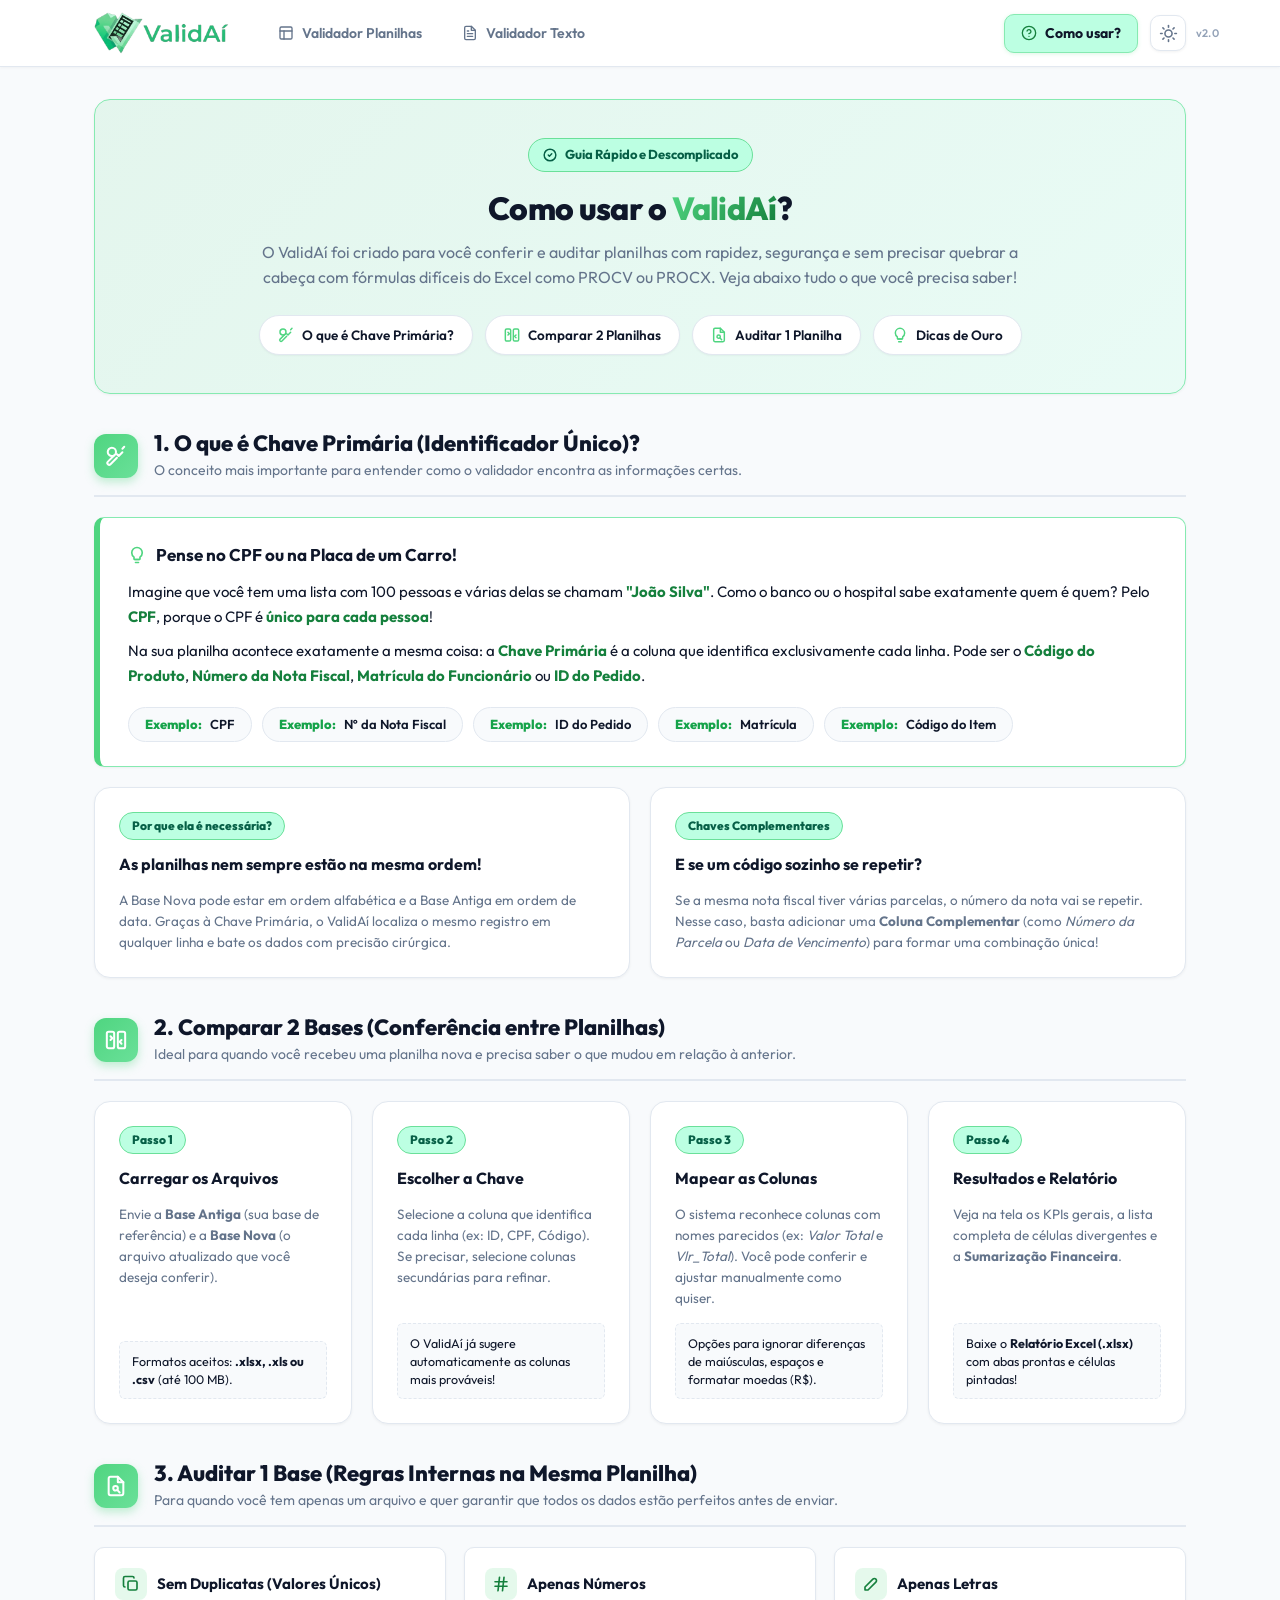
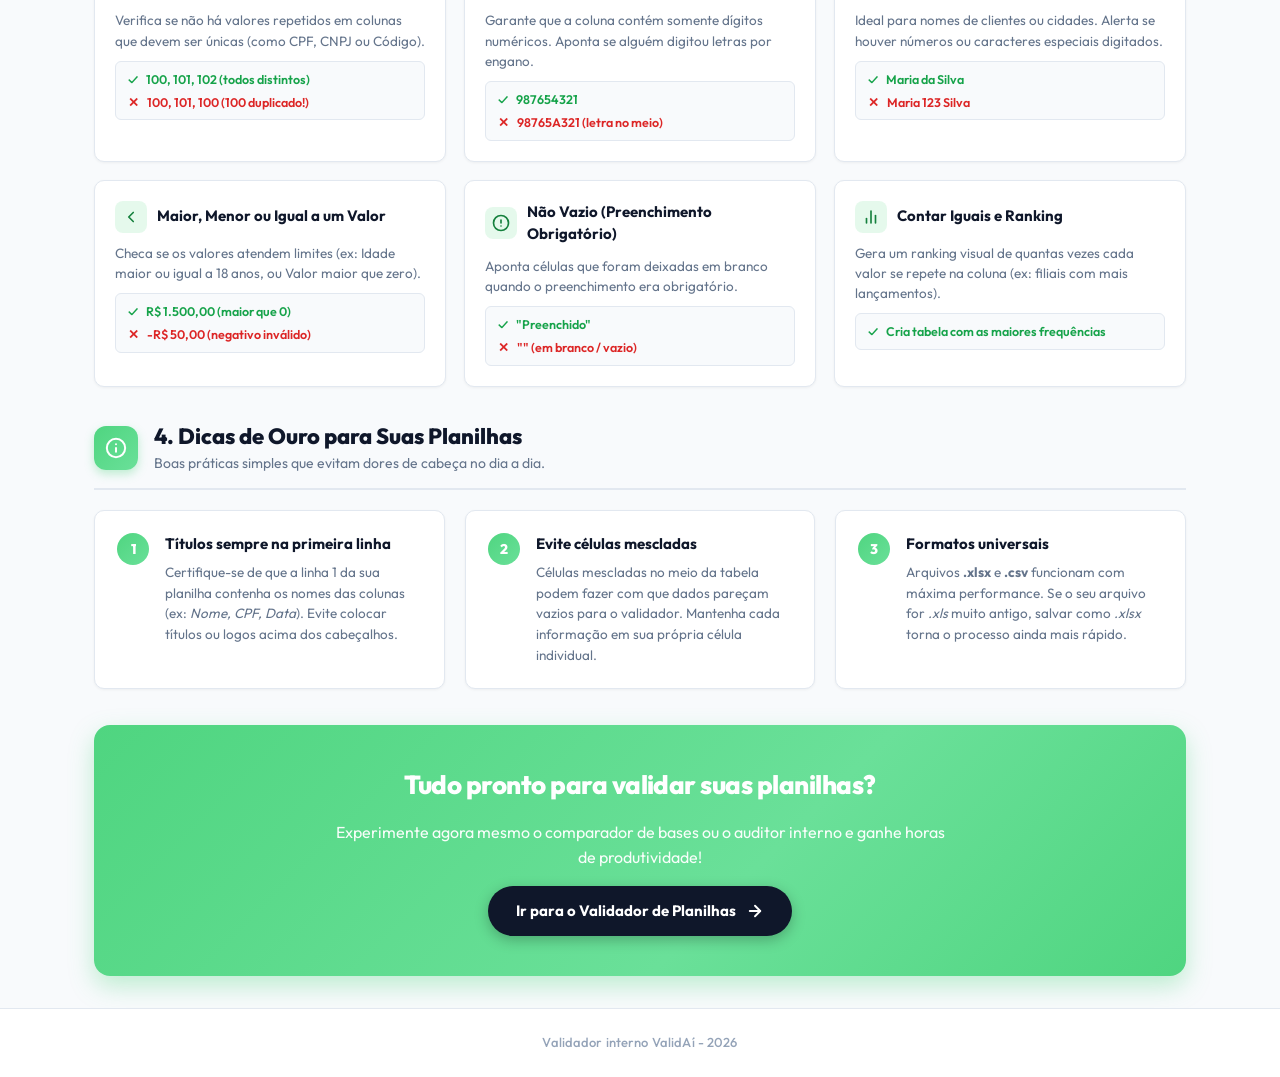
==== templates/como_usar.html @ 44675b51 "adição de texto" ====
<!DOCTYPE html>
<html lang="pt-BR">
<head>
    <meta charset="UTF-8">
    <meta name="viewport" content="width=device-width, initial-scale=1.0">
    <title>Como usar? | ValidAí</title>
    <link rel="icon" type="image/png" href="/static/images/favicon.png?v=3">
    <link rel="shortcut icon" href="/favicon.ico?v=3">
    <link rel="preconnect" href="https://fonts.googleapis.com">
    <link rel="preconnect" href="https://fonts.gstatic.com" crossorigin>
    <link href="https://fonts.googleapis.com/css2?family=Montserrat:wght@400;500;600;700&family=Outfit:wght@400;500;600;700;800&family=JetBrains+Mono:wght@400;500&display=swap" rel="stylesheet">
    <link rel="stylesheet" href="/static/css/style.css?v=6">
    <link rel="stylesheet" href="/static/css/guide.css?v=6">
    <script>
        (function() {
            try {
                var theme = localStorage.getItem('splitc_theme');
                if (theme === 'dark') {
                    document.documentElement.setAttribute('data-theme', 'dark');
                    document.documentElement.classList.add('dark-theme');
                    document.addEventListener('DOMContentLoaded', function() {
                        if (document.body) {
                            document.body.classList.add('dark-theme');
                        }
                    });
                }
            } catch(e) {}
        })();
    </script>
</head>
<body>

    <!-- Header com Navegação e Logo Oficial ValidAí -->
    <header class="navbar">
        <div class="container nav-content">
            <div class="header-left-group">
                <a href="/" class="header-brand-link" title="ValidAí - Início">
                    <img src="/static/images/logo.png?v=3" alt="ValidAí Logo" class="brand-logo brand-logo-light">
                    <img src="/static/images/logo-white.png?v=3" alt="ValidAí Logo" class="brand-logo brand-logo-dark">
                </a>
                <nav class="nav-menu" aria-label="Navegação Principal">
                    <a href="/" class="nav-menu-link">
                        <svg class="nav-menu-icon" width="16" height="16" viewBox="0 0 24 24" fill="none" stroke="currentColor" stroke-width="2" stroke-linecap="round" stroke-linejoin="round">
                            <rect x="3" y="3" width="18" height="18" rx="2" ry="2"/>
                            <line x1="3" y1="9" x2="21" y2="9"/>
                            <line x1="9" y1="21" x2="9" y2="9"/>
                        </svg>
                        <span>Validador Planilhas</span>
                    </a>
                    <a href="/validador-texto" class="nav-menu-link">
                        <svg class="nav-menu-icon" width="16" height="16" viewBox="0 0 24 24" fill="none" stroke="currentColor" stroke-width="2" stroke-linecap="round" stroke-linejoin="round">
                            <path d="M14 2H6a2 2 0 0 0-2 2v16a2 2 0 0 0 2 2h12a2 2 0 0 0 2-2V8z"/>
                            <polyline points="14 2 14 8 20 8"/>
                            <line x1="16" y1="13" x2="8" y2="13"/>
                            <line x1="16" y1="17" x2="8" y2="17"/>
                            <line x1="10" y1="9" x2="8" y2="9"/>
                        </svg>
                        <span>Validador Texto</span>
                    </a>
                </nav>
            </div>

            <div class="header-right-actions">
                <a href="/como-usar" class="nav-menu-link active" title="Guia e Ajuda">
                    <svg class="nav-menu-icon" width="16" height="16" viewBox="0 0 24 24" fill="none" stroke="currentColor" stroke-width="2" stroke-linecap="round" stroke-linejoin="round">
                        <circle cx="12" cy="12" r="10"/>
                        <path d="M9.09 9a3 3 0 0 1 5.83 1c0 2-3 3-3 3"/>
                        <line x1="12" y1="17" x2="12.01" y2="17"/>
                    </svg>
                    <span>Como usar?</span>
                </a>
                <button type="button" class="theme-toggle-btn" id="theme-toggle-btn" title="Alternar tema claro/escuro" aria-label="Alternar tema">
                    <svg class="theme-icon-svg" width="19" height="19" viewBox="0 0 24 24">
                        <defs>
                            <linearGradient id="theme-grad-orange" x1="0%" y1="0%" x2="0%" y2="100%">
                                <stop offset="0%" stop-color="#6AE099"/>
                                <stop offset="100%" stop-color="#4FD580"/>
                            </linearGradient>
                        </defs>
                        <g class="sun-icon">
                            <circle cx="12" cy="12" r="4.5"/>
                            <line x1="12" y1="2" x2="12" y2="4"/>
                            <line x1="12" y1="20" x2="12" y2="22"/>
                            <line x1="4.93" y1="4.93" x2="6.34" y2="6.34"/>
                            <line x1="17.66" y1="17.66" x2="19.07" y2="19.07"/>
                            <line x1="2" y1="12" x2="4" y2="12"/>
                            <line x1="20" y1="12" x2="22" y2="12"/>
                            <line x1="4.93" y1="19.07" x2="6.34" y2="17.66"/>
                            <line x1="17.66" y1="6.34" x2="19.07" y2="4.93"/>
                        </g>
                        <path class="moon-icon-path" d="M20.354 15.354A9 9 0 0 1 8.646 3.646 9.003 9.003 0 0 0 12 21a9.003 9.003 0 0 0 8.354-5.646z"/>
                    </svg>
                </button>
                <span class="version-tag">v2.0</span>
            </div>
        </div>
    </header>

    <main class="container main-content">
        <div class="guide-container">

            <!-- Banner Hero de Apresentação -->
            <section class="guide-hero">
                <div class="guide-hero-badge">
                    <svg width="14" height="14" viewBox="0 0 24 24" fill="none" stroke="currentColor" stroke-width="2.5" stroke-linecap="round" stroke-linejoin="round">
                        <circle cx="12" cy="12" r="10"/>
                        <path d="m9 12 2 2 4-4"/>
                    </svg>
                    <span>Guia Rápido e Descomplicado</span>
                </div>
                <h1 class="guide-hero-title">Como usar o <span class="highlight">ValidAí</span>?</h1>
                <p class="guide-hero-subtitle">
                    O ValidAí foi criado para você conferir e auditar planilhas com rapidez, segurança e sem precisar quebrar a cabeça com fórmulas difíceis do Excel como PROCV ou PROCX. Veja abaixo tudo o que você precisa saber!
                </p>

                <!-- Atalhos Rápidos -->
                <div class="guide-nav-pills">
                    <a href="#sec-chave-primaria" class="guide-nav-pill-btn">
                        <svg class="guide-pill-svg" width="16" height="16" viewBox="0 0 24 24" fill="none" stroke="currentColor" stroke-width="2.2" stroke-linecap="round" stroke-linejoin="round">
                            <path d="m21 2-2 2m-6 6 2 2 4-4m-6 6-7 7a2 2 0 0 1-2.83-2.83l7-7"/>
                            <circle cx="7.5" cy="7.5" r="4.5"/>
                        </svg>
                        <span>O que é Chave Primária?</span>
                    </a>
                    <a href="#sec-comparar-bases" class="guide-nav-pill-btn">
                        <svg class="guide-pill-svg" width="16" height="16" viewBox="0 0 24 24" fill="none" stroke="currentColor" stroke-width="2.2" stroke-linecap="round" stroke-linejoin="round">
                            <rect x="2" y="3" width="8" height="18" rx="2"/>
                            <rect x="14" y="3" width="8" height="18" rx="2"/>
                            <path d="m6 12 2-2-2-2"/>
                            <path d="m18 12-2 2 2 2"/>
                        </svg>
                        <span>Comparar 2 Planilhas</span>
                    </a>
                    <a href="#sec-auditar-base" class="guide-nav-pill-btn">
                        <svg class="guide-pill-svg" width="16" height="16" viewBox="0 0 24 24" fill="none" stroke="currentColor" stroke-width="2.2" stroke-linecap="round" stroke-linejoin="round">
                            <path d="M14 2H6a2 2 0 0 0-2 2v16a2 2 0 0 0 2 2h12a2 2 0 0 0 2-2V8z"/>
                            <polyline points="14 2 14 8 20 8"/>
                            <circle cx="11.5" cy="14.5" r="2.5"/>
                            <path d="m13.5 16.5 2.5 2.5"/>
                        </svg>
                        <span>Auditar 1 Planilha</span>
                    </a>
                    <a href="#sec-dicas" class="guide-nav-pill-btn">
                        <svg class="guide-pill-svg" width="16" height="16" viewBox="0 0 24 24" fill="none" stroke="currentColor" stroke-width="2.2" stroke-linecap="round" stroke-linejoin="round">
                            <path d="M9 18h6"/>
                            <path d="M10 22h4"/>
                            <path d="M12 2a7 7 0 0 0-7 7c0 2.38 1.19 4.47 3 5.74V17a1 1 0 0 0 1 1h6a1 1 0 0 0 1-1v-2.26c1.81-1.27 3-3.36 3-5.74a7 7 0 0 0-7-7z"/>
                        </svg>
                        <span>Dicas de Ouro</span>
                    </a>
                </div>
            </section>

            <!-- SEÇÃO 1: O QUE É CHAVE PRIMÁRIA -->
            <section id="sec-chave-primaria" class="guide-section">
                <div class="guide-section-header">
                    <div class="guide-section-icon-wrap">
                        <svg width="22" height="22" viewBox="0 0 24 24" fill="none" stroke="currentColor" stroke-width="2.2" stroke-linecap="round" stroke-linejoin="round">
                            <path d="m21 2-2 2m-6 6 2 2 4-4m-6 6-7 7a2 2 0 0 1-2.83-2.83l7-7"/>
                            <circle cx="7.5" cy="7.5" r="4.5"/>
                        </svg>
                    </div>
                    <div class="guide-section-title-wrap">
                        <h2>1. O que é Chave Primária (Identificador Único)?</h2>
                        <p>O conceito mais importante para entender como o validador encontra as informações certas.</p>
                    </div>
                </div>

                <div class="guide-analogy-box">
                    <div class="guide-analogy-title">
                        <svg class="guide-pill-svg" width="18" height="18" viewBox="0 0 24 24" fill="none" stroke="currentColor" stroke-width="2.2" stroke-linecap="round" stroke-linejoin="round">
                            <path d="M9 18h6"/>
                            <path d="M10 22h4"/>
                            <path d="M12 2a7 7 0 0 0-7 7c0 2.38 1.19 4.47 3 5.74V17a1 1 0 0 0 1 1h6a1 1 0 0 0 1-1v-2.26c1.81-1.27 3-3.36 3-5.74a7 7 0 0 0-7-7z"/>
                        </svg>
                        <span>Pense no CPF ou na Placa de um Carro!</span>
                    </div>
                    <p class="guide-analogy-text">
                        Imagine que você tem uma lista com 100 pessoas e várias delas se chamam <strong>"João Silva"</strong>. Como o banco ou o hospital sabe exatamente quem é quem? Pelo <strong>CPF</strong>, porque o CPF é <strong>único para cada pessoa</strong>!
                    </p>
                    <p class="guide-analogy-text" style="margin-top: 10px;">
                        Na sua planilha acontece exatamente a mesma coisa: a <strong>Chave Primária</strong> é a coluna que identifica exclusivamente cada linha. Pode ser o <strong>Código do Produto</strong>, <strong>Número da Nota Fiscal</strong>, <strong>Matrícula do Funcionário</strong> ou <strong>ID do Pedido</strong>.
                    </p>

                    <div class="guide-example-pill-row">
                        <span class="guide-example-pill"><span class="pill-tag">Exemplo:</span> CPF</span>
                        <span class="guide-example-pill"><span class="pill-tag">Exemplo:</span> Nº da Nota Fiscal</span>
                        <span class="guide-example-pill"><span class="pill-tag">Exemplo:</span> ID do Pedido</span>
                        <span class="guide-example-pill"><span class="pill-tag">Exemplo:</span> Matrícula</span>
                        <span class="guide-example-pill"><span class="pill-tag">Exemplo:</span> Código do Item</span>
                    </div>
                </div>

                <div class="guide-steps-grid" style="grid-template-columns: repeat(auto-fit, minmax(320px, 1fr));">
                    <div class="guide-step-card">
                        <div class="guide-step-badge">Por que ela é necessária?</div>
                        <h3 class="guide-step-title">As planilhas nem sempre estão na mesma ordem!</h3>
                        <p class="guide-step-desc">
                            A Base Nova pode estar em ordem alfabética e a Base Antiga em ordem de data. Graças à Chave Primária, o ValidAí localiza o mesmo registro em qualquer linha e bate os dados com precisão cirúrgica.
                        </p>
                    </div>

                    <div class="guide-step-card">
                        <div class="guide-step-badge">Chaves Complementares</div>
                        <h3 class="guide-step-title">E se um código sozinho se repetir?</h3>
                        <p class="guide-step-desc">
                            Se a mesma nota fiscal tiver várias parcelas, o número da nota vai se repetir. Nesse caso, basta adicionar uma <strong>Coluna Complementar</strong> (como <em>Número da Parcela</em> ou <em>Data de Vencimento</em>) para formar uma combinação única!
                        </p>
                    </div>
                </div>
            </section>

            <!-- SEÇÃO 2: COMPARAR 2 PLANILHAS -->
            <section id="sec-comparar-bases" class="guide-section">
                <div class="guide-section-header">
                    <div class="guide-section-icon-wrap">
                        <svg width="22" height="22" viewBox="0 0 24 24" fill="none" stroke="currentColor" stroke-width="2.2" stroke-linecap="round" stroke-linejoin="round">
                            <rect x="2" y="3" width="8" height="18" rx="2"/>
                            <rect x="14" y="3" width="8" height="18" rx="2"/>
                            <path d="m6 12 2-2-2-2"/>
                            <path d="m18 12-2 2 2 2"/>
                        </svg>
                    </div>
                    <div class="guide-section-title-wrap">
                        <h2>2. Comparar 2 Bases (Conferência entre Planilhas)</h2>
                        <p>Ideal para quando você recebeu uma planilha nova e precisa saber o que mudou em relação à anterior.</p>
                    </div>
                </div>

                <div class="guide-steps-grid">
                    <div class="guide-step-card">
                        <div class="guide-step-badge">Passo 1</div>
                        <h3 class="guide-step-title">Carregar os Arquivos</h3>
                        <p class="guide-step-desc">
                            Envie a <strong>Base Antiga</strong> (sua base de referência) e a <strong>Base Nova</strong> (o arquivo atualizado que você deseja conferir).
                        </p>
                        <div class="guide-step-highlight">
                            Formatos aceitos: <strong>.xlsx, .xls ou .csv</strong> (até 100 MB).
                        </div>
                    </div>

                    <div class="guide-step-card">
                        <div class="guide-step-badge">Passo 2</div>
                        <h3 class="guide-step-title">Escolher a Chave</h3>
                        <p class="guide-step-desc">
                            Selecione a coluna que identifica cada linha (ex: ID, CPF, Código). Se precisar, selecione colunas secundárias para refinar.
                        </p>
                        <div class="guide-step-highlight">
                            O ValidAí já sugere automaticamente as colunas mais prováveis!
                        </div>
                    </div>

                    <div class="guide-step-card">
                        <div class="guide-step-badge">Passo 3</div>
                        <h3 class="guide-step-title">Mapear as Colunas</h3>
                        <p class="guide-step-desc">
                            O sistema reconhece colunas com nomes parecidos (ex: <em>Valor Total</em> e <em>Vlr_Total</em>). Você pode conferir e ajustar manualmente como quiser.
                        </p>
                        <div class="guide-step-highlight">
                            Opções para ignorar diferenças de maiúsculas, espaços e formatar moedas (R$).
                        </div>
                    </div>

                    <div class="guide-step-card">
                        <div class="guide-step-badge">Passo 4</div>
                        <h3 class="guide-step-title">Resultados e Relatório</h3>
                        <p class="guide-step-desc">
                            Veja na tela os KPIs gerais, a lista completa de células divergentes e a <strong>Sumarização Financeira</strong>.
                        </p>
                        <div class="guide-step-highlight">
                            Baixe o <strong>Relatório Excel (.xlsx)</strong> com abas prontas e células pintadas!
                        </div>
                    </div>
                </div>
            </section>

            <!-- SEÇÃO 3: AUDITAR 1 PLANILHA -->
            <section id="sec-auditar-base" class="guide-section">
                <div class="guide-section-header">
                    <div class="guide-section-icon-wrap">
                        <svg width="22" height="22" viewBox="0 0 24 24" fill="none" stroke="currentColor" stroke-width="2.2" stroke-linecap="round" stroke-linejoin="round">
                            <path d="M14 2H6a2 2 0 0 0-2 2v16a2 2 0 0 0 2 2h12a2 2 0 0 0 2-2V8z"/>
                            <polyline points="14 2 14 8 20 8"/>
                            <circle cx="11.5" cy="14.5" r="2.5"/>
                            <path d="m13.5 16.5 2.5 2.5"/>
                        </svg>
                    </div>
                    <div class="guide-section-title-wrap">
                        <h2>3. Auditar 1 Base (Regras Internas na Mesma Planilha)</h2>
                        <p>Para quando você tem apenas um arquivo e quer garantir que todos os dados estão perfeitos antes de enviar.</p>
                    </div>
                </div>

                <div class="guide-rules-grid">
                    <!-- Regra: Sem Duplicatas -->
                    <div class="guide-rule-card">
                        <div class="guide-rule-header">
                            <div class="guide-rule-icon">
                                <svg width="18" height="18" viewBox="0 0 24 24" fill="none" stroke="currentColor" stroke-width="2.2" stroke-linecap="round" stroke-linejoin="round">
                                    <rect x="8" y="8" width="12" height="12" rx="2"/>
                                    <path d="M4 16c-1.1 0-2-.9-2-2V4c0-1.1.9-2 2-2h10c1.1 0 2 .9 2 2"/>
                                </svg>
                            </div>
                            <span class="guide-rule-name">Sem Duplicatas (Valores Únicos)</span>
                        </div>
                        <p class="guide-rule-desc">Verifica se não há valores repetidos em colunas que devem ser únicas (como CPF, CNPJ ou Código).</p>
                        <div class="guide-rule-example">
                            <div class="guide-rule-example-item valid"><span>✓</span> 100, 101, 102 (todos distintos)</div>
                            <div class="guide-rule-example-item invalid"><span>✕</span> 100, 101, 100 (100 duplicado!)</div>
                        </div>
                    </div>

                    <!-- Regra: Apenas Números -->
                    <div class="guide-rule-card">
                        <div class="guide-rule-header">
                            <div class="guide-rule-icon">
                                <svg width="18" height="18" viewBox="0 0 24 24" fill="none" stroke="currentColor" stroke-width="2.2" stroke-linecap="round" stroke-linejoin="round">
                                    <line x1="4" y1="9" x2="20" y2="9"/>
                                    <line x1="4" y1="15" x2="20" y2="15"/>
                                    <line x1="10" y1="3" x2="8" y2="21"/>
                                    <line x1="16" y1="3" x2="14" y2="21"/>
                                </svg>
                            </div>
                            <span class="guide-rule-name">Apenas Números</span>
                        </div>
                        <p class="guide-rule-desc">Garante que a coluna contém somente dígitos numéricos. Aponta se alguém digitou letras por engano.</p>
                        <div class="guide-rule-example">
                            <div class="guide-rule-example-item valid"><span>✓</span> 987654321</div>
                            <div class="guide-rule-example-item invalid"><span>✕</span> 98765A321 (letra no meio)</div>
                        </div>
                    </div>

                    <!-- Regra: Apenas Letras -->
                    <div class="guide-rule-card">
                        <div class="guide-rule-header">
                            <div class="guide-rule-icon">
                                <svg width="18" height="18" viewBox="0 0 24 24" fill="none" stroke="currentColor" stroke-width="2.2" stroke-linecap="round" stroke-linejoin="round">
                                    <path d="M4 20h4l10.5-10.5a2.828 2.828 0 1 0-4-4L4 16v4z"/>
                                </svg>
                            </div>
                            <span class="guide-rule-name">Apenas Letras</span>
                        </div>
                        <p class="guide-rule-desc">Ideal para nomes de clientes ou cidades. Alerta se houver números ou caracteres especiais digitados.</p>
                        <div class="guide-rule-example">
                            <div class="guide-rule-example-item valid"><span>✓</span> Maria da Silva</div>
                            <div class="guide-rule-example-item invalid"><span>✕</span> Maria 123 Silva</div>
                        </div>
                    </div>

                    <!-- Regra: Maior / Menor / Igual -->
                    <div class="guide-rule-card">
                        <div class="guide-rule-header">
                            <div class="guide-rule-icon">
                                <svg width="18" height="18" viewBox="0 0 24 24" fill="none" stroke="currentColor" stroke-width="2.2" stroke-linecap="round" stroke-linejoin="round">
                                    <polyline points="15 6 9 12 15 18"/>
                                </svg>
                            </div>
                            <span class="guide-rule-name">Maior, Menor ou Igual a um Valor</span>
                        </div>
                        <p class="guide-rule-desc">Checa se os valores atendem limites (ex: Idade maior ou igual a 18 anos, ou Valor maior que zero).</p>
                        <div class="guide-rule-example">
                            <div class="guide-rule-example-item valid"><span>✓</span> R$ 1.500,00 (maior que 0)</div>
                            <div class="guide-rule-example-item invalid"><span>✕</span> -R$ 50,00 (negativo inválido)</div>
                        </div>
                    </div>

                    <!-- Regra: Campo Obrigatório / Não Vazio -->
                    <div class="guide-rule-card">
                        <div class="guide-rule-header">
                            <div class="guide-rule-icon">
                                <svg width="18" height="18" viewBox="0 0 24 24" fill="none" stroke="currentColor" stroke-width="2.2" stroke-linecap="round" stroke-linejoin="round">
                                    <circle cx="12" cy="12" r="10"/>
                                    <line x1="12" y1="8" x2="12" y2="12"/>
                                    <line x1="12" y1="16" x2="12.01" y2="16"/>
                                </svg>
                            </div>
                            <span class="guide-rule-name">Não Vazio (Preenchimento Obrigatório)</span>
                        </div>
                        <p class="guide-rule-desc">Aponta células que foram deixadas em branco quando o preenchimento era obrigatório.</p>
                        <div class="guide-rule-example">
                            <div class="guide-rule-example-item valid"><span>✓</span> "Preenchido"</div>
                            <div class="guide-rule-example-item invalid"><span>✕</span> "" (em branco / vazio)</div>
                        </div>
                    </div>

                    <!-- Regra: Contar Ocorrências -->
                    <div class="guide-rule-card">
                        <div class="guide-rule-header">
                            <div class="guide-rule-icon">
                                <svg width="18" height="18" viewBox="0 0 24 24" fill="none" stroke="currentColor" stroke-width="2.2" stroke-linecap="round" stroke-linejoin="round">
                                    <line x1="18" y1="20" x2="18" y2="10"/>
                                    <line x1="12" y1="20" x2="12" y2="4"/>
                                    <line x1="6" y1="20" x2="6" y2="14"/>
                                </svg>
                            </div>
                            <span class="guide-rule-name">Contar Iguais e Ranking</span>
                        </div>
                        <p class="guide-rule-desc">Gera um ranking visual de quantas vezes cada valor se repete na coluna (ex: filiais com mais lançamentos).</p>
                        <div class="guide-rule-example">
                            <div class="guide-rule-example-item valid"><span>✓</span> Cria tabela com as maiores frequências</div>
                        </div>
                    </div>
                </div>
            </section>

            <!-- SEÇÃO 4: DICAS DE OURO -->
            <section id="sec-dicas" class="guide-section">
                <div class="guide-section-header">
                    <div class="guide-section-icon-wrap">
                        <svg width="22" height="22" viewBox="0 0 24 24" fill="none" stroke="currentColor" stroke-width="2.2" stroke-linecap="round" stroke-linejoin="round">
                            <circle cx="12" cy="12" r="10"/>
                            <line x1="12" y1="16" x2="12" y2="12"/>
                            <line x1="12" y1="8" x2="12.01" y2="8"/>
                        </svg>
                    </div>
                    <div class="guide-section-title-wrap">
                        <h2>4. Dicas de Ouro para Suas Planilhas</h2>
                        <p>Boas práticas simples que evitam dores de cabeça no dia a dia.</p>
                    </div>
                </div>

                <div class="guide-tips-grid">
                    <div class="guide-tip-card">
                        <div class="guide-tip-num">1</div>
                        <div class="guide-tip-content">
                            <h4>Títulos sempre na primeira linha</h4>
                            <p>Certifique-se de que a linha 1 da sua planilha contenha os nomes das colunas (ex: <em>Nome, CPF, Data</em>). Evite colocar títulos ou logos acima dos cabeçalhos.</p>
                        </div>
                    </div>

                    <div class="guide-tip-card">
                        <div class="guide-tip-num">2</div>
                        <div class="guide-tip-content">
                            <h4>Evite células mescladas</h4>
                            <p>Células mescladas no meio da tabela podem fazer com que dados pareçam vazios para o validador. Mantenha cada informação em sua própria célula individual.</p>
                        </div>
                    </div>

                    <div class="guide-tip-card">
                        <div class="guide-tip-num">3</div>
                        <div class="guide-tip-content">
                            <h4>Formatos universais</h4>
                            <p>Arquivos <strong>.xlsx</strong> e <strong>.csv</strong> funcionam com máxima performance. Se o seu arquivo for <em>.xls</em> muito antigo, salvar como <em>.xlsx</em> torna o processo ainda mais rápido.</p>
                        </div>
                    </div>
                </div>
            </section>

            <!-- CTA FINAL -->
            <section class="guide-cta-card">
                <h3>Tudo pronto para validar suas planilhas?</h3>
                <p>Experimente agora mesmo o comparador de bases ou o auditor interno e ganhe horas de produtividade!</p>
                <a href="/" class="btn-guide-cta">
                    <span>Ir para o Validador de Planilhas</span>
                    <svg width="18" height="18" viewBox="0 0 24 24" fill="none" stroke="currentColor" stroke-width="2.5" stroke-linecap="round" stroke-linejoin="round">
                        <line x1="5" y1="12" x2="19" y2="12"/>
                        <polyline points="12 5 19 12 12 19"/>
                    </svg>
                </a>
            </section>

        </div>
    </main>

    <footer class="footer">
        <div class="container footer-content">
            <p>Validador interno ValidAí - 2026</p>
        </div>
    </footer>

    <!-- Script de Alternância de Tema Claro/Escuro -->
    <script>
        document.addEventListener('DOMContentLoaded', function() {
            var themeToggleBtn = document.getElementById('theme-toggle-btn');
            var THEME_STORAGE_KEY = 'splitc_theme';

            function applyTheme(theme) {
                if (theme === 'dark') {
                    document.documentElement.setAttribute('data-theme', 'dark');
                    document.documentElement.classList.add('dark-theme');
                    document.body.classList.add('dark-theme');
                    if (themeToggleBtn) {
                        themeToggleBtn.setAttribute('title', 'Mudar para tema claro');
                    }
                } else {
                    document.documentElement.removeAttribute('data-theme');
                    document.documentElement.classList.remove('dark-theme');
                    document.body.classList.remove('dark-theme');
                    if (themeToggleBtn) {
                        themeToggleBtn.setAttribute('title', 'Mudar para tema escuro');
                    }
                }
            }

            var savedTheme = (function() {
                try {
                    return localStorage.getItem(THEME_STORAGE_KEY) || 'light';
                } catch(e) {
                    return 'light';
                }
            })();
            applyTheme(savedTheme);

            if (themeToggleBtn) {
                themeToggleBtn.addEventListener('click', function() {
                    var isDark = document.body.classList.contains('dark-theme') || document.documentElement.getAttribute('data-theme') === 'dark';
                    var nextTheme = isDark ? 'light' : 'dark';
                    applyTheme(nextTheme);
                    try {
                        localStorage.setItem(THEME_STORAGE_KEY, nextTheme);
                    } catch(e) {}
                });
            }
        });
    </script>
</body>
</html>
---- static/css/style.css ----
:root {
    --primary: #4FD580;
    --primary-light: #6AE099;
    --primary-hover: #6AE099;
    --primary-dark: #4FD580;
    --primary-subtle: #BCFFE2;
    --primary-border: #A1F5CA;
    --success: #16a34a;
    --success-light: #dcfce7;
    --success-text: #15803d;
    --danger: #dc2626;
    --danger-light: #fee2e2;
    --danger-text: #b91c1c;
    --warning: #d97706;
    --warning-light: #fef3c7;
    --warning-text: #b45309;
    --bg-page: #f8fafc;
    --bg-card: #ffffff;
    --text-main: #0f172a;
    --text-muted: #64748b;
    --border-color: #e2e8f0;
    --border-focus: #4FD580;
    --radius-sm: 6px;
    --radius-md: 10px;
    --radius-lg: 16px;
    --shadow-sm: 0 1px 3px rgba(0, 0, 0, 0.05);
    --shadow-md: 0 4px 6px -1px rgba(0, 0, 0, 0.07), 0 2px 4px -2px rgba(0, 0, 0, 0.05);
    --shadow-lg: 0 10px 15px -3px rgba(0, 0, 0, 0.08), 0 4px 6px -4px rgba(0, 0, 0, 0.04);
}

/* Variáveis para Tema Escuro (Fundo cinza quase preto com paleta laranja SplitC) */
html[data-theme="dark"],
body.dark-theme {
    color-scheme: dark;
    --bg-page: #101115;
    --bg-card: #17181f;
    --text-main: #f3f4f6;
    --text-muted: #9ca3af;
    --border-color: #272a36;
    --border-focus: #4FD580;
    --primary-subtle: rgba(79, 213, 128, 0.12);
    --primary-border: rgba(79, 213, 128, 0.3);
    --success-light: rgba(16, 185, 129, 0.12);
    --success-text: #34d399;
    --danger-light: rgba(239, 68, 68, 0.12);
    --danger-text: #f87171;
    --warning-light: rgba(245, 158, 11, 0.12);
    --warning-text: #fbbf24;
    --shadow-sm: 0 1px 3px rgba(0, 0, 0, 0.3);
    --shadow-md: 0 4px 12px rgba(0, 0, 0, 0.4);
    --shadow-lg: 0 10px 24px rgba(0, 0, 0, 0.5);
}

* {
    box-sizing: border-box;
    margin: 0;
    padding: 0;
}

body {
    font-family: 'Outfit', 'Montserrat', -apple-system, BlinkMacSystemFont, "Segoe UI", Roboto, sans-serif;
    background-color: var(--bg-page);
    color: var(--text-main);
    line-height: 1.5;
    min-height: 100vh;
    display: flex;
    flex-direction: column;
    transition: background-color 0.25s ease, color 0.25s ease;
}

.container {
    width: 100%;
    max-width: 1140px;
    margin: 0 auto;
    padding: 0 24px;
}

/* Navbar com Layout Oficial e Alternador de Tema */
.navbar {
    background: #ffffff;
    border-bottom: 1px solid var(--border-color);
    padding: 12px 0;
    position: sticky;
    top: 0;
    z-index: 50;
    box-shadow: 0 1px 3px rgba(0, 0, 0, 0.04);
    transition: background-color 0.25s ease, border-color 0.25s ease;
}

html[data-theme="dark"] .navbar,
body.dark-theme .navbar {
    background: #14151b;
    border-bottom-color: #242632;
    box-shadow: 0 1px 4px rgba(0, 0, 0, 0.35);
}

.nav-content {
    display: flex;
    justify-content: space-between;
    align-items: center;
    position: relative;
}

/* Lateral Direita: Ações, Tema e Versão */
.header-right-actions {
    display: flex;
    align-items: center;
    gap: 12px;
    justify-content: flex-end;
    position: relative;
}

.version-tag {
    position: absolute;
    left: calc(100% + 10px);
    top: 50%;
    transform: translateY(-50%);
    font-size: 11px;
    font-weight: 600;
    color: #94a3b8;
    background: none;
    letter-spacing: 0.02em;
    user-select: none;
    line-height: 1;
    white-space: nowrap;
    transition: color 0.2s ease;
}

[data-theme="dark"] .version-tag,
body.dark-theme .version-tag {
    color: #64748b;
}

@media (max-width: 1240px) {
    .version-tag {
        position: static;
        transform: none;
        order: 3;
    }
}

/* Botão de Alternância de Tema */
.theme-toggle-btn {
    display: inline-flex;
    align-items: center;
    justify-content: center;
    width: 36px;
    height: 36px;
    border-radius: 10px;
    background: #ffffff;
    border: 1px solid var(--border-color);
    cursor: pointer;
    box-shadow: 0 1px 3px rgba(0, 0, 0, 0.06);
    transition: all 0.25s cubic-bezier(0.4, 0, 0.2, 1);
    color: #64748b;
    padding: 0;
    outline: none;
}

.theme-toggle-btn:hover {
    border-color: #cbd5e1;
    background: #f8fafc;
    color: #0f172a;
    transform: translateY(-1px);
    box-shadow: 0 3px 8px rgba(0, 0, 0, 0.08);
}

.theme-toggle-btn .sun-icon {
    display: block;
    fill: none;
    stroke: currentColor;
    stroke-width: 2;
    stroke-linecap: round;
    stroke-linejoin: round;
    transition: all 0.25s ease;
}

.theme-toggle-btn .moon-icon-path {
    display: none;
    fill: none;
    stroke: currentColor;
    stroke-width: 2;
    stroke-linecap: round;
    stroke-linejoin: round;
    transition: all 0.25s ease;
}

/* Modo Escuro: Botão Laranja com Gradiente de Cima para Baixo (Sem shadow laranja) */
html[data-theme="dark"] .theme-toggle-btn,
body.dark-theme .theme-toggle-btn {
    background: #17181f;
    border: 1px solid #2d313e;
    box-shadow: none !important;
}

html[data-theme="dark"] .theme-toggle-btn:hover,
body.dark-theme .theme-toggle-btn:hover {
    background: #222530;
    border-color: #474b60;
    box-shadow: none !important;
    transform: translateY(-1px);
}

html[data-theme="dark"] .theme-toggle-btn .sun-icon,
body.dark-theme .theme-toggle-btn .sun-icon {
    display: none;
}

html[data-theme="dark"] .theme-toggle-btn .moon-icon-path,
body.dark-theme .theme-toggle-btn .moon-icon-path {
    display: block;
    fill: url(#theme-grad-orange);
    stroke: none;
    filter: none !important;
}

/* Lateral Esquerda: Logo e Menu de Navegação */
.header-left-group {
    display: flex;
    align-items: center;
    gap: 32px;
}

.header-brand-link {
    display: inline-flex;
    align-items: center;
    text-decoration: none;
    line-height: 1;
}

.nav-menu {
    display: flex;
    align-items: center;
    gap: 6px;
}

.nav-menu-link {
    font-family: 'Outfit', 'Montserrat', -apple-system, sans-serif;
    font-size: 14px;
    font-weight: 600;
    color: var(--text-muted);
    text-decoration: none;
    padding: 8px 16px;
    border-radius: var(--radius-md);
    transition: all 0.2s cubic-bezier(0.4, 0, 0.2, 1);
    display: inline-flex;
    align-items: center;
    gap: 8px;
    border: 1px solid transparent;
}

.nav-menu-link .nav-menu-icon {
    transition: transform 0.2s ease, stroke 0.2s ease;
}

.nav-menu-link:hover {
    color: var(--text-main);
    background: rgba(79, 213, 128, 0.1);
    border-color: rgba(79, 213, 128, 0.2);
    transform: translateY(-1px);
}

.nav-menu-link:hover .nav-menu-icon {
    transform: scale(1.1);
}

.nav-menu-link.active {
    color: #0f172a;
    background: #BCFFE2;
    border-color: #86EAB1;
    font-weight: 700;
    box-shadow: 0 1px 4px rgba(79, 213, 128, 0.2);
}

.nav-menu-link.active .nav-menu-icon {
    stroke: #15803d;
}

body.dark-theme .nav-menu-link {
    color: #94a3af;
}

body.dark-theme .nav-menu-link:hover {
    color: #f3f4f6;
    background: rgba(79, 213, 128, 0.12);
    border-color: rgba(79, 213, 128, 0.25);
}

body.dark-theme .nav-menu-link.active {
    color: #ffffff;
    background: rgba(79, 213, 128, 0.2);
    border-color: rgba(79, 213, 128, 0.4);
    box-shadow: 0 2px 8px rgba(0, 0, 0, 0.3);
}

body.dark-theme .nav-menu-link.active .nav-menu-icon {
    stroke: #4FD580;
}

.brand-logo {
    height: 42px;
    width: auto;
    object-fit: contain;
    transition: transform 0.2s ease;
}

.brand-logo:hover {
    transform: scale(1.02);
}

.brand-logo-light {
    display: block;
}

.brand-logo-dark {
    display: none;
}

html[data-theme="dark"] .brand-logo-light,
body.dark-theme .brand-logo-light {
    display: none !important;
}

html[data-theme="dark"] .brand-logo-dark,
body.dark-theme .brand-logo-dark {
    display: block !important;
}

@media (max-width: 768px) {
    .nav-content {
        flex-direction: row;
        justify-content: space-between;
        gap: 12px;
    }
    .header-left-group {
        gap: 14px;
        flex-wrap: wrap;
    }
    .brand-logo {
        height: 34px;
    }
    .nav-menu-link {
        font-size: 13px;
        padding: 6px 10px;
        gap: 5px;
    }
    .nav-menu-link span {
        font-size: 12.5px;
    }
}

/* Main Content */
.main-content {
    flex: 1;
    width: 100%;
    max-width: 1140px;
    padding: 32px 24px;
    display: flex;
    flex-direction: column;
    gap: 24px;
}

#mode-dual-container,
#mode-single-container {
    width: 100%;
}

/* Cards */
.card {
    width: 100%;
    background: var(--bg-card);
    border: 1px solid var(--border-color);
    border-radius: var(--radius-lg);
    padding: 28px;
    box-shadow: var(--shadow-sm);
    transition: box-shadow 0.2s ease;
}

.card:hover {
    box-shadow: var(--shadow-md);
}

.step-card {
    margin-bottom: 28px;
    scroll-margin-top: 80px;
}

.step-card:last-child {
    margin-bottom: 0;
}

.card-header {
    display: flex;
    align-items: flex-start;
    gap: 16px;
    margin-bottom: 24px;
}

.step-indicator {
    background: #4FD580;
    color: #ffffff;
    font-size: 12px;
    font-weight: 700;
    padding: 6px 12px;
    border-radius: var(--radius-sm);
    text-transform: uppercase;
    letter-spacing: 0.05em;
    white-space: nowrap;
}

body.dark-theme .step-indicator {
    background: #4FD580;
    color: #ffffff;
}

.card-header h2 {
    font-size: 20px;
    font-weight: 700;
    color: var(--text-main);
    letter-spacing: -0.01em;
}

.subtext {
    font-size: 14px;
    color: var(--text-muted);
    margin-top: 4px;
}

/* Upload Dropzones */
.upload-grid {
    display: grid;
    grid-template-columns: 1fr 1fr;
    gap: 20px;
    margin-bottom: 24px;
}

@media (max-width: 768px) {
    .upload-grid {
        grid-template-columns: 1fr;
    }
}

.dropzone {
    position: relative;
    border: 2px dashed #cbd5e1;
    border-radius: var(--radius-md);
    padding: 32px 20px;
    text-align: center;
    background: #f8fafc;
    cursor: pointer;
    transition: all 0.2s ease;
}

.dropzone:hover, .dropzone.drag-over {
    border-color: var(--primary-light);
    background: #eff6ff;
}

.dropzone.file-loaded {
    border-color: var(--success);
    background: #f0fdf4;
}

.file-input {
    position: absolute;
    top: 0;
    left: 0;
    width: 100%;
    height: 100%;
    opacity: 0;
    cursor: pointer;
}

.dropzone-icon {
    display: flex;
    justify-content: center;
    align-items: center;
    margin-bottom: 12px;
    background: transparent;
}

.dropzone-svg {
    width: 44px;
    height: 44px;
    stroke: #4FD580;
    fill: none;
    transition: transform 0.2s ease, stroke 0.2s ease;
}

.dropzone:hover .dropzone-svg {
    transform: translateY(-3px);
    stroke: #4FD580;
}

.dropzone.file-loaded .dropzone-svg {
    stroke: var(--success);
}

.dropzone-content h3 {
    font-size: 16px;
    font-weight: 600;
    margin-bottom: 6px;
    color: var(--text-main);
}

.dropzone-hint {
    font-size: 13px;
    color: var(--text-muted);
}

.file-meta {
    margin-top: 12px;
    display: inline-flex;
    align-items: center;
    gap: 8px;
    padding: 6px 12px;
    background: #ffffff;
    border: 1px solid #bbf7d0;
    border-radius: var(--radius-sm);
    font-size: 13px;
    color: var(--success-text);
    font-weight: 600;
}

/* Keys Grid */
.keys-grid {
    display: grid;
    grid-template-columns: 1fr 1fr;
    gap: 20px;
    margin-bottom: 24px;
}

@media (max-width: 768px) {
    .keys-grid {
        grid-template-columns: 1fr;
    }
}

.form-group label {
    display: block;
    margin-bottom: 8px;
}

.form-group strong {
    display: block;
    font-size: 14px;
    color: var(--text-main);
}

.help-text {
    font-size: 12px;
    color: var(--text-muted);
}

.form-select {
    width: 100%;
    padding: 10px 14px;
    font-size: 14px;
    font-family: inherit;
    border: 1px solid var(--border-color);
    border-radius: var(--radius-sm);
    background-color: var(--bg-card);
    color: var(--text-main);
    outline: none;
    transition: border-color 0.15s ease, background-color 0.2s ease, color 0.2s ease;
    cursor: pointer;
}

.form-select:focus {
    border-color: var(--border-focus);
    box-shadow: 0 0 0 3px rgba(79, 213, 128, 0.2);
}

.form-input {
    width: 100%;
    padding: 10px 14px;
    font-size: 14px;
    font-family: inherit;
    border: 1px solid var(--border-color);
    border-radius: var(--radius-sm);
    background-color: var(--bg-card);
    color: var(--text-main);
    outline: none;
    box-sizing: border-box;
    transition: border-color 0.15s ease, background-color 0.2s ease, color 0.2s ease, box-shadow 0.15s ease;
}

.form-input:hover {
    border-color: #cbd5e1;
}

.form-input:focus {
    border-color: var(--border-focus);
    box-shadow: 0 0 0 3px rgba(79, 213, 128, 0.2);
}

.form-input::placeholder {
    color: var(--text-muted);
    font-size: 13px;
}

/* Multi-select Component */
.multiselect-container {
    position: relative;
    width: 100%;
}

.multiselect-trigger {
    display: flex;
    justify-content: space-between;
    align-items: center;
    padding: 10px 14px;
    background: var(--bg-card);
    border: 1px solid var(--border-color);
    border-radius: var(--radius-sm);
    cursor: pointer;
    font-size: 14px;
    color: var(--text-main);
    user-select: none;
    transition: all 0.15s ease;
}

.multiselect-trigger:hover {
    border-color: #cbd5e1;
}

.multiselect-trigger:focus, .multiselect-trigger.active {
    border-color: var(--border-focus);
    box-shadow: 0 0 0 3px rgba(79, 213, 128, 0.2);
}

.multiselect-arrow {
    font-size: 12px;
    color: var(--text-muted);
    transition: transform 0.2s ease;
}

.multiselect-trigger.active .multiselect-arrow {
    transform: rotate(180deg);
}

.multiselect-dropdown {
    position: absolute;
    top: calc(100% + 4px);
    left: 0;
    right: 0;
    background: var(--bg-card);
    border: 1px solid var(--border-color);
    border-radius: var(--radius-md);
    box-shadow: var(--shadow-lg);
    z-index: 100;
    display: flex;
    flex-direction: column;
}

.multiselect-search-box {
    padding: 8px 10px;
    border-bottom: 1px solid var(--border-color);
    background: #f8fafc;
    border-radius: var(--radius-md) var(--radius-md) 0 0;
}

.multiselect-search-input {
    width: 100%;
    padding: 7px 10px 7px 32px !important;
    font-size: 13px;
    font-family: inherit;
    border: 1px solid var(--border-color);
    border-radius: var(--radius-sm);
    outline: none;
    background: var(--bg-card);
    color: var(--text-main);
}

.multiselect-search-input:focus {
    border-color: var(--primary);
}

.multiselect-options {
    overflow-y: auto;
    padding: 4px 0;
    max-height: 220px;
}

.multiselect-option {
    display: flex;
    align-items: center;
    gap: 10px;
    padding: 8px 14px;
    font-size: 13px;
    cursor: pointer;
    transition: background 0.1s ease;
    user-select: none;
}

.multiselect-option:hover {
    background: var(--primary-subtle);
}

.multiselect-option input[type="checkbox"],
.checkbox-card input[type="checkbox"] {
    -webkit-appearance: none;
    appearance: none;
    width: 17px;
    height: 17px;
    border: 1.5px solid #cbd5e1;
    border-radius: 4px;
    background-color: #ffffff;
    cursor: pointer;
    display: inline-grid;
    place-content: center;
    transition: all 0.15s ease;
    margin: 0;
    flex-shrink: 0;
}

.multiselect-option input[type="checkbox"]:hover,
.checkbox-card input[type="checkbox"]:hover {
    border-color: #4FD580;
}

.multiselect-option input[type="checkbox"]:checked,
.checkbox-card input[type="checkbox"]:checked {
    background: linear-gradient(135deg, #4FD580, #6AE099);
    border-color: #4FD580;
}

.multiselect-option input[type="checkbox"]:checked::before,
.checkbox-card input[type="checkbox"]:checked::before {
    content: "";
    width: 9px;
    height: 5px;
    border-left: 2px solid #ffffff;
    border-bottom: 2px solid #ffffff;
    transform: rotate(-45deg) translate(1px, -1px);
}

.multiselect-option.selected {
    background: #BCFFE2;
    font-weight: 600;
}

.multiselect-footer {
    display: flex;
    justify-content: space-between;
    align-items: center;
    padding: 8px 12px;
    border-top: 1px solid var(--border-color);
    background: #f8fafc;
    border-radius: 0 0 var(--radius-md) var(--radius-md);
}

.btn-link {
    background: none;
    border: none;
    color: var(--text-muted);
    font-size: 12px;
    cursor: pointer;
    text-decoration: underline;
    padding: 2px 4px;
}

.btn-link:hover {
    color: var(--danger);
}

.btn-sm {
    padding: 5px 14px;
    font-size: 12px;
    border-radius: 4px;
}

.selected-tags {
    display: flex;
    flex-wrap: wrap;
    gap: 6px;
    margin-top: 8px;
}

.tag-chip {
    display: inline-flex;
    align-items: center;
    gap: 6px;
    background: var(--primary-subtle);
    color: var(--primary-dark);
    border: 1px solid var(--primary-border);
    padding: 3px 10px;
    border-radius: 9999px;
    font-size: 12px;
    font-weight: 600;
}

.tag-remove {
    cursor: pointer;
    font-weight: bold;
    font-size: 14px;
    color: var(--primary);
    line-height: 1;
}

.tag-remove:hover {
    color: var(--danger);
}

/* SplitC Official Line Icons */
.splitc-icon {
    width: 20px;
    height: 20px;
    stroke: #4FD580;
    stroke-width: 2;
    fill: none;
    flex-shrink: 0;
    display: inline-block;
    vertical-align: middle;
}

.splitc-icon-sm {
    width: 16px;
    height: 16px;
    stroke-width: 2.2;
}

.field-hint {
    display: flex;
    align-items: flex-start;
    gap: 8px;
    font-size: 12.5px;
    color: var(--text-muted);
    margin-top: 8px;
    line-height: 1.45;
}

.field-hint .splitc-icon {
    margin-top: 1px;
}

/* Tolerance Options */
.tolerance-box {
    background: #f8fafc;
    border: 1px solid var(--border-color);
    border-radius: var(--radius-md);
    padding: 20px;
    margin-bottom: 24px;
}

.tolerance-header h4 {
    display: flex;
    align-items: center;
    gap: 10px;
    font-size: 15px;
    font-weight: 700;
    color: var(--text-main);
    margin-bottom: 16px;
}

.tolerance-options {
    display: grid;
    grid-template-columns: 1fr 1fr;
    gap: 14px;
}

@media (max-width: 768px) {
    .tolerance-options {
        grid-template-columns: 1fr;
    }
}

.checkbox-card {
    display: flex;
    align-items: flex-start;
    gap: 12px;
    background: #ffffff;
    border: 1px solid var(--border-color);
    border-radius: var(--radius-sm);
    padding: 12px 14px;
    cursor: pointer;
    transition: border-color 0.15s ease;
}

.checkbox-card:hover {
    border-color: #cbd5e1;
}

.checkbox-card input[type="checkbox"] {
    margin-top: 3px;
}

.checkbox-card strong {
    display: block;
    font-size: 13px;
    color: var(--text-main);
}

.checkbox-card p {
    font-size: 12px;
    color: var(--text-muted);
    margin-top: 2px;
}

/* Mapping Details */
.mapping-details {
    border: 1px solid var(--border-color);
    border-radius: var(--radius-sm);
    background: var(--bg-card);
    margin-bottom: 24px;
}

.mapping-summary {
    padding: 12px 16px;
    font-size: 14px;
    font-weight: 600;
    cursor: pointer;
    user-select: none;
    background: var(--bg-page);
    color: var(--text-main);
    border-radius: var(--radius-sm);
    display: flex;
    align-items: center;
}

.summary-title-wrapper {
    display: inline-flex;
    align-items: center;
    gap: 10px;
}

.mapping-content {
    padding: 18px;
}

.mapping-toolbar {
    display: flex;
    justify-content: space-between;
    align-items: center;
    gap: 16px;
    margin-bottom: 14px;
    flex-wrap: wrap;
}

.mapping-hint {
    font-size: 13px;
    color: var(--text-muted);
    margin: 0;
    flex: 1;
    min-width: 260px;
}

.mapping-toolbar-actions {
    display: flex;
    flex-direction: column;
    gap: 8px;
    align-items: flex-end;
    flex-shrink: 0;
}

.btn-add-mapping,
.btn-restore-mapping,
.btn-clear-mapping {
    white-space: nowrap;
    font-size: 13px;
    padding: 7px 18px;
    font-weight: 700;
    display: inline-flex;
    align-items: center;
    justify-content: center;
    gap: 7px;
    border-radius: var(--radius-sm);
    transition: all 0.2s ease;
    cursor: pointer;
    min-width: 180px;
    box-sizing: border-box;
}

.btn-add-mapping {
    border: 1px solid #cbd5e1;
    color: #0f172a;
    background: #ffffff;
}

.btn-add-mapping:hover {
    background: #BCFFE2;
    border-color: var(--primary);
    color: var(--primary);
    transform: translateY(-1px);
    box-shadow: 0 2px 8px rgba(79, 213, 128, 0.2);
}

.btn-plus-icon {
    font-size: 18px;
    font-weight: 800;
    color: var(--primary);
    line-height: 1;
}

.btn-restore-mapping {
    border: 1px solid #16a34a;
    background: #16a34a;
    color: #ffffff;
    box-shadow: 0 1px 3px rgba(22, 163, 74, 0.25);
}

.btn-restore-mapping:hover {
    background: #15803d;
    border-color: #15803d;
    color: #ffffff;
    transform: translateY(-1px);
    box-shadow: 0 4px 12px rgba(22, 163, 74, 0.35);
}

.btn-restore-mapping:active {
    transform: translateY(0);
}

.btn-sheet-icon {
    width: 14px;
    height: 14px;
    display: block;
    flex-shrink: 0;
    stroke: currentColor;
}

.btn-clear-mapping {
    border: 1px solid #dc2626;
    background: #dc2626;
    color: #ffffff;
    box-shadow: 0 1px 3px rgba(220, 38, 38, 0.25);
}

.btn-clear-mapping:hover {
    background: #b91c1c;
    border-color: #b91c1c;
    color: #ffffff;
    transform: translateY(-1px);
    box-shadow: 0 4px 12px rgba(220, 38, 38, 0.35);
}

.btn-clear-mapping:active {
    transform: translateY(0);
}

.btn-trash-icon {
    width: 14px;
    height: 14px;
    display: block;
    flex-shrink: 0;
    stroke: currentColor;
}

@media (max-width: 640px) {
    .mapping-toolbar-actions {
        width: 100%;
        flex-direction: row;
        justify-content: flex-end;
    }
    .btn-add-mapping {
        min-width: unset;
        width: 100%;
    }
}

.mapping-table-wrapper {
    max-height: 320px;
    overflow-y: auto;
    border: 1px solid var(--border-color);
    border-radius: var(--radius-sm);
}

.table-mapping {
    width: 100%;
    border-collapse: collapse;
    font-size: 13px;
}

.table-mapping th {
    background: #4FD580;
    padding: 10px 12px;
    text-align: left;
    font-weight: 700;
    color: #ffffff;
    position: sticky;
    top: 0;
    z-index: 5;
    border-bottom: 2px solid #6AE099;
}

.table-mapping td {
    padding: 8px 12px;
    border-top: 1px solid var(--border-color);
    vertical-align: middle;
}

.btn-remove-row {
    background: #f1f5f9;
    color: #64748b;
    border: none;
    cursor: pointer;
    width: 28px;
    height: 28px;
    border-radius: 50%;
    display: inline-flex;
    align-items: center;
    justify-content: center;
    font-size: 13px;
    font-weight: bold;
    transition: all 0.15s ease;
}

.btn-remove-row:hover {
    background: #fee2e2;
    color: #dc2626;
    transform: scale(1.15);
}

/* Triggers de Seleção de Coluna Pesquisável */
.searchable-select-trigger {
    display: flex;
    justify-content: space-between;
    align-items: center;
    width: 100%;
    padding: 9px 12px;
    font-size: 14px;
    background-color: var(--bg-card);
    color: var(--text-main);
    border: 1px solid var(--border-color);
    border-radius: var(--radius-sm);
    outline: none;
    cursor: pointer;
    user-select: none;
    transition: border-color 0.15s ease, box-shadow 0.15s ease, background-color 0.2s ease;
    box-sizing: border-box;
}

.searchable-select-trigger:hover {
    border-color: #cbd5e1;
}

.searchable-select-trigger:focus,
.searchable-select-trigger.active {
    border-color: var(--border-focus);
    box-shadow: 0 0 0 3px rgba(79, 213, 128, 0.2);
}

.searchable-select-trigger.is-placeholder .trigger-text {
    color: var(--text-muted);
}

.trigger-text {
    overflow: hidden;
    text-overflow: ellipsis;
    white-space: nowrap;
    margin-right: 8px;
    font-weight: 500;
}

.trigger-arrow {
    font-size: 12px;
    color: var(--text-muted);
    transition: transform 0.2s ease;
    flex-shrink: 0;
}

.searchable-select-trigger.active .trigger-arrow {
    transform: rotate(180deg);
}

/* Portal Flutuante do Dropdown com Busca Instantânea */
.mapping-dropdown-portal {
    position: fixed;
    z-index: 99999;
    background: #ffffff;
    border: 1px solid var(--border-color);
    border-radius: var(--radius-md);
    box-shadow: 0 12px 28px -4px rgba(0, 0, 0, 0.18), 0 8px 12px -6px rgba(0, 0, 0, 0.1);
    display: flex;
    flex-direction: column;
    overflow: hidden;
    font-family: inherit;
    animation: fadeInPortal 0.12s ease;
}

@keyframes fadeInPortal {
    from {
        opacity: 0;
        transform: translateY(-4px);
    }
    to {
        opacity: 1;
        transform: translateY(0);
    }
}

.dropdown-search-wrapper {
    position: relative;
    padding: 10px;
    border-bottom: 1px solid var(--border-color);
    background: #f8fafc;
    display: flex;
    align-items: center;
}

.dropdown-search-wrapper .input-search-icon {
    position: absolute;
    left: 20px;
    width: 15px;
    height: 15px;
    color: var(--text-muted);
    pointer-events: none;
}

.dropdown-search-input {
    width: 100%;
    padding: 8px 30px 8px 34px;
    font-size: 13.5px;
    border: 1px solid #cbd5e1;
    border-radius: var(--radius-sm);
    outline: none;
    background: #ffffff;
    color: var(--text-main);
    transition: border-color 0.15s ease, box-shadow 0.15s ease;
    box-sizing: border-box;
}

.dropdown-search-input:focus {
    border-color: #4FD580;
    box-shadow: 0 0 0 2px rgba(79, 213, 128, 0.2);
}

.dropdown-clear-btn {
    position: absolute;
    right: 18px;
    background: none;
    border: none;
    font-size: 13px;
    color: #94a3b8;
    cursor: pointer;
    padding: 4px;
    line-height: 1;
}

.dropdown-clear-btn:hover {
    color: #0f172a;
}

.dropdown-options-list {
    max-height: 250px;
    overflow-y: auto;
    padding: 6px;
}

.dropdown-option {
    padding: 8px 12px;
    font-size: 13.5px;
    color: var(--text-main);
    border-radius: var(--radius-sm);
    cursor: pointer;
    display: flex;
    align-items: center;
    justify-content: space-between;
    transition: background 0.12s ease, color 0.12s ease;
    user-select: none;
}

.dropdown-option:hover {
    background: #BCFFE2;
    color: #4FD580;
}

.dropdown-option.selected {
    background: #BCFFE2;
    color: #4FD580;
    font-weight: 700;
}

.dropdown-option.is-empty-option {
    color: #64748b;
    font-style: italic;
    border-bottom: 1px dashed var(--border-color);
    margin-bottom: 4px;
    border-radius: 0;
}

.dropdown-no-results {
    padding: 16px;
    text-align: center;
    font-size: 13px;
    color: var(--text-muted);
}

.unmapped-hint {
    background: #fffbeb;
    border: 1px solid #fef3c7;
    color: #92400e;
    padding: 10px 16px;
    border-radius: var(--radius-sm);
    font-size: 12px;
    margin-top: 14px;
    line-height: 1.5;
}

/* Buttons */
.btn {
    display: inline-flex;
    align-items: center;
    justify-content: center;
    gap: 8px;
    padding: 11px 24px;
    font-size: 15px;
    font-weight: 700;
    font-family: inherit;
    border-radius: 9999px;
    border: none;
    cursor: pointer;
    transition: all 0.2s ease;
    text-decoration: none;
    line-height: 1;
}

.btn:disabled {
    opacity: 0.55;
    cursor: not-allowed;
    transform: none !important;
    box-shadow: none !important;
}

/* Botões no padrão Gradiente SplitC */
.btn-pill-gradient, .btn-primary, .btn-success, .btn-excel {
    background: linear-gradient(120deg, #4FD580, #6AE099 60%, #86EAB1);
    color: #ffffff;
    box-shadow: 0 4px 16px rgba(79, 213, 128, 0.35);
}

.btn-pill-gradient:hover:not(:disabled), 
.btn-primary:hover:not(:disabled), 
.btn-success:hover:not(:disabled), 
.btn-excel:hover:not(:disabled) {
    transform: translateY(-2px);
    box-shadow: 0 8px 24px rgba(79, 213, 128, 0.45);
    filter: brightness(1.03);
    color: #ffffff;
}

.btn-circle-icon {
    display: inline-flex;
    align-items: center;
    justify-content: center;
    width: 26px;
    height: 26px;
    border-radius: 50%;
    background: rgba(255, 255, 255, 0.25);
    color: #ffffff;
    font-size: 14px;
    margin-left: 8px;
    transition: transform 0.2s ease, background 0.2s ease;
    font-weight: 800;
}

.btn:hover:not(:disabled) .btn-circle-icon {
    transform: translateX(3px);
    background: rgba(255, 255, 255, 0.35);
}

.btn-pill-outline, .btn-secondary {
    background: #ffffff;
    color: #475569;
    border: 1px solid var(--border-color);
    box-shadow: var(--shadow-sm);
}

.btn-pill-outline:hover:not(:disabled), .btn-secondary:hover:not(:disabled) {
    background: #f8fafc;
    border-color: #cbd5e1;
    color: #0f172a;
    transform: translateY(-1px);
}

.btn-circle-icon svg {
    display: block;
    flex-shrink: 0;
}

.btn-pill-outline .btn-circle-icon,
.btn-secondary .btn-circle-icon,
#btn-restart .btn-circle-icon {
    color: #1e293b;
    background: #f1f5f9;
}

.btn-pill-outline:hover:not(:disabled) .btn-circle-icon,
.btn-secondary:hover:not(:disabled) .btn-circle-icon,
#btn-restart:hover:not(:disabled) .btn-circle-icon {
    color: #0f172a;
    background: #e2e8f0;
    transform: rotate(-180deg);
}

.btn-lg {
    padding: 14px 32px;
    font-size: 16px;
    border-radius: 9999px;
}

.btn-sm {
    padding: 6px 16px;
    font-size: 13px;
    border-radius: 9999px;
}

.action-footer {
    display: flex;
    justify-content: flex-end;
    align-items: center;
    gap: 12px;
    margin-top: 16px;
}

.action-footer-between {
    justify-content: space-between;
    align-items: center;
    gap: 16px;
    margin-top: 20px;
    flex-wrap: wrap;
}

.action-footer-left {
    display: flex;
    align-items: center;
    gap: 12px;
    flex-wrap: wrap;
}

.action-footer-right {
    display: flex;
    align-items: center;
}

@media (max-width: 768px) {
    .action-footer-between {
        flex-direction: column;
        align-items: stretch;
        gap: 14px;
    }
    .action-footer-left {
        width: 100%;
        display: flex;
        flex-direction: row;
        gap: 10px;
    }
    .action-footer-left .btn-restore-mapping,
    .action-footer-left .btn-clear-mapping {
        flex: 1;
        min-width: unset;
    }
    .action-footer-right {
        width: 100%;
    }
    .action-footer-right #btn-run-compare {
        width: 100%;
        justify-content: center;
    }
}

/* Spinner */
.spinner {
    width: 16px;
    height: 16px;
    border: 2px solid rgba(255, 255, 255, 0.3);
    border-top-color: #ffffff;
    border-radius: 50%;
    animation: spin 0.8s linear infinite;
    display: inline-block;
}

@keyframes spin {
    to { transform: rotate(360deg); }
}

/* Result Banners */
.result-banner {
    display: flex;
    align-items: flex-start;
    gap: 16px;
    padding: 20px 24px;
    border-radius: var(--radius-md);
    margin-bottom: 24px;
}

.banner-icon {
    display: flex;
    align-items: center;
    justify-content: center;
    flex-shrink: 0;
    line-height: 1;
}

.banner-success .banner-icon svg {
    stroke: #059669;
}

.banner-alert .banner-icon svg {
    stroke: #dc2626;
}

.banner-content h3 {
    font-size: 18px;
    font-weight: 700;
    margin-bottom: 4px;
}

.banner-content p {
    font-size: 14px;
}

.banner-success {
    background: var(--success-light);
    border: 1px solid #86efac;
    color: var(--success-text);
}

.banner-alert {
    background: var(--danger-light);
    border: 1px solid #fca5a5;
    color: var(--danger-text);
}

/* KPI Grid - 2 linhas de 3 colunas */
.kpi-grid {
    display: grid;
    grid-template-columns: repeat(3, 1fr);
    gap: 16px;
    margin-bottom: 24px;
}

@media (max-width: 900px) {
    .kpi-grid {
        grid-template-columns: repeat(2, 1fr);
    }
}

@media (max-width: 600px) {
    .kpi-grid {
        grid-template-columns: 1fr;
    }
}

.kpi-card {
    background: #ffffff;
    border: 1px solid var(--border-color);
    border-radius: var(--radius-md);
    padding: 16px 20px;
    text-align: center;
}

.kpi-label {
    font-size: 12px;
    font-weight: 600;
    color: var(--text-muted);
    text-transform: uppercase;
    letter-spacing: 0.05em;
    margin-bottom: 6px;
}

.kpi-val {
    font-size: 26px;
    font-weight: 800;
    color: var(--text-main);
    line-height: 1.2;
}

.kpi-sub {
    font-size: 12px;
    color: var(--text-muted);
    margin-top: 4px;
}

.text-danger {
    color: var(--danger);
}

.text-warning {
    color: var(--warning);
}

.text-info {
    color: #0284c7;
}

body.dark-theme .text-info {
    color: #38bdf8;
}

.table-only th {
    white-space: nowrap;
}

.table-only td {
    white-space: nowrap;
}

.table-only td:nth-child(3) {
    white-space: normal;
    min-width: 250px;
}

/* Download Section */
.download-section {
    background: #f0fdf4;
    border: 1px solid #bbf7d0;
    border-radius: var(--radius-md);
    padding: 24px;
    text-align: center;
    margin-bottom: 24px;
}

.download-hint {
    font-size: 13px;
    color: #166534;
    margin-top: 8px;
}

/* Diff Columns Section */
.diff-cols-section {
    margin-bottom: 24px;
}

.diff-cols-section h4 {
    font-size: 14px;
    font-weight: 600;
    color: var(--text-muted);
    margin-bottom: 10px;
}

.diff-tags {
    display: flex;
    flex-wrap: wrap;
    gap: 8px;
}

.diff-tag {
    background: #fee2e2;
    color: #991b1b;
    border: 1px solid #fecaca;
    padding: 4px 10px;
    border-radius: 9999px;
    font-size: 12px;
    font-weight: 600;
}

/* Interactive Differences Table */
.diff-table-section {
    margin-bottom: 24px;
}

.diff-table-header {
    display: flex;
    justify-content: space-between;
    align-items: center;
    margin-bottom: 12px;
    flex-wrap: wrap;
    gap: 12px;
}

.diff-table-header h4 {
    font-size: 16px;
    font-weight: 700;
}

.input-search-wrapper {
    position: relative;
    display: inline-flex;
    align-items: center;
}

.multiselect-search-box.input-search-wrapper {
    display: flex;
    width: 100%;
}

.input-search-icon {
    position: absolute;
    left: 11px;
    width: 15px;
    height: 15px;
    stroke: #94a3af;
    pointer-events: none;
    transition: stroke 0.2s ease, transform 0.2s ease;
    z-index: 3;
}

.input-search-wrapper:focus-within .input-search-icon {
    stroke: #4FD580;
}

.search-input {
    padding: 8px 14px 8px 34px !important;
    font-size: 13px;
    border: 1px solid var(--border-color);
    border-radius: var(--radius-sm);
    width: 270px;
    outline: none;
    background-color: var(--bg-card);
    color: var(--text-main);
    transition: border-color 0.15s ease, background-color 0.2s ease, color 0.2s ease;
}

.search-input:focus {
    border-color: var(--border-focus);
    box-shadow: 0 0 0 2px rgba(79, 213, 128, 0.2);
}

.table-responsive {
    max-height: 480px;
    overflow-y: auto;
    border: 1px solid var(--border-color);
    border-radius: var(--radius-md);
    background: #ffffff;
}

.table-diff {
    width: 100%;
    border-collapse: collapse;
    font-size: 13px;
    text-align: left;
}

.table-diff th {
    background: #4FD580;
    padding: 11px 14px;
    font-weight: 700;
    color: #ffffff;
    border-bottom: 2px solid #6AE099;
    position: sticky;
    top: 0;
    z-index: 10;
}

.table-diff td {
    padding: 10px 14px;
    border-bottom: 1px solid #f1f5f9;
    vertical-align: middle;
}

/* Alternador de Abas de Resultados */
.result-nav-tabs {
    display: flex;
    align-items: center;
    gap: 10px;
    margin-bottom: 18px;
    border-bottom: 2px solid #e2e8f0;
    padding-bottom: 2px;
}

.result-nav-tab-btn {
    display: inline-flex;
    align-items: center;
    gap: 8px;
    padding: 10px 18px;
    font-size: 14px;
    font-weight: 700;
    color: #64748b;
    background: #f8fafc;
    border: 1px solid #e2e8f0;
    border-bottom: none;
    border-radius: 8px 8px 0 0;
    cursor: pointer;
    transition: all 0.2s ease;
    margin-bottom: -2px;
}

.result-nav-tab-btn:hover {
    color: var(--primary);
    background: #ffffff;
}

.result-nav-tab-btn.active {
    color: #ffffff;
    background: #4FD580;
    border-color: #4FD580;
    box-shadow: 0 -2px 8px rgba(79, 213, 128, 0.25);
}

.tab-icon {
    width: 17px;
    height: 17px;
    stroke: currentColor;
    flex-shrink: 0;
    transition: transform 0.2s ease;
}

.result-nav-tab-btn:hover .tab-icon {
    transform: translateY(-1px);
}

.tab-btn-badge {
    background: rgba(0, 0, 0, 0.15);
    color: inherit;
    font-size: 11px;
    padding: 2px 7px;
    border-radius: 9999px;
    font-weight: 800;
}

.result-nav-tab-btn.active .tab-btn-badge {
    background: rgba(255, 255, 255, 0.3);
    color: #ffffff;
}

/* Tabela Financeira */
.table-financial th {
    background: #4FD580;
    color: #ffffff;
}

.status-badge-ok {
    display: inline-block;
    background: #dcfce7;
    color: #166534;
    border: 1px solid #bbf7d0;
    padding: 3px 10px;
    border-radius: 9999px;
    font-size: 12px;
    font-weight: 700;
}

.status-badge-diff {
    display: inline-block;
    background: #fee2e2;
    color: #991b1b;
    border: 1px solid #fecaca;
    padding: 3px 10px;
    border-radius: 9999px;
    font-size: 12px;
    font-weight: 800;
}

.badge-pct {
    font-family: 'JetBrains Mono', monospace;
    font-size: 12px;
    font-weight: 600;
    color: #475569;
}

.badge-pct.pct-alert {
    color: #dc2626;
    font-weight: 700;
}

.tfoot-total-row td {
    background: #f8fafc;
    border-top: 2px solid #cbd5e1;
    border-bottom: 2px solid #cbd5e1;
    padding: 12px 14px;
    font-size: 13.5px;
    color: #0f172a;
}

.text-success {
    color: #166534;
}

.font-bold {
    font-weight: 700;
}

.key-code {
    font-family: 'JetBrains Mono', monospace;
    font-size: 12px;
    background: #f1f5f9;
    padding: 2px 6px;
    border-radius: 4px;
    color: #0f172a;
    font-weight: 600;
}

.badge-line {
    font-family: 'JetBrains Mono', monospace;
    font-size: 11.5px;
    background: #f8fafc;
    border: 1px solid #e2e8f0;
    padding: 2px 7px;
    border-radius: 4px;
    color: #475569;
    font-weight: 600;
    white-space: nowrap;
    display: inline-block;
}

.cell-diff-old {
    background: #fee2e2;
    color: #991b1b;
    padding: 4px 8px;
    border-radius: 4px;
    font-weight: 500;
    display: inline-block;
}

.cell-diff-new {
    background: #fef3c7;
    color: #92400e;
    padding: 4px 8px;
    border-radius: 4px;
    font-weight: 700;
    display: inline-block;
}

.diff-arrow {
    color: #94a3b8;
    font-weight: bold;
    text-align: center;
}

.pagination-hint {
    font-size: 12px;
    color: var(--text-muted);
    margin-top: 8px;
    text-align: right;
}

/* Footer */
.footer {
    background: #ffffff;
    border-top: 1px solid var(--border-color);
    padding: 24px 0;
    text-align: center;
    font-size: 13px;
    color: #94a3b8;
    margin-top: auto;
}

.footer-content p {
    margin: 0;
    color: #94a3b8;
    font-weight: 500;
    letter-spacing: 0.01em;
}

/* ====================================================
   DARK THEME COMPONENT STYLES (Fundo cinza quase preto)
   ==================================================== */
body.dark-theme .card {
    background: var(--bg-card);
    border-color: var(--border-color);
    box-shadow: 0 4px 20px rgba(0, 0, 0, 0.4);
}

body.dark-theme .dropzone {
    background: #17181f;
    border-color: #2f3240;
}

body.dark-theme .dropzone.file-loaded {
    background: #17181f;
    border-color: #10b981;
}

body.dark-theme .dropzone.file-loaded .dropzone-svg {
    stroke: #34d399;
}

body.dark-theme .dropzone:hover,
body.dark-theme .dropzone.drag-over,
body.dark-theme .dropzone.dragover {
    border-color: #4FD580;
    background: #1f222d;
}

body.dark-theme .dropzone-icon {
    background: transparent !important;
    color: #4FD580;
    box-shadow: none;
}

body.dark-theme .file-meta {
    background: #18281e;
    border-color: #22543d;
    color: #4ade80;
}

/* Inputs, Selects e Rótulos (Passo 2) */
body.dark-theme .form-group strong {
    color: #f1f5f9;
}

body.dark-theme .help-text {
    color: #94a3af;
}

body.dark-theme .form-select,
body.dark-theme select.form-select,
body.dark-theme select,
body.dark-theme .form-input,
body.dark-theme input.form-input {
    background-color: #1c1e26 !important;
    border-color: #2d313e !important;
    color: #f1f5f9 !important;
}

body.dark-theme .form-input:hover,
body.dark-theme input.form-input:hover {
    border-color: #3f4357 !important;
}

body.dark-theme .form-select:focus,
body.dark-theme select.form-select:focus,
body.dark-theme .form-input:focus,
body.dark-theme input.form-input:focus {
    border-color: #4FD580 !important;
    box-shadow: 0 0 0 3px rgba(79, 213, 128, 0.25) !important;
}

body.dark-theme .form-input::placeholder,
body.dark-theme input.form-input::placeholder {
    color: #64748b !important;
}

body.dark-theme .form-select option,
body.dark-theme select option {
    background-color: #1c1e26 !important;
    color: #f1f5f9 !important;
}

body.dark-theme .multiselect-trigger {
    background: #1c1e26;
    border-color: #2d313e;
    color: #f1f5f9;
}

body.dark-theme .multiselect-trigger:hover {
    border-color: #3f4357;
}

body.dark-theme .multiselect-trigger:focus,
body.dark-theme .multiselect-trigger.active {
    border-color: #4FD580;
    box-shadow: 0 0 0 3px rgba(79, 213, 128, 0.2);
}

body.dark-theme .multiselect-dropdown {
    background: #17181f;
    border-color: #2d313e;
    box-shadow: 0 10px 28px rgba(0, 0, 0, 0.65);
}

body.dark-theme .multiselect-search-box {
    background: #17181f;
    border-bottom: 1px solid #272a36;
}

body.dark-theme .multiselect-search-input,
body.dark-theme .search-input {
    background-color: #1c1e26 !important;
    border: 1px solid #2d313e !important;
    color: #f1f5f9 !important;
}

body.dark-theme .multiselect-search-input:focus,
body.dark-theme .search-input:focus {
    border-color: #4FD580 !important;
    box-shadow: 0 0 0 2px rgba(79, 213, 128, 0.25) !important;
}

body.dark-theme .multiselect-search-input::placeholder,
body.dark-theme .search-input::placeholder {
    color: #94a3af !important;
}

body.dark-theme .input-search-icon {
    stroke: #64748b;
}

body.dark-theme .input-search-wrapper:focus-within .input-search-icon {
    stroke: #4FD580;
}

body.dark-theme .multiselect-options {
    background: #17181f;
}

body.dark-theme .multiselect-option {
    color: #cbd5e1;
}

body.dark-theme .multiselect-option:hover {
    background: #232634;
    color: #f8fafc;
}

body.dark-theme .multiselect-option.selected {
    background: rgba(79, 213, 128, 0.18);
    color: #6AE099;
}

body.dark-theme .multiselect-footer {
    background: #17181f;
    border-top: 1px solid #272a36;
}

body.dark-theme .btn-link {
    color: #94a3b8;
}

body.dark-theme .btn-link:hover {
    color: #f87171;
}

body.dark-theme .tag-chip {
    background: rgba(79, 213, 128, 0.15);
    border-color: rgba(79, 213, 128, 0.35);
    color: #6AE099;
}

body.dark-theme .tag-chip .remove-tag {
    color: #6AE099;
}

body.dark-theme .tag-chip .remove-tag:hover {
    color: #4FD580;
}

body.dark-theme .field-hint {
    color: #94a3af;
}

body.dark-theme .field-hint .splitc-icon {
    color: #4FD580;
}

/* Regras de Tolerância Inteligente */
body.dark-theme .tolerance-box {
    background: #13141a;
    border-color: #242632;
}

body.dark-theme .tolerance-header h4 {
    color: #f1f5f9;
}

body.dark-theme .checkbox-card {
    background: #1c1e26;
    border-color: #282a36;
    color: #e2e8f0;
}

body.dark-theme .checkbox-card:hover {
    border-color: #3b3e4e;
    background: #1e202a;
}

body.dark-theme .checkbox-card strong {
    color: #f1f5f9;
}

body.dark-theme .checkbox-card p {
    color: #94a3af;
}

/* Checkboxes nos seletores e regras no Modo Escuro (Sem quadrado branco!) */
body.dark-theme input[type="checkbox"],
body.dark-theme .multiselect-option input[type="checkbox"],
body.dark-theme .checkbox-card input[type="checkbox"] {
    background-color: #20222e !important;
    border: 1.5px solid #44485b !important;
}

body.dark-theme input[type="checkbox"]:hover,
body.dark-theme .multiselect-option input[type="checkbox"]:hover,
body.dark-theme .checkbox-card input[type="checkbox"]:hover {
    border-color: #4FD580 !important;
    background-color: #282a39 !important;
}

body.dark-theme input[type="checkbox"]:checked,
body.dark-theme .multiselect-option input[type="checkbox"]:checked,
body.dark-theme .checkbox-card input[type="checkbox"]:checked {
    background: linear-gradient(135deg, #4FD580, #6AE099) !important;
    border-color: #4FD580 !important;
}

body.dark-theme input[type="checkbox"]:checked::before,
body.dark-theme .multiselect-option input[type="checkbox"]:checked::before,
body.dark-theme .checkbox-card input[type="checkbox"]:checked::before {
    content: "";
    width: 9px;
    height: 5px;
    border-left: 2px solid #ffffff !important;
    border-bottom: 2px solid #ffffff !important;
    transform: rotate(-45deg) translate(1px, -1px);
}

/* Mapeamento de Colunas (Fundo escuro e fontes cinza claro) */
body.dark-theme .mapping-details {
    background: #17181f;
    border-color: #272a36;
}

body.dark-theme .mapping-summary {
    background: #1c1e26;
    color: #f1f5f9;
}

body.dark-theme .mapping-summary:hover {
    background: #222530;
}

body.dark-theme .summary-title-wrapper {
    color: #f1f5f9;
}

body.dark-theme #mapped-cols-count {
    color: #4FD580;
}

body.dark-theme .mapping-content {
    background: #17181f;
}

body.dark-theme .mapping-hint {
    color: #cbd5e1;
}

body.dark-theme .mapping-hint strong {
    color: #f8fafc;
}

body.dark-theme .btn-add-mapping {
    background: #1c1e26;
    border-color: #333647;
    color: #f1f5f9;
}

body.dark-theme .btn-add-mapping:hover {
    background: #252836;
    border-color: #4FD580;
    color: #6AE099;
}

body.dark-theme .btn-restore-mapping {
    background: #16a34a;
    border-color: #22c55e;
    color: #ffffff;
    box-shadow: 0 2px 6px rgba(0, 0, 0, 0.4);
}

body.dark-theme .btn-restore-mapping:hover {
    background: #15803d;
    border-color: #4ade80;
    color: #ffffff;
    box-shadow: 0 4px 12px rgba(22, 163, 74, 0.45);
}

body.dark-theme .btn-clear-mapping {
    background: #dc2626;
    border-color: #ef4444;
    color: #ffffff;
    box-shadow: 0 2px 6px rgba(0, 0, 0, 0.4);
}

body.dark-theme .btn-clear-mapping:hover {
    background: #b91c1c;
    border-color: #f87171;
    color: #ffffff;
    box-shadow: 0 4px 12px rgba(220, 38, 38, 0.45);
}

body.dark-theme .mapping-table-wrapper {
    background: #17181f;
    border-color: #272a36;
}

body.dark-theme .table-mapping {
    background: #17181f;
}

body.dark-theme .table-mapping th {
    background: #4FD580;
    color: #ffffff;
    border-bottom: 2px solid #6AE099;
}

body.dark-theme .table-mapping td {
    background: #17181f;
    border-top-color: #232530;
    color: #cbd5e1;
}

body.dark-theme .table-mapping .form-select {
    background-color: #1c1e26 !important;
    border-color: #2d313e !important;
    color: #f1f5f9 !important;
}

body.dark-theme .table-mapping .form-select:focus {
    border-color: #4FD580 !important;
}

body.dark-theme .table-mapping .form-select option {
    background-color: #1c1e26 !important;
    color: #f1f5f9 !important;
}

body.dark-theme .searchable-select-trigger {
    background-color: #1c1e26 !important;
    border-color: #2d313e !important;
    color: #f1f5f9 !important;
}

body.dark-theme .searchable-select-trigger:hover {
    border-color: #3f4357 !important;
}

body.dark-theme .searchable-select-trigger:focus,
body.dark-theme .searchable-select-trigger.active {
    border-color: #4FD580 !important;
    box-shadow: 0 0 0 3px rgba(79, 213, 128, 0.25) !important;
}

body.dark-theme .searchable-select-trigger.is-placeholder .trigger-text {
    color: #94a3af !important;
}

body.dark-theme .mapping-dropdown-portal {
    background: #17181f;
    border-color: #2d313e;
    box-shadow: 0 12px 32px rgba(0, 0, 0, 0.7);
}

body.dark-theme .dropdown-search-wrapper {
    background: #13141a;
    border-bottom-color: #272a36;
}

body.dark-theme .dropdown-search-input {
    background-color: #1c1e26 !important;
    border-color: #2d313e !important;
    color: #f1f5f9 !important;
}

body.dark-theme .dropdown-search-input:focus {
    border-color: #4FD580 !important;
    box-shadow: 0 0 0 2px rgba(79, 213, 128, 0.25) !important;
}

body.dark-theme .dropdown-search-input::placeholder {
    color: #94a3af !important;
}

body.dark-theme .dropdown-clear-btn {
    color: #64748b;
}

body.dark-theme .dropdown-clear-btn:hover {
    color: #f1f5f9;
}

body.dark-theme .dropdown-option {
    color: #cbd5e1;
}

body.dark-theme .dropdown-option:hover {
    background: rgba(79, 213, 128, 0.15);
    color: #6AE099;
}

body.dark-theme .dropdown-option.selected {
    background: rgba(79, 213, 128, 0.22);
    color: #6AE099;
}

body.dark-theme .dropdown-option.is-empty-option {
    color: #94a3af;
    border-bottom-color: #272a36;
}

body.dark-theme .dropdown-no-results {
    color: #94a3af;
}

body.dark-theme .btn-remove-row {
    background: #232530;
    color: #94a3b8;
}

body.dark-theme .btn-remove-row:hover {
    background: #3b1d22;
    color: #f87171;
}

body.dark-theme .btn-pill-outline,
body.dark-theme .btn-secondary {
    background: #1c1e26;
    border-color: #2e313f;
    color: #cbd5e1;
}

body.dark-theme .btn-pill-outline:hover:not(:disabled),
body.dark-theme .btn-secondary:hover:not(:disabled) {
    background: #242733;
    border-color: #404456;
    color: #ffffff;
}

body.dark-theme .btn-pill-outline .btn-circle-icon,
body.dark-theme .btn-secondary .btn-circle-icon,
body.dark-theme #btn-restart .btn-circle-icon {
    color: #cbd5e1;
    background: rgba(255, 255, 255, 0.1);
}

body.dark-theme .btn-pill-outline:hover:not(:disabled) .btn-circle-icon,
body.dark-theme .btn-secondary:hover:not(:disabled) .btn-circle-icon,
body.dark-theme #btn-restart:hover:not(:disabled) .btn-circle-icon {
    color: #ffffff;
    background: rgba(255, 255, 255, 0.2);
    transform: rotate(-180deg);
}

body.dark-theme .unmapped-hint {
    background: rgba(245, 158, 11, 0.1);
    border-color: rgba(245, 158, 11, 0.25);
    color: #fbbf24;
}

body.dark-theme .kpi-card {
    background: #1c1e26;
    border-color: #272935;
}

body.dark-theme .kpi-val {
    color: #f8fafc;
}

body.dark-theme .download-section {
    background: rgba(79, 213, 128, 0.05);
    border-color: rgba(79, 213, 128, 0.25);
}

body.dark-theme .download-hint {
    color: #6AE099;
}

body.dark-theme .table-responsive {
    background: #17181f;
    border-color: #272935;
}

body.dark-theme .table-diff td {
    border-bottom-color: #232530;
    color: #e2e8f0;
}

body.dark-theme .key-code {
    background: #232632;
    color: #f8fafc;
}

body.dark-theme .badge-line {
    background: #1c1e26;
    border-color: #2c2f3d;
    color: #94a3b8;
}

body.dark-theme .cell-diff-old {
    background: rgba(239, 68, 68, 0.2);
    color: #fca5a5;
}

body.dark-theme .cell-diff-new {
    background: rgba(245, 158, 11, 0.2);
    color: #fde68a;
}

body.dark-theme .result-nav-tabs {
    border-bottom-color: #272935;
}

body.dark-theme .result-nav-tab-btn {
    background: #1b1c24;
    border-color: #272935;
    color: #94a3b8;
}

body.dark-theme .result-nav-tab-btn:hover {
    background: #232530;
    color: #4FD580;
}

body.dark-theme .result-nav-tab-btn.active {
    background: #4FD580;
    color: #ffffff;
    border-color: #4FD580;
}

body.dark-theme .tfoot-total-row td {
    background: #1c1e26;
    border-top-color: #2d313d;
    border-bottom-color: #2d313d;
    color: #f8fafc;
}

html[data-theme="dark"] .footer,
body.dark-theme .footer {
    background: #14151b;
    border-top-color: #242632;
    color: #64748b;
}

html[data-theme="dark"] .footer-content p,
body.dark-theme .footer-content p {
    color: #64748b;
}

/* ----------------------------------------------------
   MODAL DE LIMPEZA E SELEÇÃO DE MAPEAMENTO
   ---------------------------------------------------- */
.modal-backdrop {
    position: fixed;
    inset: 0;
    z-index: 10000;
    background: rgba(15, 23, 42, 0.65);
    backdrop-filter: blur(4px);
    display: flex;
    align-items: center;
    justify-content: center;
    padding: 20px;
    box-sizing: border-box;
    opacity: 0;
    pointer-events: none;
    transition: opacity 0.2s ease;
}

.modal-backdrop.is-open {
    opacity: 1;
    pointer-events: auto;
}

.modal-card {
    background: #ffffff;
    width: 100%;
    max-width: 660px;
    max-height: 90vh;
    border-radius: var(--radius-md);
    box-shadow: 0 25px 50px -12px rgba(0, 0, 0, 0.25);
    display: flex;
    flex-direction: column;
    overflow: hidden;
    border: 1px solid #e2e8f0;
    animation: modalPop 0.22s cubic-bezier(0.16, 1, 0.3, 1);
}

@keyframes modalPop {
    from {
        transform: scale(0.96) translateY(6px);
        opacity: 0;
    }
    to {
        transform: scale(1) translateY(0);
        opacity: 1;
    }
}

.modal-header {
    display: flex;
    align-items: center;
    gap: 14px;
    padding: 16px 22px;
    border-bottom: 1px solid #f1f5f9;
    background: #ffffff;
    flex-shrink: 0;
}

.modal-header-icon-wrap {
    width: 38px;
    height: 38px;
    border-radius: 8px;
    background: #fee2e2;
    color: #dc2626;
    display: flex;
    align-items: center;
    justify-content: center;
    flex-shrink: 0;
}

.modal-header-icon {
    width: 20px;
    height: 20px;
    stroke: currentColor;
}

.modal-header-text {
    flex: 1;
    min-width: 0;
}

#modal-clear-title {
    margin: 0;
    font-size: 16px;
    font-weight: 700;
    color: #0f172a;
}

.modal-header-subtitle {
    margin: 3px 0 0 0;
    font-size: 12px;
    color: #64748b;
    line-height: 1.35;
}

.modal-btn-close {
    background: none;
    border: none;
    font-size: 18px;
    line-height: 1;
    color: #94a3b8;
    cursor: pointer;
    padding: 6px 8px;
    border-radius: 6px;
    transition: all 0.2s;
}

.modal-btn-close:hover {
    color: #0f172a;
    background: #f1f5f9;
}

.modal-body {
    padding: 18px 22px;
    overflow-y: auto;
    flex: 1;
    display: flex;
    flex-direction: column;
    gap: 14px;
}

.modal-action-card {
    display: flex;
    align-items: center;
    justify-content: space-between;
    gap: 16px;
    padding: 12px 16px;
    background: #fff5f5;
    border: 1px solid #fecaca;
    border-radius: var(--radius-sm);
    transition: all 0.2s;
}

.modal-action-info {
    flex: 1;
    min-width: 0;
}

.modal-action-badge {
    display: inline-block;
    font-size: 10px;
    font-weight: 800;
    text-transform: uppercase;
    letter-spacing: 0.5px;
    padding: 2px 7px;
    border-radius: 4px;
    background: #fee2e2;
    color: #dc2626;
    margin-bottom: 4px;
}

.modal-badge-orange {
    background: #BCFFE2;
    color: #4FD580;
}

.modal-action-title {
    margin: 0 0 2px 0;
    font-size: 13.5px;
    font-weight: 700;
    color: #0f172a;
}

.modal-action-desc {
    margin: 0;
    font-size: 12px;
    color: #64748b;
    line-height: 1.4;
}

.btn-modal-danger {
    background: #dc2626;
    color: #ffffff;
    border: 1px solid #dc2626;
    font-size: 13px;
    font-weight: 700;
    padding: 8px 16px;
    border-radius: var(--radius-sm);
    cursor: pointer;
    display: inline-flex;
    align-items: center;
    gap: 7px;
    white-space: nowrap;
    flex-shrink: 0;
    transition: all 0.2s;
    box-shadow: 0 1px 3px rgba(220, 38, 38, 0.25);
}

.btn-modal-danger:hover {
    background: #b91c1c;
    border-color: #b91c1c;
    color: #ffffff;
    transform: translateY(-1px);
    box-shadow: 0 4px 10px rgba(220, 38, 38, 0.35);
}

.modal-divider {
    display: flex;
    align-items: center;
    text-align: center;
    color: #94a3b8;
    font-size: 11px;
    font-weight: 700;
    letter-spacing: 0.5px;
    margin: 2px 0;
}

.modal-divider::before,
.modal-divider::after {
    content: '';
    flex: 1;
    border-bottom: 1px dashed #cbd5e1;
}

.modal-divider span {
    padding: 0 12px;
}

.modal-selection-section {
    display: flex;
    flex-direction: column;
}

.modal-selection-header {
    display: flex;
    align-items: center;
    gap: 8px;
    margin-bottom: 2px;
}

.modal-selection-toolbar {
    display: flex;
    align-items: center;
    justify-content: space-between;
    gap: 12px;
    margin-bottom: 8px;
    flex-wrap: wrap;
}

.modal-search-wrapper {
    position: relative;
    flex: 1;
    min-width: 200px;
    display: flex;
    align-items: center;
}

.modal-search-icon {
    position: absolute;
    left: 10px;
    width: 14px;
    height: 14px;
    color: #94a3b8;
    pointer-events: none;
}

.modal-search-input {
    width: 100%;
    padding: 7px 30px 7px 32px;
    border: 1px solid #cbd5e1;
    border-radius: var(--radius-sm);
    font-size: 13px;
    color: #0f172a;
    background: #ffffff;
    transition: all 0.2s;
    box-sizing: border-box;
}

.modal-search-input:focus {
    border-color: var(--primary);
    outline: none;
    box-shadow: 0 0 0 3px rgba(79, 213, 128, 0.15);
}

.modal-search-clear {
    position: absolute;
    right: 8px;
    background: none;
    border: none;
    color: #94a3b8;
    font-size: 13px;
    cursor: pointer;
    padding: 2px 4px;
    line-height: 1;
}

.modal-search-clear:hover {
    color: #0f172a;
}

.modal-selection-buttons {
    display: flex;
    align-items: center;
    gap: 6px;
    flex-shrink: 0;
}

.btn-text-action {
    background: none;
    border: none;
    color: #4FD580;
    font-size: 12px;
    font-weight: 700;
    cursor: pointer;
    padding: 3px 6px;
    border-radius: 4px;
    transition: all 0.15s;
}

.btn-text-action:hover {
    background: #BCFFE2;
    color: #6AE099;
    text-decoration: underline;
}

.toolbar-sep {
    color: #cbd5e1;
    font-size: 11px;
}

.modal-counter-row {
    display: flex;
    align-items: center;
    justify-content: space-between;
    font-size: 11.5px;
    margin-bottom: 6px;
    padding: 0 2px;
}

.modal-counter-badge {
    color: #475569;
    font-weight: 500;
}

.modal-counter-badge strong {
    color: #4FD580;
    font-weight: 700;
}

.modal-hint-text {
    color: #94a3b8;
    font-size: 11px;
}

.modal-columns-list {
    max-height: 250px;
    overflow-y: auto;
    border: 1px solid #cbd5e1;
    border-radius: var(--radius-sm);
    background: #f8fafc;
    padding: 6px;
    display: flex;
    flex-direction: column;
    gap: 4px;
    box-sizing: border-box;
}

.modal-col-row {
    display: flex;
    align-items: center;
    gap: 10px;
    padding: 7px 10px;
    border-radius: var(--radius-sm);
    background: #ffffff;
    border: 1px solid #e2e8f0;
    cursor: pointer;
    user-select: none;
    transition: all 0.15s ease;
    box-sizing: border-box;
}

.modal-col-row:hover {
    background: #f1f5f9;
    border-color: #cbd5e1;
}

.modal-col-row.is-checked {
    background: #BCFFE2;
    border-color: #86EAB1;
}

.modal-col-checkbox {
    width: 16px;
    height: 16px;
    accent-color: #4FD580;
    cursor: pointer;
    flex-shrink: 0;
}

.modal-col-pair {
    display: flex;
    align-items: center;
    gap: 8px;
    font-size: 12.5px;
    overflow: hidden;
    width: 100%;
}

.modal-col-a {
    font-weight: 600;
    color: #0f172a;
    white-space: nowrap;
    overflow: hidden;
    text-overflow: ellipsis;
    max-width: 44%;
}

.modal-col-arrow {
    color: #4FD580;
    font-size: 11px;
    font-weight: bold;
    flex-shrink: 0;
}

.modal-col-b {
    color: #475569;
    white-space: nowrap;
    overflow: hidden;
    text-overflow: ellipsis;
    max-width: 44%;
}

.modal-footer {
    padding: 14px 22px;
    border-top: 1px solid #f1f5f9;
    display: flex;
    align-items: center;
    justify-content: flex-end;
    gap: 10px;
    background: #ffffff;
    flex-shrink: 0;
}

.btn-modal-cancel {
    background: #f8fafc;
    color: #64748b;
    border: 1px solid #cbd5e1;
    font-size: 13px;
    font-weight: 600;
    padding: 8px 16px;
    border-radius: var(--radius-sm);
    cursor: pointer;
    transition: all 0.2s;
}

.btn-modal-cancel:hover {
    background: #f1f5f9;
    color: #0f172a;
    border-color: #94a3b8;
}

.btn-modal-apply {
    background: #4FD580;
    color: #ffffff;
    border: 1px solid #4FD580;
    font-size: 13px;
    font-weight: 700;
    padding: 8px 18px;
    border-radius: var(--radius-sm);
    cursor: pointer;
    display: inline-flex;
    align-items: center;
    gap: 7px;
    transition: all 0.2s;
    box-shadow: 0 2px 6px rgba(79, 213, 128, 0.25);
}

.btn-modal-apply:hover {
    background: #6AE099;
    border-color: #6AE099;
    box-shadow: 0 4px 12px rgba(79, 213, 128, 0.35);
    transform: translateY(-1px);
}

@media (max-width: 640px) {
    .modal-action-card {
        flex-direction: column;
        align-items: stretch;
        text-align: left;
    }
    .btn-modal-danger {
        width: 100%;
        justify-content: center;
    }
    .modal-footer {
        flex-direction: column-reverse;
        width: 100%;
    }
    .btn-modal-cancel,
    .btn-modal-apply {
        width: 100%;
        justify-content: center;
    }
}

/* Modal Dark Theme */
body.dark-theme .modal-backdrop {
    background: rgba(0, 0, 0, 0.78);
}

body.dark-theme .modal-card {
    background: #17181f;
    border-color: #272935;
    box-shadow: 0 25px 50px -12px rgba(0, 0, 0, 0.85);
}

body.dark-theme .modal-header {
    background: #17181f;
    border-bottom-color: #272935;
}

body.dark-theme #modal-clear-title {
    color: #f8fafc;
}

body.dark-theme .modal-header-subtitle {
    color: #94a3b8;
}

body.dark-theme .modal-btn-close {
    color: #94a3b8;
}

body.dark-theme .modal-btn-close:hover {
    color: #ffffff;
    background: #252836;
}

body.dark-theme .modal-action-card {
    background: rgba(220, 38, 38, 0.12);
    border-color: rgba(239, 68, 68, 0.3);
}

body.dark-theme .modal-action-title {
    color: #f8fafc;
}

body.dark-theme .modal-action-desc {
    color: #94a3b8;
}

body.dark-theme .modal-divider {
    color: #64748b;
}

body.dark-theme .modal-divider::before,
body.dark-theme .modal-divider::after {
    border-bottom-color: #2d3142;
}

body.dark-theme .modal-search-input {
    background: #1c1e26;
    border-color: #2d3142;
    color: #f8fafc;
}

body.dark-theme .modal-search-input:focus {
    border-color: #4FD580;
}

body.dark-theme .modal-columns-list {
    background: #13141a;
    border-color: #272935;
}

body.dark-theme .modal-col-row {
    background: #1c1e26;
    border-color: #272935;
}

body.dark-theme .modal-col-row:hover {
    background: #232634;
    border-color: #3b4255;
}

body.dark-theme .modal-col-row.is-checked {
    background: rgba(79, 213, 128, 0.12);
    border-color: rgba(79, 213, 128, 0.35);
}

body.dark-theme .modal-col-a {
    color: #f8fafc;
}

body.dark-theme .modal-col-b {
    color: #94a3b8;
}

body.dark-theme .modal-counter-badge {
    color: #cbd5e1;
}

body.dark-theme .modal-footer {
    background: #17181f;
    border-top-color: #272935;
}

body.dark-theme .btn-modal-cancel {
    background: #252836;
    border-color: #333647;
    color: #cbd5e1;
}

body.dark-theme .btn-modal-cancel:hover {
    background: #2d3142;
    color: #ffffff;
}

body.dark-theme .btn-text-action:hover {
    background: rgba(79, 213, 128, 0.15);
}

/* ======================================================== */
/* TOGGLE SWITCH DE MODO (2 PLANILHAS VS 1 PLANILHA)        */
/* ======================================================== */
.card-header-with-toggle {
    display: flex;
    align-items: center;
    justify-content: space-between;
    gap: 16px;
    margin-bottom: 24px;
    flex-wrap: wrap;
}

.card-header-left {
    display: flex;
    align-items: flex-start;
    gap: 16px;
    flex: 1;
    min-width: 260px;
}

.mode-toggle-pill {
    display: inline-flex;
    align-items: center;
    background: #f1f5f9;
    padding: 4px;
    border-radius: 9999px;
    border: 1px solid var(--border-color);
    box-shadow: inset 0 1px 2px rgba(0, 0, 0, 0.05);
    user-select: none;
    transition: all 0.25s ease;
}

body.dark-theme .mode-toggle-pill {
    background: #1e212d;
    border-color: #2e3245;
    box-shadow: inset 0 1px 2px rgba(0, 0, 0, 0.3);
}

.mode-btn {
    display: inline-flex;
    align-items: center;
    gap: 7px;
    padding: 7px 16px;
    font-size: 13px;
    font-weight: 600;
    color: var(--text-muted);
    background: transparent;
    border: none;
    border-radius: 9999px;
    cursor: pointer;
    transition: all 0.2s ease;
    white-space: nowrap;
}

.mode-btn:hover:not(.active) {
    color: var(--text-main);
    background: rgba(0, 0, 0, 0.04);
}

body.dark-theme .mode-btn:hover:not(.active) {
    color: #ffffff;
    background: rgba(255, 255, 255, 0.06);
}

.mode-btn.active {
    background: linear-gradient(135deg, #6AE099 0%, #4FD580 100%);
    color: #ffffff !important;
    box-shadow: 0 2px 8px rgba(79, 213, 128, 0.35);
}

.mode-btn svg {
    stroke-width: 2.2;
    transition: transform 0.2s ease;
}

.mode-btn.active svg {
    transform: scale(1.05);
}

/* ======================================================== */
/* ESTILOS DA AUDITORIA DE ARQUIVO ÚNICO                    */
/* ======================================================== */
.single-upload-wrapper {
    width: 100%;
    margin: 0 0 24px 0;
}

.single-dropzone {
    padding: 44px 24px;
}

.single-file-info-bar {
    display: flex;
    align-items: center;
    gap: 12px;
    flex-wrap: wrap;
    background: #f8fafc;
    border: 1px solid var(--border-color);
    border-radius: var(--radius-md);
    padding: 12px 18px;
    margin-bottom: 24px;
}

body.dark-theme .single-file-info-bar {
    background: #1e212d;
    border-color: #2e3245;
}

.single-info-pill {
    display: inline-flex;
    align-items: center;
    gap: 6px;
    font-size: 13px;
    color: var(--text-muted);
}

.single-info-pill strong {
    color: var(--text-main);
}

body.dark-theme .single-info-pill strong {
    color: #f3f4f6;
}

/* Construtor de Regras */
.single-rule-builder-card {
    background: #ffffff;
    border: 1px solid var(--border-color);
    border-radius: var(--radius-md);
    padding: 20px;
    margin-bottom: 24px;
    box-shadow: var(--shadow-sm);
}

body.dark-theme .single-rule-builder-card {
    background: #17181f;
    border-color: #2e3245;
}

.rule-builder-header {
    display: flex;
    align-items: center;
    gap: 10px;
    margin-bottom: 18px;
}

.rule-builder-icon {
    width: 32px;
    height: 32px;
    border-radius: 8px;
    background: rgba(79, 213, 128, 0.12);
    color: #4FD580;
    display: flex;
    align-items: center;
    justify-content: center;
}

.rule-builder-header h3 {
    font-size: 16px;
    font-weight: 700;
    color: var(--text-main);
    margin: 0;
}

.rule-builder-grid {
    display: grid;
    grid-template-columns: 1fr 1fr;
    gap: 20px;
    margin-bottom: 18px;
    align-items: start;
}

@media (max-width: 768px) {
    .rule-builder-grid {
        grid-template-columns: 1fr;
        gap: 16px;
    }
}

/* Seletor Customizado de Regras com Ícones SplitC */
.custom-rule-select-container {
    position: relative;
    width: 100%;
}

.custom-select-trigger {
    display: flex;
    justify-content: space-between;
    align-items: center;
    width: 100%;
    min-height: 42px;
    padding: 9px 14px;
    font-size: 14px;
    font-family: inherit;
    background-color: var(--bg-card);
    color: var(--text-main);
    border: 1px solid var(--border-color);
    border-radius: var(--radius-sm);
    outline: none;
    cursor: pointer;
    user-select: none;
    box-sizing: border-box;
    transition: border-color 0.15s ease, box-shadow 0.15s ease, background-color 0.2s ease;
}

.custom-select-trigger:hover {
    border-color: #cbd5e1;
}

.custom-select-trigger:focus,
.custom-select-trigger.active {
    border-color: var(--border-focus);
    box-shadow: 0 0 0 3px rgba(79, 213, 128, 0.2);
}

.custom-select-trigger .trigger-content {
    display: flex;
    align-items: center;
    gap: 10px;
    overflow: hidden;
    text-overflow: ellipsis;
    white-space: nowrap;
}

.custom-select-trigger .trigger-icon {
    display: inline-flex;
    align-items: center;
    justify-content: center;
    flex-shrink: 0;
}

.custom-select-trigger .trigger-icon .splitc-icon {
    width: 19px;
    height: 19px;
    stroke: #4FD580;
}

.custom-select-trigger .trigger-label {
    font-size: 14px;
    font-weight: 500;
    color: var(--text-main);
    overflow: hidden;
    text-overflow: ellipsis;
    white-space: nowrap;
}

.custom-select-arrow {
    font-size: 12px;
    color: var(--text-muted);
    transition: transform 0.2s ease;
    flex-shrink: 0;
    margin-left: 8px;
}

.custom-select-trigger.active .custom-select-arrow {
    transform: rotate(180deg);
}

/* Menu Dropdown com Ícones SVG */
.custom-select-dropdown {
    position: absolute;
    top: calc(100% + 4px);
    left: 0;
    right: 0;
    background: #ffffff;
    border: 1px solid var(--border-color);
    border-radius: var(--radius-md);
    box-shadow: 0 12px 28px -4px rgba(0, 0, 0, 0.16), 0 4px 6px -2px rgba(0, 0, 0, 0.05);
    z-index: 1000;
    max-height: 290px;
    overflow-y: auto;
    padding: 6px;
    animation: fadeInDropdown 0.15s ease-out;
}

@keyframes fadeInDropdown {
    from {
        opacity: 0;
        transform: translateY(-4px);
    }
    to {
        opacity: 1;
        transform: translateY(0);
    }
}

.custom-select-option {
    display: flex;
    align-items: center;
    gap: 12px;
    padding: 8px 12px;
    font-size: 13.5px;
    border-radius: var(--radius-sm);
    cursor: pointer;
    transition: background 0.12s ease, color 0.12s ease;
    user-select: none;
    color: var(--text-main);
}

.custom-select-option .option-icon {
    display: inline-flex;
    align-items: center;
    justify-content: center;
    width: 30px;
    height: 30px;
    border-radius: 6px;
    background: rgba(79, 213, 128, 0.08);
    flex-shrink: 0;
    transition: background 0.15s ease, transform 0.15s ease;
}

.custom-select-option .option-icon .splitc-icon {
    width: 18px;
    height: 18px;
    stroke: #4FD580;
}

.custom-select-option:hover {
    background: #BCFFE2;
    color: #4FD580;
}

.custom-select-option:hover .option-icon {
    background: rgba(79, 213, 128, 0.18);
    transform: scale(1.05);
}

.custom-select-option.selected {
    background: rgba(79, 213, 128, 0.12);
    font-weight: 600;
    color: #4FD580;
}

.custom-select-option.selected .option-icon {
    background: #4FD580;
}

.custom-select-option.selected .option-icon .splitc-icon {
    stroke: #ffffff;
}

.custom-select-option .option-text {
    display: flex;
    align-items: baseline;
    gap: 6px;
    flex-wrap: wrap;
}

.custom-select-option .option-title {
    font-weight: 600;
    font-size: 13.5px;
}

.custom-select-option .option-desc {
    font-size: 12px;
    color: var(--text-muted);
}

.custom-select-option:hover .option-desc,
.custom-select-option.selected .option-desc {
    color: #4FD580;
}

/* Modo Escuro */
body.dark-theme .custom-select-trigger {
    background-color: #1c1e26 !important;
    border-color: #2d313e !important;
    color: #f1f5f9 !important;
}

body.dark-theme .custom-select-trigger:hover {
    border-color: #3f4357 !important;
}

body.dark-theme .custom-select-trigger:focus,
body.dark-theme .custom-select-trigger.active {
    border-color: #4FD580 !important;
    box-shadow: 0 0 0 3px rgba(79, 213, 128, 0.25) !important;
}

body.dark-theme .custom-select-dropdown {
    background: #17181f !important;
    border-color: #2e3245 !important;
    box-shadow: 0 14px 30px -4px rgba(0, 0, 0, 0.6) !important;
}

body.dark-theme .custom-select-option {
    color: #f1f5f9 !important;
}

body.dark-theme .custom-select-option .option-icon {
    background: rgba(79, 213, 128, 0.15);
}

body.dark-theme .custom-select-option:hover {
    background: #252836 !important;
    color: #6AE099 !important;
}

body.dark-theme .custom-select-option:hover .option-icon {
    background: rgba(79, 213, 128, 0.25);
}

body.dark-theme .custom-select-option.selected {
    background: rgba(79, 213, 128, 0.2) !important;
    color: #6AE099 !important;
}

body.dark-theme .custom-select-option.selected .option-icon {
    background: #4FD580;
}

body.dark-theme .custom-select-option.selected .option-icon .splitc-icon {
    stroke: #ffffff;
}

body.dark-theme .custom-select-option .option-desc {
    color: #94a3b8 !important;
}

body.dark-theme .custom-select-option:hover .option-desc,
body.dark-theme .custom-select-option.selected .option-desc {
    color: #4FD580 !important;
}

.single-param-container {
    margin-top: 14px;
    animation: fadeInParam 0.2s ease-out;
}

@keyframes fadeInParam {
    from {
        opacity: 0;
        transform: translateY(-4px);
    }
    to {
        opacity: 1;
        transform: translateY(0);
    }
}

.single-param-label-wrap {
    display: flex;
    flex-direction: column;
    gap: 2px;
    margin-bottom: 6px;
}

.single-param-label-wrap strong {
    font-size: 13px;
    font-weight: 700;
    color: var(--text-main);
}

.single-param-label-wrap .help-text {
    font-size: 12px;
    color: var(--text-muted);
}

.param-subgrid {
    display: grid;
    grid-template-columns: 160px 1fr;
    gap: 10px;
    align-items: center;
}

@media (max-width: 576px) {
    .param-subgrid {
        grid-template-columns: 1fr;
    }
}

.rule-builder-actions {
    display: flex;
    justify-content: flex-end;
    margin-top: 8px;
}

.btn-pill-orange {
    background: linear-gradient(135deg, #6AE099 0%, #4FD580 100%);
    color: #ffffff;
    border: none;
    padding: 10px 22px;
    border-radius: 9999px;
    font-size: 14px;
    font-weight: 600;
    cursor: pointer;
    box-shadow: 0 4px 12px rgba(79, 213, 128, 0.3);
    transition: all 0.2s ease;
}

.btn-pill-orange:hover {
    transform: translateY(-1px);
    box-shadow: 0 6px 16px rgba(79, 213, 128, 0.4);
}

/* Seção de Lista de Regras */
.single-rules-list-section {
    background: #ffffff;
    border: 1px solid var(--border-color);
    border-radius: var(--radius-md);
    padding: 20px;
    margin-bottom: 24px;
}

body.dark-theme .single-rules-list-section {
    background: #17181f;
    border-color: #2e3245;
}

.rules-list-header {
    display: flex;
    align-items: center;
    justify-content: space-between;
    gap: 16px;
    margin-bottom: 16px;
    flex-wrap: wrap;
}

.rules-list-title-wrap {
    display: flex;
    align-items: center;
    gap: 10px;
}

.rules-list-title-wrap h4 {
    font-size: 15px;
    font-weight: 700;
    margin: 0;
    color: var(--text-main);
}

.rules-count-badge {
    background: rgba(79, 213, 128, 0.12);
    color: #4FD580;
    font-size: 12px;
    font-weight: 700;
    padding: 3px 10px;
    border-radius: 9999px;
}

.rules-quick-actions {
    display: flex;
    align-items: center;
    gap: 8px;
    flex-wrap: wrap;
}

.btn-quick-preset {
    background: #f1f5f9;
    border: 1px solid var(--border-color);
    color: var(--text-muted);
    font-size: 12px;
    font-weight: 600;
    padding: 5px 12px;
    border-radius: 9999px;
    cursor: pointer;
    transition: all 0.15s ease;
}

.btn-quick-preset:hover {
    background: rgba(79, 213, 128, 0.1);
    color: #4FD580;
    border-color: rgba(79, 213, 128, 0.3);
}

body.dark-theme .btn-quick-preset {
    background: #252836;
    border-color: #333647;
    color: #cbd5e1;
}

body.dark-theme .btn-quick-preset:hover {
    background: rgba(79, 213, 128, 0.18);
    color: #6AE099;
    border-color: #4FD580;
}

.btn-quick-clear {
    background: transparent;
    border: none;
    color: #ef4444;
    font-size: 12px;
    font-weight: 600;
    padding: 5px 8px;
    cursor: pointer;
    transition: opacity 0.15s ease;
}

.btn-quick-clear:hover {
    opacity: 0.8;
    text-decoration: underline;
}

.single-rules-container {
    display: flex;
    flex-direction: column;
    gap: 10px;
}

.empty-rules-msg {
    text-align: center;
    padding: 32px 16px;
    color: var(--text-muted);
    border: 1px dashed var(--border-color);
    border-radius: var(--radius-sm);
    display: flex;
    flex-direction: column;
    align-items: center;
    gap: 8px;
}

.single-rule-item {
    display: flex;
    align-items: center;
    justify-content: space-between;
    gap: 14px;
    background: #f8fafc;
    border: 1px solid var(--border-color);
    border-radius: var(--radius-sm);
    padding: 12px 16px;
    transition: all 0.15s ease;
}

.single-rule-item:hover {
    border-color: #4FD580;
    background: #BCFFE2;
}

body.dark-theme .single-rule-item {
    background: #1f212d;
    border-color: #2e3245;
}

body.dark-theme .single-rule-item:hover {
    background: #252836;
    border-color: #4FD580;
}

.rule-item-content {
    display: flex;
    align-items: center;
    gap: 12px;
    flex-wrap: wrap;
}

.rule-col-badge {
    background: #1e293b;
    color: #ffffff;
    font-size: 12px;
    font-weight: 700;
    padding: 4px 10px;
    border-radius: 6px;
    letter-spacing: 0.02em;
}

body.dark-theme .rule-col-badge {
    background: #334155;
    color: #f8fafc;
}

.rule-type-tag {
    font-size: 13px;
    font-weight: 600;
    color: #4FD580;
}

.rule-param-text {
    font-size: 12px;
    color: var(--text-muted);
}

.btn-remove-rule {
    background: transparent;
    border: none;
    color: #94a3b8;
    cursor: pointer;
    padding: 6px 8px;
    border-radius: 6px;
    transition: all 0.15s ease;
    display: flex;
    align-items: center;
    justify-content: center;
}

.btn-remove-rule:hover {
    background: #fee2e2;
    color: #ef4444;
}

body.dark-theme .btn-remove-rule:hover {
    background: #451a1a;
    color: #fca5a5;
}

/* Tabelas e Células com Falha na Auditoria */
.cell-invalid {
    background-color: #fee2e2 !important;
    color: #991b1b !important;
    font-weight: 700 !important;
    position: relative;
    border-left: 3px solid #ef4444 !important;
}

body.dark-theme .cell-invalid {
    background-color: #451a1a !important;
    color: #fca5a5 !important;
    border-left-color: #ef4444 !important;
}

.invalid-cell-wrap {
    display: flex;
    flex-direction: column;
    gap: 4px;
}

.invalid-reason-badge {
    display: inline-block;
    font-size: 11px;
    font-weight: 600;
    background: rgba(239, 68, 68, 0.12);
    color: #dc2626;
    padding: 3px 8px;
    border-radius: 4px;
    border: 1px solid rgba(239, 68, 68, 0.25);
    width: fit-content;
    white-space: nowrap;
}

body.dark-theme .invalid-reason-badge {
    background: rgba(239, 68, 68, 0.25);
    color: #fca5a5;
    border-color: rgba(239, 68, 68, 0.35);
}

.single-freq-grid {
    display: grid;
    grid-template-columns: repeat(auto-fit, minmax(320px, 1fr));
    gap: 20px;
}

.freq-card {
    background: #ffffff;
    border: 1px solid var(--border-color);
    border-radius: var(--radius-md);
    padding: 16px;
}

body.dark-theme .freq-card {
    background: #17181f;
    border-color: #2e3245;
}

.freq-card h4 {
    font-size: 14px;
    font-weight: 700;
    color: #4FD580;
    margin-bottom: 12px;
}

.freq-table {
    width: 100%;
    border-collapse: collapse;
    font-size: 13px;
}

.freq-table th {
    text-align: left;
    padding: 8px;
    border-bottom: 2px solid var(--border-color);
    color: var(--text-muted);
}

.freq-table td {
    padding: 8px;
    border-bottom: 1px solid var(--border-color);
}
---- static/css/guide.css ----
/* ======================================================== */
/* ESTILOS DA PÁGINA "COMO USAR?" (GUIA EXPLICATIVO)        */
/* Compatibilidade Total com Modo Claro e Modo Escuro       */
/* ======================================================== */

.guide-container {
    max-width: 1140px;
    margin: 0 auto;
    width: 100%;
    display: flex;
    flex-direction: column;
    gap: 36px;
}

/* Banner de Boas-Vindas */
.guide-hero {
    background: linear-gradient(135deg, rgba(79, 213, 128, 0.12) 0%, rgba(188, 255, 226, 0.25) 100%);
    border: 1px solid #86EAB1;
    border-radius: var(--radius-lg);
    padding: 38px 32px;
    text-align: center;
    position: relative;
    overflow: hidden;
    box-shadow: var(--shadow-sm);
}

[data-theme="dark"] .guide-hero,
body.dark-theme .guide-hero {
    background: linear-gradient(135deg, rgba(79, 213, 128, 0.08) 0%, rgba(20, 21, 27, 0.95) 100%);
    border-color: rgba(79, 213, 128, 0.25);
}

.guide-hero-badge {
    display: inline-flex;
    align-items: center;
    gap: 8px;
    padding: 6px 14px;
    background: #BCFFE2;
    color: #065f46;
    border-radius: 999px;
    font-size: 13px;
    font-weight: 700;
    margin-bottom: 16px;
    border: 1px solid #6AE099;
}

[data-theme="dark"] .guide-hero-badge,
body.dark-theme .guide-hero-badge {
    background: rgba(79, 213, 128, 0.2);
    color: #A1F5CA;
    border-color: rgba(79, 213, 128, 0.4);
}

.guide-hero-title {
    font-size: 32px;
    font-weight: 800;
    color: var(--text-main);
    line-height: 1.25;
    margin-bottom: 12px;
    letter-spacing: -0.02em;
}

.guide-hero-title .highlight {
    background: linear-gradient(120deg, #4FD580 0%, #15803d 100%);
    -webkit-background-clip: text;
    -webkit-text-fill-color: transparent;
    background-clip: text;
}

[data-theme="dark"] .guide-hero-title .highlight,
body.dark-theme .guide-hero-title .highlight {
    background: linear-gradient(120deg, #6AE099 0%, #4FD580 100%);
    -webkit-background-clip: text;
    -webkit-text-fill-color: transparent;
    background-clip: text;
}

.guide-hero-subtitle {
    font-size: 16px;
    color: var(--text-muted);
    max-width: 780px;
    margin: 0 auto 24px auto;
    line-height: 1.6;
}

[data-theme="dark"] .guide-hero-subtitle,
body.dark-theme .guide-hero-subtitle {
    color: #94a3af;
}

.guide-nav-pills {
    display: flex;
    flex-wrap: wrap;
    justify-content: center;
    gap: 12px;
}

.guide-nav-pill-btn {
    display: inline-flex;
    align-items: center;
    gap: 8px;
    padding: 9px 18px;
    background: #ffffff;
    border: 1px solid var(--border-color);
    border-radius: 999px;
    color: var(--text-main);
    font-size: 13.5px;
    font-weight: 600;
    text-decoration: none;
    transition: all 0.2s ease;
    box-shadow: 0 1px 2px rgba(0, 0, 0, 0.04);
}

.guide-nav-pill-btn:hover {
    border-color: #4FD580;
    color: #15803d;
    transform: translateY(-2px);
    box-shadow: 0 4px 10px rgba(79, 213, 128, 0.2);
}

[data-theme="dark"] .guide-nav-pill-btn,
body.dark-theme .guide-nav-pill-btn {
    background: #17181f;
    border-color: #272a36;
    color: #e2e8f0;
}

[data-theme="dark"] .guide-nav-pill-btn:hover,
body.dark-theme .guide-nav-pill-btn:hover {
    border-color: #4FD580;
    color: #4FD580;
}

.guide-pill-svg {
    stroke: #4FD580;
    flex-shrink: 0;
    transition: transform 0.2s ease, stroke 0.2s ease;
}

.guide-nav-pill-btn:hover .guide-pill-svg {
    transform: scale(1.12);
    stroke: #16a34a;
}

[data-theme="dark"] .guide-pill-svg,
body.dark-theme .guide-pill-svg {
    stroke: #4FD580;
}

[data-theme="dark"] .guide-nav-pill-btn:hover .guide-pill-svg,
body.dark-theme .guide-nav-pill-btn:hover .guide-pill-svg {
    stroke: #6AE099;
}

/* Seções do Guia */
.guide-section {
    scroll-margin-top: 90px;
    display: flex;
    flex-direction: column;
    gap: 20px;
}

.guide-section-header {
    display: flex;
    align-items: center;
    gap: 16px;
    border-bottom: 2px solid var(--border-color);
    padding-bottom: 14px;
}

[data-theme="dark"] .guide-section-header,
body.dark-theme .guide-section-header {
    border-bottom-color: #242634;
}

.guide-section-icon-wrap {
    width: 44px;
    height: 44px;
    border-radius: 12px;
    background: linear-gradient(135deg, #4FD580 0%, #6AE099 100%);
    color: #ffffff;
    display: flex;
    align-items: center;
    justify-content: center;
    box-shadow: 0 4px 10px rgba(79, 213, 128, 0.35);
    flex-shrink: 0;
}

.guide-section-title-wrap h2 {
    font-size: 22px;
    font-weight: 800;
    color: var(--text-main);
    line-height: 1.25;
}

[data-theme="dark"] .guide-section-title-wrap h2,
body.dark-theme .guide-section-title-wrap h2 {
    color: #f3f4f6;
}

.guide-section-title-wrap p {
    font-size: 14px;
    color: var(--text-muted);
    margin-top: 3px;
}

[data-theme="dark"] .guide-section-title-wrap p,
body.dark-theme .guide-section-title-wrap p {
    color: #94a3af;
}

/* Card de Analogia / Chave Primária */
.guide-analogy-box {
    background: #ffffff;
    border: 1px solid #86EAB1;
    border-left: 6px solid #4FD580;
    border-radius: var(--radius-md);
    padding: 24px 28px;
    box-shadow: var(--shadow-sm);
}

[data-theme="dark"] .guide-analogy-box,
body.dark-theme .guide-analogy-box {
    background: #17181f !important;
    border-color: rgba(79, 213, 128, 0.3) !important;
    border-left-color: #4FD580 !important;
}

.guide-analogy-title {
    font-size: 17px;
    font-weight: 700;
    color: #0f172a;
    display: flex;
    align-items: center;
    gap: 10px;
    margin-bottom: 12px;
}

[data-theme="dark"] .guide-analogy-title,
body.dark-theme .guide-analogy-title {
    color: #f3f4f6;
}

.guide-analogy-text {
    font-size: 15px;
    color: var(--text-main);
    line-height: 1.65;
}

[data-theme="dark"] .guide-analogy-text,
body.dark-theme .guide-analogy-text {
    color: #e2e8f0;
}

.guide-analogy-text strong {
    color: #15803d;
}

[data-theme="dark"] .guide-analogy-text strong,
body.dark-theme .guide-analogy-text strong {
    color: #4FD580;
}

.guide-example-pill-row {
    display: flex;
    flex-wrap: wrap;
    gap: 10px;
    margin-top: 18px;
}

.guide-example-pill {
    display: inline-flex;
    align-items: center;
    gap: 8px;
    padding: 7px 16px;
    background: #f8fafc;
    border-radius: 999px;
    font-size: 13px;
    font-weight: 600;
    color: var(--text-main);
    border: 1px solid var(--border-color);
}

[data-theme="dark"] .guide-example-pill,
body.dark-theme .guide-example-pill {
    background: #1e212d !important;
    border-color: #2e3245 !important;
    color: #cbd5e1 !important;
}

.guide-example-pill .pill-tag {
    color: #16a34a;
    font-weight: 800;
}

[data-theme="dark"] .guide-example-pill .pill-tag,
body.dark-theme .guide-example-pill .pill-tag {
    color: #4FD580;
}

/* Grid de Passos */
.guide-steps-grid {
    display: grid;
    grid-template-columns: repeat(auto-fit, minmax(250px, 1fr));
    gap: 20px;
}

.guide-step-card {
    background: var(--bg-card);
    border: 1px solid var(--border-color);
    border-radius: var(--radius-lg);
    padding: 24px;
    display: flex;
    flex-direction: column;
    gap: 14px;
    box-shadow: var(--shadow-sm);
    transition: transform 0.2s ease, box-shadow 0.2s ease, border-color 0.2s ease;
    position: relative;
}

[data-theme="dark"] .guide-step-card,
body.dark-theme .guide-step-card {
    background: #17181f;
    border-color: #272a36;
}

.guide-step-card:hover {
    transform: translateY(-2px);
    box-shadow: var(--shadow-md);
    border-color: #86EAB1;
}

[data-theme="dark"] .guide-step-card:hover,
body.dark-theme .guide-step-card:hover {
    border-color: rgba(79, 213, 128, 0.4);
}

.guide-step-badge {
    align-self: flex-start;
    padding: 4px 12px;
    background: #BCFFE2;
    color: #065f46;
    border-radius: 999px;
    font-size: 12px;
    font-weight: 800;
    border: 1px solid #6AE099;
}

[data-theme="dark"] .guide-step-badge,
body.dark-theme .guide-step-badge {
    background: rgba(79, 213, 128, 0.2);
    color: #A1F5CA;
    border-color: rgba(79, 213, 128, 0.35);
}

.guide-step-title {
    font-size: 16px;
    font-weight: 700;
    color: var(--text-main);
    line-height: 1.35;
}

[data-theme="dark"] .guide-step-title,
body.dark-theme .guide-step-title {
    color: #f3f4f6;
}

.guide-step-desc {
    font-size: 13.5px;
    color: var(--text-muted);
    line-height: 1.55;
    flex: 1;
}

[data-theme="dark"] .guide-step-desc,
body.dark-theme .guide-step-desc {
    color: #94a3af;
}

.guide-step-highlight {
    background: #f8fafc;
    border: 1px dashed var(--border-color);
    border-radius: var(--radius-sm);
    padding: 10px 12px;
    font-size: 12.5px;
    color: var(--text-main);
    line-height: 1.45;
}

[data-theme="dark"] .guide-step-highlight,
body.dark-theme .guide-step-highlight {
    background: #111218 !important;
    border-color: #2e3245 !important;
    color: #cbd5e1 !important;
}

/* Grid de Regras de Auditoria */
.guide-rules-grid {
    display: grid;
    grid-template-columns: repeat(auto-fit, minmax(320px, 1fr));
    gap: 18px;
}

.guide-rule-card {
    background: var(--bg-card);
    border: 1px solid var(--border-color);
    border-radius: var(--radius-md);
    padding: 20px;
    display: flex;
    flex-direction: column;
    gap: 10px;
    box-shadow: var(--shadow-sm);
    transition: all 0.2s ease;
}

[data-theme="dark"] .guide-rule-card,
body.dark-theme .guide-rule-card {
    background: #17181f;
    border-color: #272a36;
}

.guide-rule-card:hover {
    border-color: #4FD580;
    box-shadow: 0 4px 12px rgba(79, 213, 128, 0.15);
}

.guide-rule-header {
    display: flex;
    align-items: center;
    gap: 10px;
}

.guide-rule-icon {
    width: 32px;
    height: 32px;
    border-radius: 8px;
    background: rgba(79, 213, 128, 0.15);
    color: #15803d;
    display: flex;
    align-items: center;
    justify-content: center;
    flex-shrink: 0;
}

[data-theme="dark"] .guide-rule-icon,
body.dark-theme .guide-rule-icon {
    background: rgba(79, 213, 128, 0.2);
    color: #4FD580;
}

.guide-rule-name {
    font-size: 15px;
    font-weight: 700;
    color: var(--text-main);
}

[data-theme="dark"] .guide-rule-name,
body.dark-theme .guide-rule-name {
    color: #f3f4f6;
}

.guide-rule-desc {
    font-size: 13.5px;
    color: var(--text-muted);
    line-height: 1.5;
}

[data-theme="dark"] .guide-rule-desc,
body.dark-theme .guide-rule-desc {
    color: #94a3af;
}

.guide-rule-example {
    display: flex;
    flex-direction: column;
    gap: 4px;
    font-size: 12.5px;
    background: #f8fafc;
    border-radius: var(--radius-sm);
    padding: 8px 12px;
    border: 1px solid var(--border-color);
}

[data-theme="dark"] .guide-rule-example,
body.dark-theme .guide-rule-example {
    background: #111218 !important;
    border-color: #2e3245 !important;
    color: #cbd5e1 !important;
}

.guide-rule-example-item {
    display: flex;
    align-items: center;
    gap: 8px;
}

.guide-rule-example-item.valid {
    color: #16a34a;
    font-weight: 600;
}

[data-theme="dark"] .guide-rule-example-item.valid,
body.dark-theme .guide-rule-example-item.valid {
    color: #4FD580;
}

.guide-rule-example-item.invalid {
    color: #dc2626;
    font-weight: 600;
}

[data-theme="dark"] .guide-rule-example-item.invalid,
body.dark-theme .guide-rule-example-item.invalid {
    color: #f87171;
}

/* Dicas de Ouro */
.guide-tips-grid {
    display: grid;
    grid-template-columns: repeat(auto-fit, minmax(300px, 1fr));
    gap: 20px;
}

.guide-tip-card {
    background: var(--bg-card);
    border: 1px solid var(--border-color);
    border-radius: var(--radius-md);
    padding: 22px;
    display: flex;
    align-items: flex-start;
    gap: 16px;
    box-shadow: var(--shadow-sm);
}

[data-theme="dark"] .guide-tip-card,
body.dark-theme .guide-tip-card {
    background: #17181f;
    border-color: #272a36;
}

.guide-tip-num {
    width: 32px;
    height: 32px;
    border-radius: 50%;
    background: linear-gradient(135deg, #4FD580 0%, #6AE099 100%);
    color: #ffffff;
    font-weight: 800;
    font-size: 14px;
    display: flex;
    align-items: center;
    justify-content: center;
    flex-shrink: 0;
}

.guide-tip-content h4 {
    font-size: 15px;
    font-weight: 700;
    color: var(--text-main);
    margin-bottom: 6px;
}

[data-theme="dark"] .guide-tip-content h4,
body.dark-theme .guide-tip-content h4 {
    color: #f3f4f6;
}

.guide-tip-content p {
    font-size: 13.5px;
    color: var(--text-muted);
    line-height: 1.55;
}

[data-theme="dark"] .guide-tip-content p,
body.dark-theme .guide-tip-content p {
    color: #94a3af;
}

/* CTA Final */
.guide-cta-card {
    background: linear-gradient(135deg, #4FD580 0%, #6AE099 60%, #4FD580 100%);
    border-radius: var(--radius-lg);
    padding: 40px 32px;
    text-align: center;
    color: #ffffff;
    box-shadow: 0 10px 25px rgba(79, 213, 128, 0.35);
    display: flex;
    flex-direction: column;
    align-items: center;
    gap: 16px;
}

.guide-cta-card h3 {
    font-size: 26px;
    font-weight: 800;
    letter-spacing: -0.02em;
    color: #ffffff;
}

.guide-cta-card p {
    font-size: 16px;
    max-width: 620px;
    color: rgba(255, 255, 255, 0.95);
    line-height: 1.55;
}

.btn-guide-cta {
    display: inline-flex;
    align-items: center;
    gap: 10px;
    padding: 14px 28px;
    background: #0f172a;
    color: #ffffff !important;
    font-size: 15px;
    font-weight: 700;
    border-radius: 999px;
    text-decoration: none;
    transition: all 0.25s ease;
    box-shadow: 0 4px 14px rgba(0, 0, 0, 0.25);
}

.btn-guide-cta:hover {
    background: #1e293b;
    transform: translateY(-2px);
    box-shadow: 0 6px 20px rgba(0, 0, 0, 0.3);
}

@media (max-width: 768px) {
    .guide-hero {
        padding: 28px 20px;
    }
    .guide-hero-title {
        font-size: 24px;
    }
    .guide-steps-grid {
        grid-template-columns: 1fr;
    }
    .guide-rules-grid {
        grid-template-columns: 1fr;
    }
    .guide-tips-grid {
        grid-template-columns: 1fr;
    }
}
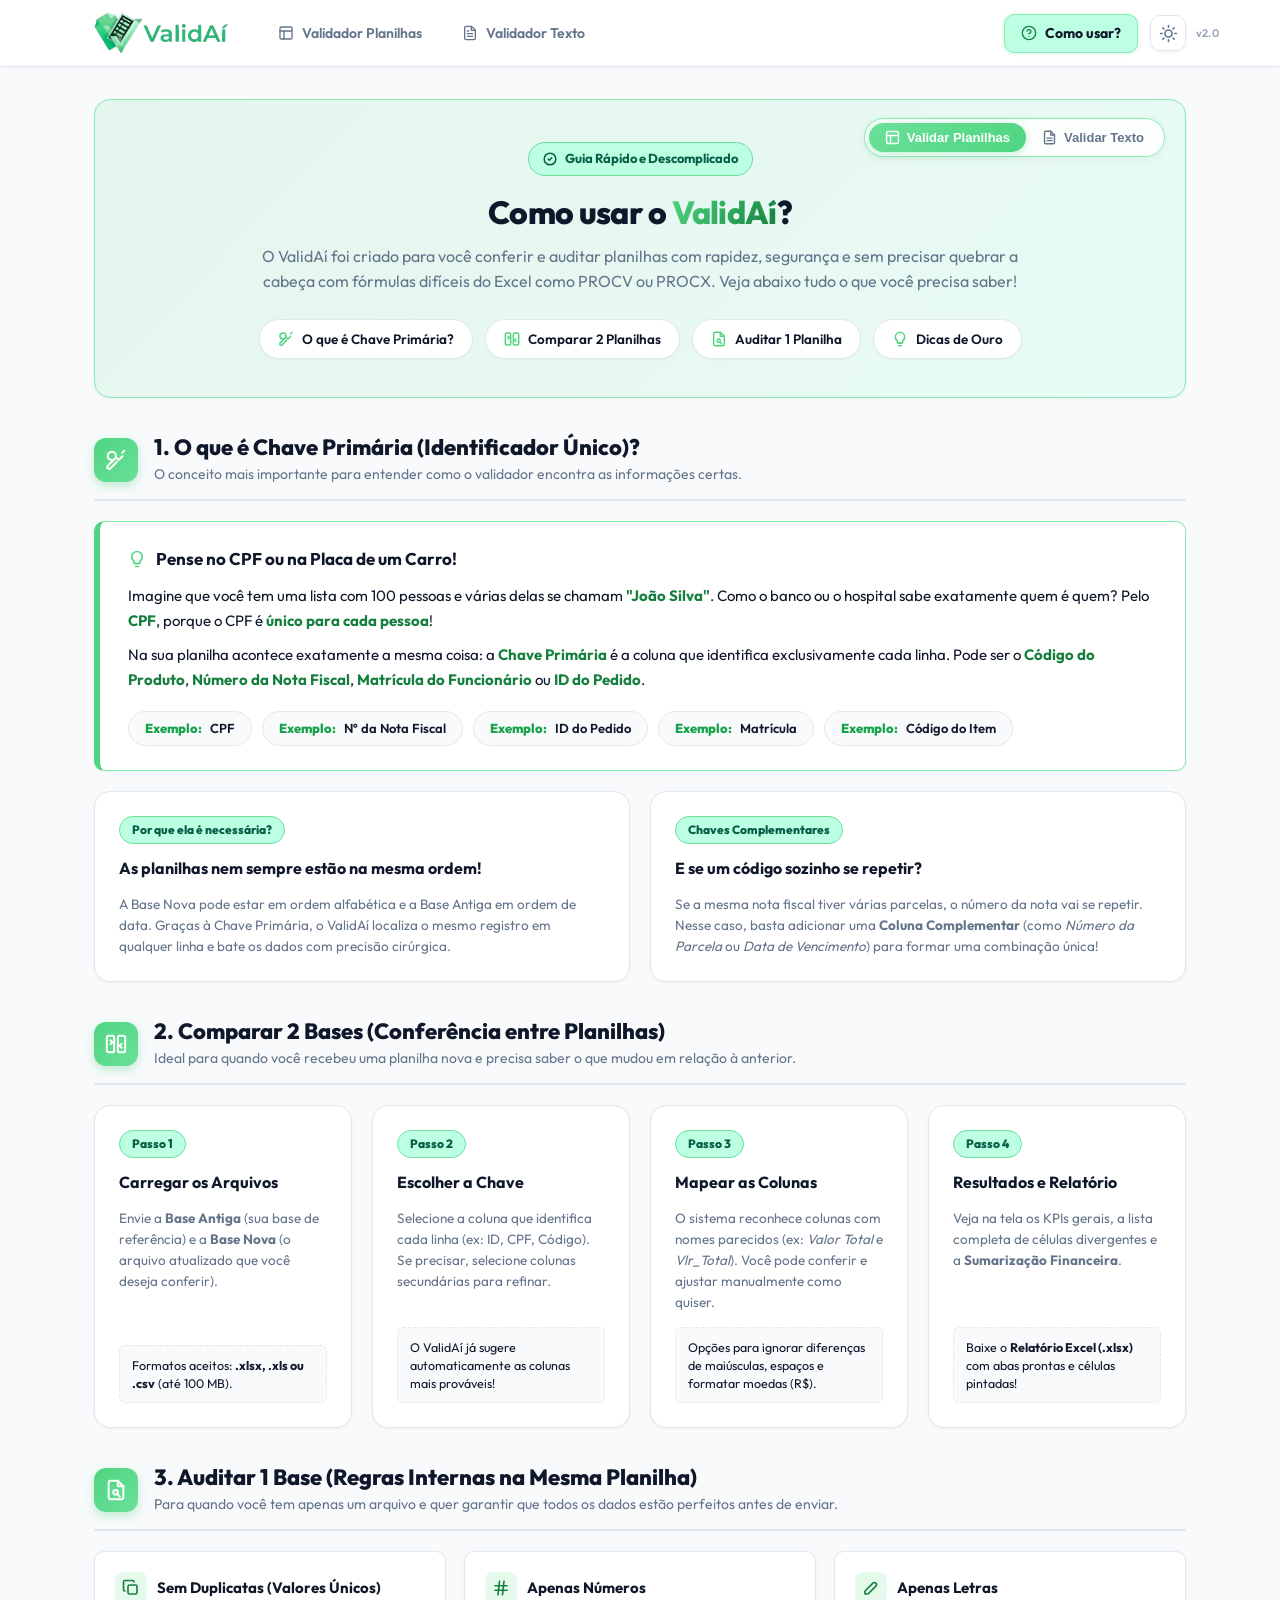
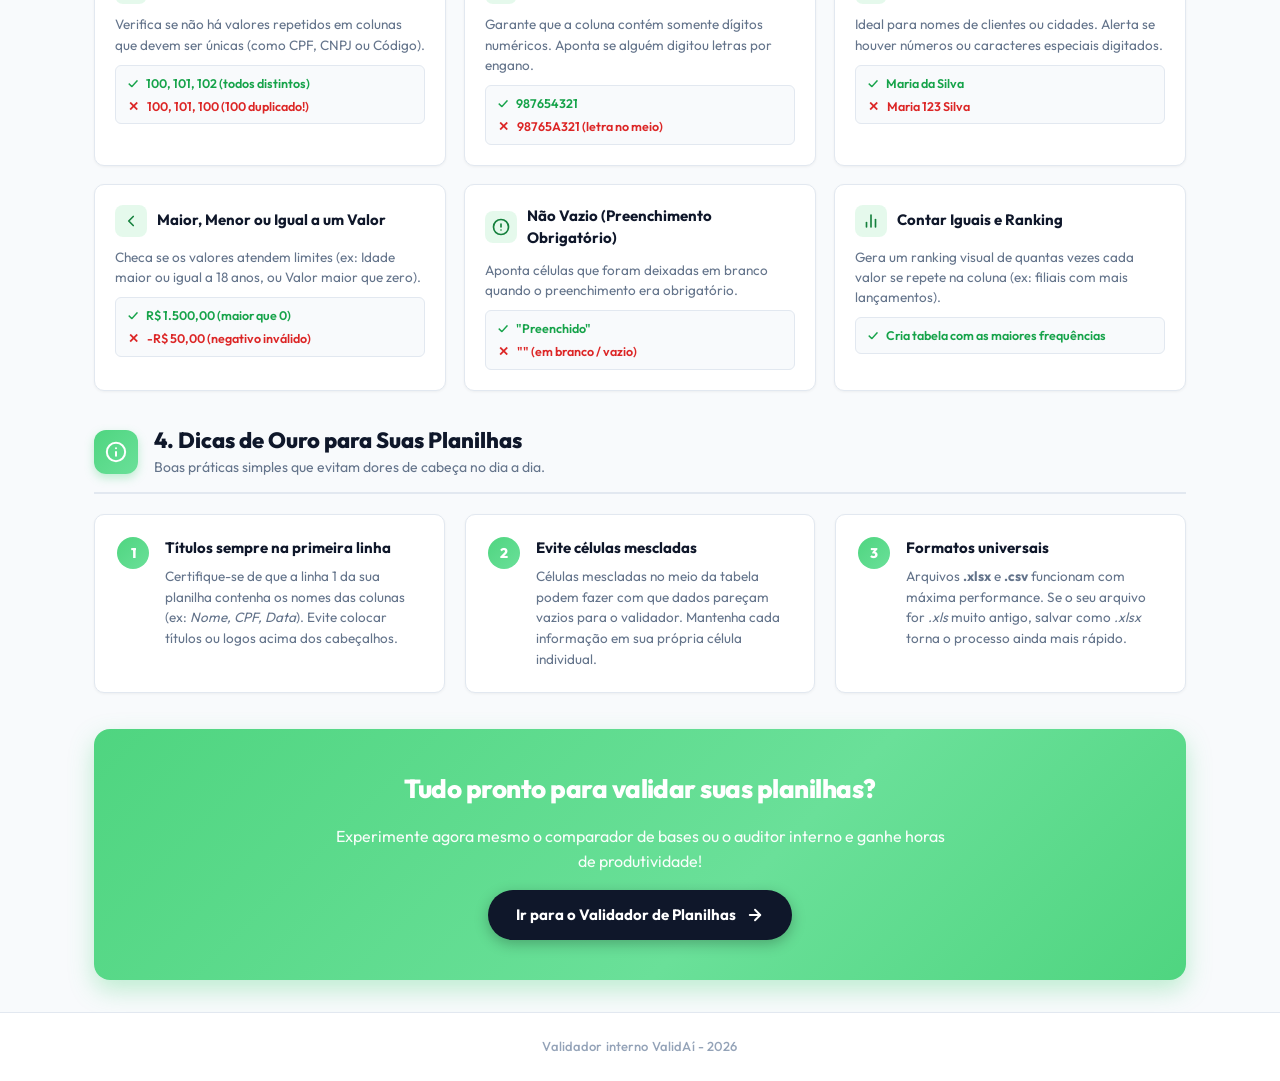
==== commit e6fa204f: "como usar texto" ====
--- a/templates/como_usar.html
+++ b/templates/como_usar.html
@@ -3,14 +3,14 @@
 <head>
     <meta charset="UTF-8">
     <meta name="viewport" content="width=device-width, initial-scale=1.0">
-    <title>Como usar? | ValidAí</title>
+    <title>ValidAí - O seu validador</title>
     <link rel="icon" type="image/png" href="/static/images/favicon.png?v=3">
     <link rel="shortcut icon" href="/favicon.ico?v=3">
     <link rel="preconnect" href="https://fonts.googleapis.com">
     <link rel="preconnect" href="https://fonts.gstatic.com" crossorigin>
     <link href="https://fonts.googleapis.com/css2?family=Montserrat:wght@400;500;600;700&family=Outfit:wght@400;500;600;700;800&family=JetBrains+Mono:wght@400;500&display=swap" rel="stylesheet">
     <link rel="stylesheet" href="/static/css/style.css?v=6">
-    <link rel="stylesheet" href="/static/css/guide.css?v=6">
+    <link rel="stylesheet" href="/static/css/guide.css?v=7">
     <script>
         (function() {
             try {
@@ -99,8 +99,31 @@
     <main class="container main-content">
         <div class="guide-container">
 
-            <!-- Banner Hero de Apresentação -->
+            <!-- Banner Hero de Apresentação com Toggle Button (Planilhas | Texto) -->
             <section class="guide-hero">
+                <!-- Toggle Button no canto superior direito -->
+                <div class="guide-hero-toggle-wrap">
+                    <div class="mode-toggle-pill" role="tablist" aria-label="Escolher Guia do Validador">
+                        <button type="button" class="mode-btn active" id="btn-guide-planilhas" data-guide="planilhas" title="Ver guia do Validador de Planilhas">
+                            <svg width="15" height="15" viewBox="0 0 24 24" fill="none" stroke="currentColor" stroke-width="2.2" stroke-linecap="round" stroke-linejoin="round">
+                                <rect x="3" y="3" width="18" height="18" rx="2" ry="2"/>
+                                <line x1="3" y1="9" x2="21" y2="9"/>
+                                <line x1="9" y1="21" x2="9" y2="9"/>
+                            </svg>
+                            <span>Validar Planilhas</span>
+                        </button>
+                        <button type="button" class="mode-btn" id="btn-guide-texto" data-guide="texto" title="Ver guia do Validador de Texto e Documentos">
+                            <svg width="15" height="15" viewBox="0 0 24 24" fill="none" stroke="currentColor" stroke-width="2.2" stroke-linecap="round" stroke-linejoin="round">
+                                <path d="M14 2H6a2 2 0 0 0-2 2v16a2 2 0 0 0 2 2h12a2 2 0 0 0 2-2V8z"/>
+                                <polyline points="14 2 14 8 20 8"/>
+                                <line x1="16" y1="13" x2="8" y2="13"/>
+                                <line x1="16" y1="17" x2="8" y2="17"/>
+                            </svg>
+                            <span>Validar Texto</span>
+                        </button>
+                    </div>
+                </div>
+
                 <div class="guide-hero-badge">
                     <svg width="14" height="14" viewBox="0 0 24 24" fill="none" stroke="currentColor" stroke-width="2.5" stroke-linecap="round" stroke-linejoin="round">
                         <circle cx="12" cy="12" r="10"/>
@@ -109,355 +132,719 @@
                     <span>Guia Rápido e Descomplicado</span>
                 </div>
                 <h1 class="guide-hero-title">Como usar o <span class="highlight">ValidAí</span>?</h1>
-                <p class="guide-hero-subtitle">
-                    O ValidAí foi criado para você conferir e auditar planilhas com rapidez, segurança e sem precisar quebrar a cabeça com fórmulas difíceis do Excel como PROCV ou PROCX. Veja abaixo tudo o que você precisa saber!
-                </p>
-
-                <!-- Atalhos Rápidos -->
-                <div class="guide-nav-pills">
-                    <a href="#sec-chave-primaria" class="guide-nav-pill-btn">
-                        <svg class="guide-pill-svg" width="16" height="16" viewBox="0 0 24 24" fill="none" stroke="currentColor" stroke-width="2.2" stroke-linecap="round" stroke-linejoin="round">
-                            <path d="m21 2-2 2m-6 6 2 2 4-4m-6 6-7 7a2 2 0 0 1-2.83-2.83l7-7"/>
-                            <circle cx="7.5" cy="7.5" r="4.5"/>
-                        </svg>
-                        <span>O que é Chave Primária?</span>
-                    </a>
-                    <a href="#sec-comparar-bases" class="guide-nav-pill-btn">
-                        <svg class="guide-pill-svg" width="16" height="16" viewBox="0 0 24 24" fill="none" stroke="currentColor" stroke-width="2.2" stroke-linecap="round" stroke-linejoin="round">
-                            <rect x="2" y="3" width="8" height="18" rx="2"/>
-                            <rect x="14" y="3" width="8" height="18" rx="2"/>
-                            <path d="m6 12 2-2-2-2"/>
-                            <path d="m18 12-2 2 2 2"/>
-                        </svg>
-                        <span>Comparar 2 Planilhas</span>
-                    </a>
-                    <a href="#sec-auditar-base" class="guide-nav-pill-btn">
-                        <svg class="guide-pill-svg" width="16" height="16" viewBox="0 0 24 24" fill="none" stroke="currentColor" stroke-width="2.2" stroke-linecap="round" stroke-linejoin="round">
-                            <path d="M14 2H6a2 2 0 0 0-2 2v16a2 2 0 0 0 2 2h12a2 2 0 0 0 2-2V8z"/>
-                            <polyline points="14 2 14 8 20 8"/>
-                            <circle cx="11.5" cy="14.5" r="2.5"/>
-                            <path d="m13.5 16.5 2.5 2.5"/>
-                        </svg>
-                        <span>Auditar 1 Planilha</span>
-                    </a>
-                    <a href="#sec-dicas" class="guide-nav-pill-btn">
-                        <svg class="guide-pill-svg" width="16" height="16" viewBox="0 0 24 24" fill="none" stroke="currentColor" stroke-width="2.2" stroke-linecap="round" stroke-linejoin="round">
-                            <path d="M9 18h6"/>
-                            <path d="M10 22h4"/>
-                            <path d="M12 2a7 7 0 0 0-7 7c0 2.38 1.19 4.47 3 5.74V17a1 1 0 0 0 1 1h6a1 1 0 0 0 1-1v-2.26c1.81-1.27 3-3.36 3-5.74a7 7 0 0 0-7-7z"/>
-                        </svg>
-                        <span>Dicas de Ouro</span>
-                    </a>
+
+                <!-- Subtítulo e Atalhos: Modo Planilhas -->
+                <div id="hero-content-planilhas">
+                    <p class="guide-hero-subtitle">
+                        O ValidAí foi criado para você conferir e auditar planilhas com rapidez, segurança e sem precisar quebrar a cabeça com fórmulas difíceis do Excel como PROCV ou PROCX. Veja abaixo tudo o que você precisa saber!
+                    </p>
+
+                    <div class="guide-nav-pills">
+                        <a href="#sec-chave-primaria" class="guide-nav-pill-btn">
+                            <svg class="guide-pill-svg" width="16" height="16" viewBox="0 0 24 24" fill="none" stroke="currentColor" stroke-width="2.2" stroke-linecap="round" stroke-linejoin="round">
+                                <path d="m21 2-2 2m-6 6 2 2 4-4m-6 6-7 7a2 2 0 0 1-2.83-2.83l7-7"/>
+                                <circle cx="7.5" cy="7.5" r="4.5"/>
+                            </svg>
+                            <span>O que é Chave Primária?</span>
+                        </a>
+                        <a href="#sec-comparar-bases" class="guide-nav-pill-btn">
+                            <svg class="guide-pill-svg" width="16" height="16" viewBox="0 0 24 24" fill="none" stroke="currentColor" stroke-width="2.2" stroke-linecap="round" stroke-linejoin="round">
+                                <rect x="2" y="3" width="8" height="18" rx="2"/>
+                                <rect x="14" y="3" width="8" height="18" rx="2"/>
+                                <path d="m6 12 2-2-2-2"/>
+                                <path d="m18 12-2 2 2 2"/>
+                            </svg>
+                            <span>Comparar 2 Planilhas</span>
+                        </a>
+                        <a href="#sec-auditar-base" class="guide-nav-pill-btn">
+                            <svg class="guide-pill-svg" width="16" height="16" viewBox="0 0 24 24" fill="none" stroke="currentColor" stroke-width="2.2" stroke-linecap="round" stroke-linejoin="round">
+                                <path d="M14 2H6a2 2 0 0 0-2 2v16a2 2 0 0 0 2 2h12a2 2 0 0 0 2-2V8z"/>
+                                <polyline points="14 2 14 8 20 8"/>
+                                <circle cx="11.5" cy="14.5" r="2.5"/>
+                                <path d="m13.5 16.5 2.5 2.5"/>
+                            </svg>
+                            <span>Auditar 1 Planilha</span>
+                        </a>
+                        <a href="#sec-dicas" class="guide-nav-pill-btn">
+                            <svg class="guide-pill-svg" width="16" height="16" viewBox="0 0 24 24" fill="none" stroke="currentColor" stroke-width="2.2" stroke-linecap="round" stroke-linejoin="round">
+                                <path d="M9 18h6"/>
+                                <path d="M10 22h4"/>
+                                <path d="M12 2a7 7 0 0 0-7 7c0 2.38 1.19 4.47 3 5.74V17a1 1 0 0 0 1 1h6a1 1 0 0 0 1-1v-2.26c1.81-1.27 3-3.36 3-5.74a7 7 0 0 0-7-7z"/>
+                            </svg>
+                            <span>Dicas de Ouro</span>
+                        </a>
+                    </div>
+                </div>
+
+                <!-- Subtítulo e Atalhos: Modo Texto -->
+                <div id="hero-content-texto" style="display: none;">
+                    <p class="guide-hero-subtitle">
+                        Com o Validador de Texto do ValidAí, você compara duas versões de contratos, minutas, relatórios ou textos (.pdf, .docx ou .txt) em segundos, enxergando exatamente cada palavra adicionada ou removida sem precisar ler linha por linha!
+                    </p>
+
+                    <div class="guide-nav-pills">
+                        <a href="#sec-texto-conceito" class="guide-nav-pill-btn">
+                            <svg class="guide-pill-svg" width="16" height="16" viewBox="0 0 24 24" fill="none" stroke="currentColor" stroke-width="2.2" stroke-linecap="round" stroke-linejoin="round">
+                                <path d="M14 2H6a2 2 0 0 0-2 2v16a2 2 0 0 0 2 2h12a2 2 0 0 0 2-2V8z"/>
+                                <polyline points="14 2 14 8 20 8"/>
+                                <line x1="16" y1="13" x2="8" y2="13"/>
+                                <line x1="16" y1="17" x2="8" y2="17"/>
+                            </svg>
+                            <span>Como Funciona?</span>
+                        </a>
+                        <a href="#sec-texto-passos" class="guide-nav-pill-btn">
+                            <svg class="guide-pill-svg" width="16" height="16" viewBox="0 0 24 24" fill="none" stroke="currentColor" stroke-width="2.2" stroke-linecap="round" stroke-linejoin="round">
+                                <rect x="2" y="3" width="8" height="18" rx="2"/>
+                                <rect x="14" y="3" width="8" height="18" rx="2"/>
+                                <path d="m6 12 2-2-2-2"/>
+                                <path d="m18 12-2 2 2 2"/>
+                            </svg>
+                            <span>Comparar 2 Documentos</span>
+                        </a>
+                        <a href="#sec-texto-modos" class="guide-nav-pill-btn">
+                            <svg class="guide-pill-svg" width="16" height="16" viewBox="0 0 24 24" fill="none" stroke="currentColor" stroke-width="2.2" stroke-linecap="round" stroke-linejoin="round">
+                                <circle cx="11" cy="11" r="7"/>
+                                <line x1="21" y1="21" x2="16.5" y2="16.5"/>
+                            </svg>
+                            <span>Modos e Opções de Leitura</span>
+                        </a>
+                        <a href="#sec-texto-dicas" class="guide-nav-pill-btn">
+                            <svg class="guide-pill-svg" width="16" height="16" viewBox="0 0 24 24" fill="none" stroke="currentColor" stroke-width="2.2" stroke-linecap="round" stroke-linejoin="round">
+                                <path d="M9 18h6"/>
+                                <path d="M10 22h4"/>
+                                <path d="M12 2a7 7 0 0 0-7 7c0 2.38 1.19 4.47 3 5.74V17a1 1 0 0 0 1 1h6a1 1 0 0 0 1-1v-2.26c1.81-1.27 3-3.36 3-5.74a7 7 0 0 0-7-7z"/>
+                            </svg>
+                            <span>Dicas de Ouro</span>
+                        </a>
+                    </div>
                 </div>
             </section>
 
-            <!-- SEÇÃO 1: O QUE É CHAVE PRIMÁRIA -->
-            <section id="sec-chave-primaria" class="guide-section">
-                <div class="guide-section-header">
-                    <div class="guide-section-icon-wrap">
-                        <svg width="22" height="22" viewBox="0 0 24 24" fill="none" stroke="currentColor" stroke-width="2.2" stroke-linecap="round" stroke-linejoin="round">
-                            <path d="m21 2-2 2m-6 6 2 2 4-4m-6 6-7 7a2 2 0 0 1-2.83-2.83l7-7"/>
-                            <circle cx="7.5" cy="7.5" r="4.5"/>
+            <!-- ================================================================== -->
+            <!-- VISÃO 1: GUIA DO VALIDADOR DE PLANILHAS                            -->
+            <!-- ================================================================== -->
+            <div id="guide-view-planilhas" class="guide-view-container">
+
+                <!-- SEÇÃO 1: O QUE É CHAVE PRIMÁRIA -->
+                <section id="sec-chave-primaria" class="guide-section">
+                    <div class="guide-section-header">
+                        <div class="guide-section-icon-wrap">
+                            <svg width="22" height="22" viewBox="0 0 24 24" fill="none" stroke="currentColor" stroke-width="2.2" stroke-linecap="round" stroke-linejoin="round">
+                                <path d="m21 2-2 2m-6 6 2 2 4-4m-6 6-7 7a2 2 0 0 1-2.83-2.83l7-7"/>
+                                <circle cx="7.5" cy="7.5" r="4.5"/>
+                            </svg>
+                        </div>
+                        <div class="guide-section-title-wrap">
+                            <h2>1. O que é Chave Primária (Identificador Único)?</h2>
+                            <p>O conceito mais importante para entender como o validador encontra as informações certas.</p>
+                        </div>
+                    </div>
+
+                    <div class="guide-analogy-box">
+                        <div class="guide-analogy-title">
+                            <svg class="guide-pill-svg" width="18" height="18" viewBox="0 0 24 24" fill="none" stroke="currentColor" stroke-width="2.2" stroke-linecap="round" stroke-linejoin="round">
+                                <path d="M9 18h6"/>
+                                <path d="M10 22h4"/>
+                                <path d="M12 2a7 7 0 0 0-7 7c0 2.38 1.19 4.47 3 5.74V17a1 1 0 0 0 1 1h6a1 1 0 0 0 1-1v-2.26c1.81-1.27 3-3.36 3-5.74a7 7 0 0 0-7-7z"/>
+                            </svg>
+                            <span>Pense no CPF ou na Placa de um Carro!</span>
+                        </div>
+                        <p class="guide-analogy-text">
+                            Imagine que você tem uma lista com 100 pessoas e várias delas se chamam <strong>"João Silva"</strong>. Como o banco ou o hospital sabe exatamente quem é quem? Pelo <strong>CPF</strong>, porque o CPF é <strong>único para cada pessoa</strong>!
+                        </p>
+                        <p class="guide-analogy-text" style="margin-top: 10px;">
+                            Na sua planilha acontece exatamente a mesma coisa: a <strong>Chave Primária</strong> é a coluna que identifica exclusivamente cada linha. Pode ser o <strong>Código do Produto</strong>, <strong>Número da Nota Fiscal</strong>, <strong>Matrícula do Funcionário</strong> ou <strong>ID do Pedido</strong>.
+                        </p>
+
+                        <div class="guide-example-pill-row">
+                            <span class="guide-example-pill"><span class="pill-tag">Exemplo:</span> CPF</span>
+                            <span class="guide-example-pill"><span class="pill-tag">Exemplo:</span> Nº da Nota Fiscal</span>
+                            <span class="guide-example-pill"><span class="pill-tag">Exemplo:</span> ID do Pedido</span>
+                            <span class="guide-example-pill"><span class="pill-tag">Exemplo:</span> Matrícula</span>
+                            <span class="guide-example-pill"><span class="pill-tag">Exemplo:</span> Código do Item</span>
+                        </div>
+                    </div>
+
+                    <div class="guide-steps-grid" style="grid-template-columns: repeat(auto-fit, minmax(320px, 1fr));">
+                        <div class="guide-step-card">
+                            <div class="guide-step-badge">Por que ela é necessária?</div>
+                            <h3 class="guide-step-title">As planilhas nem sempre estão na mesma ordem!</h3>
+                            <p class="guide-step-desc">
+                                A Base Nova pode estar em ordem alfabética e a Base Antiga em ordem de data. Graças à Chave Primária, o ValidAí localiza o mesmo registro em qualquer linha e bate os dados com precisão cirúrgica.
+                            </p>
+                        </div>
+
+                        <div class="guide-step-card">
+                            <div class="guide-step-badge">Chaves Complementares</div>
+                            <h3 class="guide-step-title">E se um código sozinho se repetir?</h3>
+                            <p class="guide-step-desc">
+                                Se a mesma nota fiscal tiver várias parcelas, o número da nota vai se repetir. Nesse caso, basta adicionar uma <strong>Coluna Complementar</strong> (como <em>Número da Parcela</em> ou <em>Data de Vencimento</em>) para formar uma combinação única!
+                            </p>
+                        </div>
+                    </div>
+                </section>
+
+                <!-- SEÇÃO 2: COMPARAR 2 PLANILHAS -->
+                <section id="sec-comparar-bases" class="guide-section">
+                    <div class="guide-section-header">
+                        <div class="guide-section-icon-wrap">
+                            <svg width="22" height="22" viewBox="0 0 24 24" fill="none" stroke="currentColor" stroke-width="2.2" stroke-linecap="round" stroke-linejoin="round">
+                                <rect x="2" y="3" width="8" height="18" rx="2"/>
+                                <rect x="14" y="3" width="8" height="18" rx="2"/>
+                                <path d="m6 12 2-2-2-2"/>
+                                <path d="m18 12-2 2 2 2"/>
+                            </svg>
+                        </div>
+                        <div class="guide-section-title-wrap">
+                            <h2>2. Comparar 2 Bases (Conferência entre Planilhas)</h2>
+                            <p>Ideal para quando você recebeu uma planilha nova e precisa saber o que mudou em relação à anterior.</p>
+                        </div>
+                    </div>
+
+                    <div class="guide-steps-grid">
+                        <div class="guide-step-card">
+                            <div class="guide-step-badge">Passo 1</div>
+                            <h3 class="guide-step-title">Carregar os Arquivos</h3>
+                            <p class="guide-step-desc">
+                                Envie a <strong>Base Antiga</strong> (sua base de referência) e a <strong>Base Nova</strong> (o arquivo atualizado que você deseja conferir).
+                            </p>
+                            <div class="guide-step-highlight">
+                                Formatos aceitos: <strong>.xlsx, .xls ou .csv</strong> (até 100 MB).
+                            </div>
+                        </div>
+
+                        <div class="guide-step-card">
+                            <div class="guide-step-badge">Passo 2</div>
+                            <h3 class="guide-step-title">Escolher a Chave</h3>
+                            <p class="guide-step-desc">
+                                Selecione a coluna que identifica cada linha (ex: ID, CPF, Código). Se precisar, selecione colunas secundárias para refinar.
+                            </p>
+                            <div class="guide-step-highlight">
+                                O ValidAí já sugere automaticamente as colunas mais prováveis!
+                            </div>
+                        </div>
+
+                        <div class="guide-step-card">
+                            <div class="guide-step-badge">Passo 3</div>
+                            <h3 class="guide-step-title">Mapear as Colunas</h3>
+                            <p class="guide-step-desc">
+                                O sistema reconhece colunas com nomes parecidos (ex: <em>Valor Total</em> e <em>Vlr_Total</em>). Você pode conferir e ajustar manualmente como quiser.
+                            </p>
+                            <div class="guide-step-highlight">
+                                Opções para ignorar diferenças de maiúsculas, espaços e formatar moedas (R$).
+                            </div>
+                        </div>
+
+                        <div class="guide-step-card">
+                            <div class="guide-step-badge">Passo 4</div>
+                            <h3 class="guide-step-title">Resultados e Relatório</h3>
+                            <p class="guide-step-desc">
+                                Veja na tela os KPIs gerais, a lista completa de células divergentes e a <strong>Sumarização Financeira</strong>.
+                            </p>
+                            <div class="guide-step-highlight">
+                                Baixe o <strong>Relatório Excel (.xlsx)</strong> com abas prontas e células pintadas!
+                            </div>
+                        </div>
+                    </div>
+                </section>
+
+                <!-- SEÇÃO 3: AUDITAR 1 PLANILHA -->
+                <section id="sec-auditar-base" class="guide-section">
+                    <div class="guide-section-header">
+                        <div class="guide-section-icon-wrap">
+                            <svg width="22" height="22" viewBox="0 0 24 24" fill="none" stroke="currentColor" stroke-width="2.2" stroke-linecap="round" stroke-linejoin="round">
+                                <path d="M14 2H6a2 2 0 0 0-2 2v16a2 2 0 0 0 2 2h12a2 2 0 0 0 2-2V8z"/>
+                                <polyline points="14 2 14 8 20 8"/>
+                                <circle cx="11.5" cy="14.5" r="2.5"/>
+                                <path d="m13.5 16.5 2.5 2.5"/>
+                            </svg>
+                        </div>
+                        <div class="guide-section-title-wrap">
+                            <h2>3. Auditar 1 Base (Regras Internas na Mesma Planilha)</h2>
+                            <p>Para quando você tem apenas um arquivo e quer garantir que todos os dados estão perfeitos antes de enviar.</p>
+                        </div>
+                    </div>
+
+                    <div class="guide-rules-grid">
+                        <!-- Regra: Sem Duplicatas -->
+                        <div class="guide-rule-card">
+                            <div class="guide-rule-header">
+                                <div class="guide-rule-icon">
+                                    <svg width="18" height="18" viewBox="0 0 24 24" fill="none" stroke="currentColor" stroke-width="2.2" stroke-linecap="round" stroke-linejoin="round">
+                                        <rect x="8" y="8" width="12" height="12" rx="2"/>
+                                        <path d="M4 16c-1.1 0-2-.9-2-2V4c0-1.1.9-2 2-2h10c1.1 0 2 .9 2 2"/>
+                                    </svg>
+                                </div>
+                                <span class="guide-rule-name">Sem Duplicatas (Valores Únicos)</span>
+                            </div>
+                            <p class="guide-rule-desc">Verifica se não há valores repetidos em colunas que devem ser únicas (como CPF, CNPJ ou Código).</p>
+                            <div class="guide-rule-example">
+                                <div class="guide-rule-example-item valid"><span>✓</span> 100, 101, 102 (todos distintos)</div>
+                                <div class="guide-rule-example-item invalid"><span>✕</span> 100, 101, 100 (100 duplicado!)</div>
+                            </div>
+                        </div>
+
+                        <!-- Regra: Apenas Números -->
+                        <div class="guide-rule-card">
+                            <div class="guide-rule-header">
+                                <div class="guide-rule-icon">
+                                    <svg width="18" height="18" viewBox="0 0 24 24" fill="none" stroke="currentColor" stroke-width="2.2" stroke-linecap="round" stroke-linejoin="round">
+                                        <line x1="4" y1="9" x2="20" y2="9"/>
+                                        <line x1="4" y1="15" x2="20" y2="15"/>
+                                        <line x1="10" y1="3" x2="8" y2="21"/>
+                                        <line x1="16" y1="3" x2="14" y2="21"/>
+                                    </svg>
+                                </div>
+                                <span class="guide-rule-name">Apenas Números</span>
+                            </div>
+                            <p class="guide-rule-desc">Garante que a coluna contém somente dígitos numéricos. Aponta se alguém digitou letras por engano.</p>
+                            <div class="guide-rule-example">
+                                <div class="guide-rule-example-item valid"><span>✓</span> 987654321</div>
+                                <div class="guide-rule-example-item invalid"><span>✕</span> 98765A321 (letra no meio)</div>
+                            </div>
+                        </div>
+
+                        <!-- Regra: Apenas Letras -->
+                        <div class="guide-rule-card">
+                            <div class="guide-rule-header">
+                                <div class="guide-rule-icon">
+                                    <svg width="18" height="18" viewBox="0 0 24 24" fill="none" stroke="currentColor" stroke-width="2.2" stroke-linecap="round" stroke-linejoin="round">
+                                        <path d="M4 20h4l10.5-10.5a2.828 2.828 0 1 0-4-4L4 16v4z"/>
+                                    </svg>
+                                </div>
+                                <span class="guide-rule-name">Apenas Letras</span>
+                            </div>
+                            <p class="guide-rule-desc">Ideal para nomes de clientes ou cidades. Alerta se houver números ou caracteres especiais digitados.</p>
+                            <div class="guide-rule-example">
+                                <div class="guide-rule-example-item valid"><span>✓</span> Maria da Silva</div>
+                                <div class="guide-rule-example-item invalid"><span>✕</span> Maria 123 Silva</div>
+                            </div>
+                        </div>
+
+                        <!-- Regra: Maior / Menor / Igual -->
+                        <div class="guide-rule-card">
+                            <div class="guide-rule-header">
+                                <div class="guide-rule-icon">
+                                    <svg width="18" height="18" viewBox="0 0 24 24" fill="none" stroke="currentColor" stroke-width="2.2" stroke-linecap="round" stroke-linejoin="round">
+                                        <polyline points="15 6 9 12 15 18"/>
+                                    </svg>
+                                </div>
+                                <span class="guide-rule-name">Maior, Menor ou Igual a um Valor</span>
+                            </div>
+                            <p class="guide-rule-desc">Checa se os valores atendem limites (ex: Idade maior ou igual a 18 anos, ou Valor maior que zero).</p>
+                            <div class="guide-rule-example">
+                                <div class="guide-rule-example-item valid"><span>✓</span> R$ 1.500,00 (maior que 0)</div>
+                                <div class="guide-rule-example-item invalid"><span>✕</span> -R$ 50,00 (negativo inválido)</div>
+                            </div>
+                        </div>
+
+                        <!-- Regra: Campo Obrigatório / Não Vazio -->
+                        <div class="guide-rule-card">
+                            <div class="guide-rule-header">
+                                <div class="guide-rule-icon">
+                                    <svg width="18" height="18" viewBox="0 0 24 24" fill="none" stroke="currentColor" stroke-width="2.2" stroke-linecap="round" stroke-linejoin="round">
+                                        <circle cx="12" cy="12" r="10"/>
+                                        <line x1="12" y1="8" x2="12" y2="12"/>
+                                        <line x1="12" y1="16" x2="12.01" y2="16"/>
+                                    </svg>
+                                </div>
+                                <span class="guide-rule-name">Não Vazio (Preenchimento Obrigatório)</span>
+                            </div>
+                            <p class="guide-rule-desc">Aponta células que foram deixadas em branco quando o preenchimento era obrigatório.</p>
+                            <div class="guide-rule-example">
+                                <div class="guide-rule-example-item valid"><span>✓</span> "Preenchido"</div>
+                                <div class="guide-rule-example-item invalid"><span>✕</span> "" (em branco / vazio)</div>
+                            </div>
+                        </div>
+
+                        <!-- Regra: Contar Ocorrências -->
+                        <div class="guide-rule-card">
+                            <div class="guide-rule-header">
+                                <div class="guide-rule-icon">
+                                    <svg width="18" height="18" viewBox="0 0 24 24" fill="none" stroke="currentColor" stroke-width="2.2" stroke-linecap="round" stroke-linejoin="round">
+                                        <line x1="18" y1="20" x2="18" y2="10"/>
+                                        <line x1="12" y1="20" x2="12" y2="4"/>
+                                        <line x1="6" y1="20" x2="6" y2="14"/>
+                                    </svg>
+                                </div>
+                                <span class="guide-rule-name">Contar Iguais e Ranking</span>
+                            </div>
+                            <p class="guide-rule-desc">Gera um ranking visual de quantas vezes cada valor se repete na coluna (ex: filiais com mais lançamentos).</p>
+                            <div class="guide-rule-example">
+                                <div class="guide-rule-example-item valid"><span>✓</span> Cria tabela com as maiores frequências</div>
+                            </div>
+                        </div>
+                    </div>
+                </section>
+
+                <!-- SEÇÃO 4: DICAS DE OURO PLANILHAS -->
+                <section id="sec-dicas" class="guide-section">
+                    <div class="guide-section-header">
+                        <div class="guide-section-icon-wrap">
+                            <svg width="22" height="22" viewBox="0 0 24 24" fill="none" stroke="currentColor" stroke-width="2.2" stroke-linecap="round" stroke-linejoin="round">
+                                <circle cx="12" cy="12" r="10"/>
+                                <line x1="12" y1="16" x2="12" y2="12"/>
+                                <line x1="12" y1="8" x2="12.01" y2="8"/>
+                            </svg>
+                        </div>
+                        <div class="guide-section-title-wrap">
+                            <h2>4. Dicas de Ouro para Suas Planilhas</h2>
+                            <p>Boas práticas simples que evitam dores de cabeça no dia a dia.</p>
+                        </div>
+                    </div>
+
+                    <div class="guide-tips-grid">
+                        <div class="guide-tip-card">
+                            <div class="guide-tip-num">1</div>
+                            <div class="guide-tip-content">
+                                <h4>Títulos sempre na primeira linha</h4>
+                                <p>Certifique-se de que a linha 1 da sua planilha contenha os nomes das colunas (ex: <em>Nome, CPF, Data</em>). Evite colocar títulos ou logos acima dos cabeçalhos.</p>
+                            </div>
+                        </div>
+
+                        <div class="guide-tip-card">
+                            <div class="guide-tip-num">2</div>
+                            <div class="guide-tip-content">
+                                <h4>Evite células mescladas</h4>
+                                <p>Células mescladas no meio da tabela podem fazer com que dados pareçam vazios para o validador. Mantenha cada informação em sua própria célula individual.</p>
+                            </div>
+                        </div>
+
+                        <div class="guide-tip-card">
+                            <div class="guide-tip-num">3</div>
+                            <div class="guide-tip-content">
+                                <h4>Formatos universais</h4>
+                                <p>Arquivos <strong>.xlsx</strong> e <strong>.csv</strong> funcionam com máxima performance. Se o seu arquivo for <em>.xls</em> muito antigo, salvar como <em>.xlsx</em> torna o processo ainda mais rápido.</p>
+                            </div>
+                        </div>
+                    </div>
+                </section>
+
+                <!-- CTA FINAL PLANILHAS -->
+                <section class="guide-cta-card">
+                    <h3>Tudo pronto para validar suas planilhas?</h3>
+                    <p>Experimente agora mesmo o comparador de bases ou o auditor interno e ganhe horas de produtividade!</p>
+                    <a href="/" class="btn-guide-cta">
+                        <span>Ir para o Validador de Planilhas</span>
+                        <svg width="18" height="18" viewBox="0 0 24 24" fill="none" stroke="currentColor" stroke-width="2.5" stroke-linecap="round" stroke-linejoin="round">
+                            <line x1="5" y1="12" x2="19" y2="12"/>
+                            <polyline points="12 5 19 12 12 19"/>
                         </svg>
-                    </div>
-                    <div class="guide-section-title-wrap">
-                        <h2>1. O que é Chave Primária (Identificador Único)?</h2>
-                        <p>O conceito mais importante para entender como o validador encontra as informações certas.</p>
-                    </div>
-                </div>
-
-                <div class="guide-analogy-box">
-                    <div class="guide-analogy-title">
-                        <svg class="guide-pill-svg" width="18" height="18" viewBox="0 0 24 24" fill="none" stroke="currentColor" stroke-width="2.2" stroke-linecap="round" stroke-linejoin="round">
-                            <path d="M9 18h6"/>
-                            <path d="M10 22h4"/>
-                            <path d="M12 2a7 7 0 0 0-7 7c0 2.38 1.19 4.47 3 5.74V17a1 1 0 0 0 1 1h6a1 1 0 0 0 1-1v-2.26c1.81-1.27 3-3.36 3-5.74a7 7 0 0 0-7-7z"/>
+                    </a>
+                </section>
+
+            </div>
+
+            <!-- ================================================================== -->
+            <!-- VISÃO 2: GUIA DO VALIDADOR DE TEXTO E DOCUMENTOS                   -->
+            <!-- ================================================================== -->
+            <div id="guide-view-texto" class="guide-view-container" style="display: none;">
+
+                <!-- SEÇÃO 1: COMO FUNCIONA A COMPARAÇÃO DE TEXTOS -->
+                <section id="sec-texto-conceito" class="guide-section">
+                    <div class="guide-section-header">
+                        <div class="guide-section-icon-wrap">
+                            <svg width="22" height="22" viewBox="0 0 24 24" fill="none" stroke="currentColor" stroke-width="2.2" stroke-linecap="round" stroke-linejoin="round">
+                                <path d="M14 2H6a2 2 0 0 0-2 2v16a2 2 0 0 0 2 2h12a2 2 0 0 0 2-2V8z"/>
+                                <polyline points="14 2 14 8 20 8"/>
+                                <line x1="16" y1="13" x2="8" y2="13"/>
+                                <line x1="16" y1="17" x2="8" y2="17"/>
+                            </svg>
+                        </div>
+                        <div class="guide-section-title-wrap">
+                            <h2>1. Como Funciona a Comparação de Textos e Documentos?</h2>
+                            <p>Entenda como o ValidAí encontra até uma única vírgula ou palavra trocada em dezenas de páginas.</p>
+                        </div>
+                    </div>
+
+                    <div class="guide-analogy-box">
+                        <div class="guide-analogy-title">
+                            <svg class="guide-pill-svg" width="18" height="18" viewBox="0 0 24 24" fill="none" stroke="currentColor" stroke-width="2.2" stroke-linecap="round" stroke-linejoin="round">
+                                <path d="M9 18h6"/>
+                                <path d="M10 22h4"/>
+                                <path d="M12 2a7 7 0 0 0-7 7c0 2.38 1.19 4.47 3 5.74V17a1 1 0 0 0 1 1h6a1 1 0 0 0 1-1v-2.26c1.81-1.27 3-3.36 3-5.74a7 7 0 0 0-7-7z"/>
+                            </svg>
+                            <span>Pense em um Marca-Texto Inteligente Revisando um Contrato!</span>
+                        </div>
+                        <p class="guide-analogy-text">
+                            Imagine receber um contrato de 20 páginas revisado por outra área e precisar descobrir se algum valor, prazo ou cláusula foi alterado. Ler página por página com uma régua leva horas e qualquer distração pode deixar passar uma mudança importante!
+                        </p>
+                        <p class="guide-analogy-text" style="margin-top: 10px;">
+                            O <strong>Validador de Texto</strong> lê os dois documentos instantaneamente e usa cores universais: tudo o que foi <strong>removido ou apagado</strong> aparece grifado em <strong>vermelho tachado</strong>, e tudo o que foi <strong>inserido no documento novo</strong> aparece destacado em <strong>verde</strong>.
+                        </p>
+
+                        <div class="guide-example-pill-row">
+                            <span class="guide-example-pill"><span class="pill-tag">Exemplo:</span> Contratos e Minutas (.docx)</span>
+                            <span class="guide-example-pill"><span class="pill-tag">Exemplo:</span> Propostas e Laudos (.pdf)</span>
+                            <span class="guide-example-pill"><span class="pill-tag">Exemplo:</span> Aditivos e Cláusulas</span>
+                            <span class="guide-example-pill"><span class="pill-tag">Exemplo:</span> Relatórios e Atas (.txt)</span>
+                            <span class="guide-example-pill"><span class="pill-tag">Exemplo:</span> E-mails e Textos Colados</span>
+                        </div>
+                    </div>
+
+                    <div class="guide-steps-grid" style="grid-template-columns: repeat(auto-fit, minmax(320px, 1fr));">
+                        <div class="guide-step-card">
+                            <div class="guide-step-badge">Duas Formas de Usar</div>
+                            <h3 class="guide-step-title">Suba arquivos prontos ou cole o texto na hora!</h3>
+                            <p class="guide-step-desc">
+                                Você pode enviar arquivos <strong>.pdf, .docx (Word) ou .txt</strong> diretamente do seu computador, ou clicar no botão <strong>"Colar Texto"</strong> no topo do Passo 1 para digitar ou colar trechos copiados de e-mails e mensagens.
+                            </p>
+                        </div>
+
+                        <div class="guide-step-card">
+                            <div class="guide-step-badge">Alinhamento Automático</div>
+                            <h3 class="guide-step-title">E se alguém inseriu um parágrafo inteiro no meio?</h3>
+                            <p class="guide-step-desc">
+                                Não se preocupe! O ValidAí não compara apenas "linha 1 com linha 1". Ele reconhece que um parágrafo novo entrou e <strong>realinha todo o restante do documento automaticamente</strong> para não gerar falsos erros.
+                            </p>
+                        </div>
+                    </div>
+                </section>
+
+                <!-- SEÇÃO 2: PASSO A PASSO PARA COMPARAR 2 DOCUMENTOS -->
+                <section id="sec-texto-passos" class="guide-section">
+                    <div class="guide-section-header">
+                        <div class="guide-section-icon-wrap">
+                            <svg width="22" height="22" viewBox="0 0 24 24" fill="none" stroke="currentColor" stroke-width="2.2" stroke-linecap="round" stroke-linejoin="round">
+                                <rect x="2" y="3" width="8" height="18" rx="2"/>
+                                <rect x="14" y="3" width="8" height="18" rx="2"/>
+                                <path d="m6 12 2-2-2-2"/>
+                                <path d="m18 12-2 2 2 2"/>
+                            </svg>
+                        </div>
+                        <div class="guide-section-title-wrap">
+                            <h2>2. Passo a Passo para Comparar 2 Documentos</h2>
+                            <p>Veja como é simples auditar duas versões de qualquer documento ou texto.</p>
+                        </div>
+                    </div>
+
+                    <div class="guide-steps-grid">
+                        <div class="guide-step-card">
+                            <div class="guide-step-badge">Passo 1</div>
+                            <h3 class="guide-step-title">Enviar ou Colar os Textos</h3>
+                            <p class="guide-step-desc">
+                                Coloque o <strong>Documento Original</strong> na caixa da esquerda e o <strong>Documento Novo</strong> na caixa da direita (ou cole os dois textos).
+                            </p>
+                            <div class="guide-step-highlight">
+                                Formatos aceitos: <strong>.pdf, .docx ou .txt</strong> (ou texto colado).
+                            </div>
+                        </div>
+
+                        <div class="guide-step-card">
+                            <div class="guide-step-badge">Passo 2</div>
+                            <h3 class="guide-step-title">Escolher o Modo Visual</h3>
+                            <p class="guide-step-desc">
+                                Selecione como prefere enxergar as alterações: <strong>Rich text</strong> (lado a lado), <strong>Redline</strong> (texto único unificado) ou <strong>Plain text</strong>.
+                            </p>
+                            <div class="guide-step-highlight">
+                                Você também pode trocar o modo depois que o resultado aparecer!
+                            </div>
+                        </div>
+
+                        <div class="guide-step-card">
+                            <div class="guide-step-badge">Passo 3</div>
+                            <h3 class="guide-step-title">Definir a Precisão</h3>
+                            <p class="guide-step-desc">
+                                Escolha se quer ignorar espaços extras, diferenças entre letras maiúsculas/minúsculas ou linhas em branco.
+                            </p>
+                            <div class="guide-step-highlight">
+                                O destaque por palavra já vem ativado por padrão para facilitar a leitura.
+                            </div>
+                        </div>
+
+                        <div class="guide-step-card">
+                            <div class="guide-step-badge">Passo 4</div>
+                            <h3 class="guide-step-title">Analytics e Exportação PDF</h3>
+                            <p class="guide-step-desc">
+                                Confira o <strong>Índice de Similaridade (%)</strong>, total de palavras inseridas/removidas e navegue pelas divergências.
+                            </p>
+                            <div class="guide-step-highlight">
+                                Baixe o <strong>Relatório em PDF (.pdf)</strong> pronto com todas as diferenças grifadas!
+                            </div>
+                        </div>
+                    </div>
+                </section>
+
+                <!-- SEÇÃO 3: MODOS DE EXIBIÇÃO E OPÇÕES DE PRECISÃO -->
+                <section id="sec-texto-modos" class="guide-section">
+                    <div class="guide-section-header">
+                        <div class="guide-section-icon-wrap">
+                            <svg width="22" height="22" viewBox="0 0 24 24" fill="none" stroke="currentColor" stroke-width="2.2" stroke-linecap="round" stroke-linejoin="round">
+                                <circle cx="11" cy="11" r="7"/>
+                                <line x1="21" y1="21" x2="16.5" y2="16.5"/>
+                            </svg>
+                        </div>
+                        <div class="guide-section-title-wrap">
+                            <h2>3. Entendendo os Modos de Exibição e Opções de Leitura</h2>
+                            <p>Para que serve cada modo visual e cada opção de configuração do validador de texto.</p>
+                        </div>
+                    </div>
+
+                    <div class="guide-rules-grid">
+                        <!-- Modo 1: Rich Text -->
+                        <div class="guide-rule-card">
+                            <div class="guide-rule-header">
+                                <div class="guide-rule-icon">
+                                    <svg width="18" height="18" viewBox="0 0 24 24" fill="none" stroke="currentColor" stroke-width="2.2" stroke-linecap="round" stroke-linejoin="round">
+                                        <rect x="2" y="3" width="8" height="18" rx="2"/>
+                                        <rect x="14" y="3" width="8" height="18" rx="2"/>
+                                    </svg>
+                                </div>
+                                <span class="guide-rule-name">Modo Rich Text (Lado a Lado)</span>
+                            </div>
+                            <p class="guide-rule-desc">Mostra o Documento Original na esquerda e o Documento Novo na direita, rolando os dois juntos na tela.</p>
+                            <div class="guide-rule-example">
+                                <div class="guide-rule-example-item invalid"><span>✕</span> Esquerda: mostra em vermelho o que saiu</div>
+                                <div class="guide-rule-example-item valid"><span>✓</span> Direita: mostra em verde o que entrou</div>
+                            </div>
+                        </div>
+
+                        <!-- Modo 2: Redline -->
+                        <div class="guide-rule-card">
+                            <div class="guide-rule-header">
+                                <div class="guide-rule-icon">
+                                    <svg width="18" height="18" viewBox="0 0 24 24" fill="none" stroke="currentColor" stroke-width="2.2" stroke-linecap="round" stroke-linejoin="round">
+                                        <path d="M14 2H6a2 2 0 0 0-2 2v16a2 2 0 0 0 2 2h12a2 2 0 0 0 2-2V8z"/>
+                                        <polyline points="14 2 14 8 20 8"/>
+                                    </svg>
+                                </div>
+                                <span class="guide-rule-name">Modo Redline (Unificado)</span>
+                            </div>
+                            <p class="guide-rule-desc">Funde os dois arquivos em uma única folha contínua, ideal para revisão jurídica e aprovação de minutas.</p>
+                            <div class="guide-rule-example">
+                                <div class="guide-rule-example-item valid"><span>✓</span> Prazo de <span style="text-decoration:line-through;color:#dc2626;">12 meses</span> <strong>24 meses</strong> na mesma frase</div>
+                            </div>
+                        </div>
+
+                        <!-- Modo 3: Plain Text -->
+                        <div class="guide-rule-card">
+                            <div class="guide-rule-header">
+                                <div class="guide-rule-icon">
+                                    <svg width="18" height="18" viewBox="0 0 24 24" fill="none" stroke="currentColor" stroke-width="2.2" stroke-linecap="round" stroke-linejoin="round">
+                                        <polyline points="4 7 4 4 20 4 20 7"/>
+                                        <line x1="9" y1="20" x2="15" y2="20"/>
+                                        <line x1="12" y1="4" x2="12" y2="20"/>
+                                    </svg>
+                                </div>
+                                <span class="guide-rule-name">Modo Plain Text (Texto Puro)</span>
+                            </div>
+                            <p class="guide-rule-desc">Compara linha por linha em fonte técnica espaçada com indicadores diretos de alteração.</p>
+                            <div class="guide-rule-example">
+                                <div class="guide-rule-example-item valid"><span>+</span> Linha adicionada | <span>~</span> Linha modificada</div>
+                                <div class="guide-rule-example-item invalid"><span>-</span> Linha suprimida do original</div>
+                            </div>
+                        </div>
+
+                        <!-- Opção 4: Ignorar Espaços Extras -->
+                        <div class="guide-rule-card">
+                            <div class="guide-rule-header">
+                                <div class="guide-rule-icon">
+                                    <svg width="18" height="18" viewBox="0 0 24 24" fill="none" stroke="currentColor" stroke-width="2.2" stroke-linecap="round" stroke-linejoin="round">
+                                        <path d="M21 6H3"/>
+                                        <path d="M10 12H3"/>
+                                        <path d="M10 18H3"/>
+                                    </svg>
+                                </div>
+                                <span class="guide-rule-name">Ignorar Espaços e Linhas em Branco</span>
+                            </div>
+                            <p class="guide-rule-desc">Evita que um espaço duplo sem querer ou uma linha pulada entre parágrafos seja apontada como erro.</p>
+                            <div class="guide-rule-example">
+                                <div class="guide-rule-example-item valid"><span>✓</span> "Valor  Total" = "Valor Total" (considera iguais)</div>
+                            </div>
+                        </div>
+
+                        <!-- Opção 5: Ignorar Maiúsculas/Minúsculas -->
+                        <div class="guide-rule-card">
+                            <div class="guide-rule-header">
+                                <div class="guide-rule-icon">
+                                    <svg width="18" height="18" viewBox="0 0 24 24" fill="none" stroke="currentColor" stroke-width="2.2" stroke-linecap="round" stroke-linejoin="round">
+                                        <path d="M4 20h4l10.5-10.5a2.828 2.828 0 1 0-4-4L4 16v4z"/>
+                                    </svg>
+                                </div>
+                                <span class="guide-rule-name">Ignorar Maiúsculas / Minúsculas</span>
+                            </div>
+                            <p class="guide-rule-desc">Quando ativado, foca apenas se a palavra mudou de verdade, ignorando se estava em caixa alta.</p>
+                            <div class="guide-rule-example">
+                                <div class="guide-rule-example-item valid"><span>✓</span> "Cláusula Primeira" = "CLÁUSULA PRIMEIRA"</div>
+                            </div>
+                        </div>
+
+                        <!-- Opção 6: Destaque por Palavra -->
+                        <div class="guide-rule-card">
+                            <div class="guide-rule-header">
+                                <div class="guide-rule-icon">
+                                    <svg width="18" height="18" viewBox="0 0 24 24" fill="none" stroke="currentColor" stroke-width="2.2" stroke-linecap="round" stroke-linejoin="round">
+                                        <circle cx="12" cy="12" r="10"/>
+                                        <path d="m9 12 2 2 4-4"/>
+                                    </svg>
+                                </div>
+                                <span class="guide-rule-name">Destaque por Palavra vs Caractere</span>
+                            </div>
+                            <p class="guide-rule-desc">Grifa a palavra inteira alterada para leitura rápida ou, se desmarcado, mostra letra por letra.</p>
+                            <div class="guide-rule-example">
+                                <div class="guide-rule-example-item valid"><span>✓</span> Facilita visualizar trocas de valores e datas</div>
+                            </div>
+                        </div>
+                    </div>
+                </section>
+
+                <!-- SEÇÃO 4: DICAS DE OURO TEXTO -->
+                <section id="sec-texto-dicas" class="guide-section">
+                    <div class="guide-section-header">
+                        <div class="guide-section-icon-wrap">
+                            <svg width="22" height="22" viewBox="0 0 24 24" fill="none" stroke="currentColor" stroke-width="2.2" stroke-linecap="round" stroke-linejoin="round">
+                                <circle cx="12" cy="12" r="10"/>
+                                <line x1="12" y1="16" x2="12" y2="12"/>
+                                <line x1="12" y1="8" x2="12.01" y2="8"/>
+                            </svg>
+                        </div>
+                        <div class="guide-section-title-wrap">
+                            <h2>4. Dicas de Ouro para Seus Documentos</h2>
+                            <p>Truques práticos para aproveitar ao máximo o Validador de Texto.</p>
+                        </div>
+                    </div>
+
+                    <div class="guide-tips-grid">
+                        <div class="guide-tip-card">
+                            <div class="guide-tip-num">1</div>
+                            <div class="guide-tip-content">
+                                <h4>Use o filtro "Exibir apenas diferenças"</h4>
+                                <p>Ao comparar documentos grandes com muitas páginas iguais, marque a caixinha <strong>"Exibir apenas diferenças"</strong> no topo do resultado para ver somente os parágrafos que mudaram!</p>
+                            </div>
+                        </div>
+
+                        <div class="guide-tip-card">
+                            <div class="guide-tip-num">2</div>
+                            <div class="guide-tip-content">
+                                <h4>Alterne entre Rich Text e Redline em 1 clique</h4>
+                                <p>Você não precisa enviar os arquivos de novo para mudar a visualização: basta clicar nos botões <em>Rich Text</em>, <em>Redline</em> ou <em>Plain Text</em> na barra de resultados.</p>
+                            </div>
+                        </div>
+
+                        <div class="guide-tip-card">
+                            <div class="guide-tip-num">3</div>
+                            <div class="guide-tip-content">
+                                <h4>Exporte o PDF para compartilhar</h4>
+                                <p>Precisa mostrar para um cliente ou gestor o que foi alterado na versão nova? Clique em <strong>"Baixar Relatório em PDF (.pdf)"</strong> para gerar o documento timbrado já grifado.</p>
+                            </div>
+                        </div>
+                    </div>
+                </section>
+
+                <!-- CTA FINAL TEXTO -->
+                <section class="guide-cta-card">
+                    <h3>Tudo pronto para comparar seus documentos e textos?</h3>
+                    <p>Experimente agora mesmo o Validador de Texto com arquivos PDF, Word (.docx) ou textos colados!</p>
+                    <a href="/validador-texto" class="btn-guide-cta">
+                        <span>Ir para o Validador de Texto</span>
+                        <svg width="18" height="18" viewBox="0 0 24 24" fill="none" stroke="currentColor" stroke-width="2.5" stroke-linecap="round" stroke-linejoin="round">
+                            <line x1="5" y1="12" x2="19" y2="12"/>
+                            <polyline points="12 5 19 12 12 19"/>
                         </svg>
-                        <span>Pense no CPF ou na Placa de um Carro!</span>
-                    </div>
-                    <p class="guide-analogy-text">
-                        Imagine que você tem uma lista com 100 pessoas e várias delas se chamam <strong>"João Silva"</strong>. Como o banco ou o hospital sabe exatamente quem é quem? Pelo <strong>CPF</strong>, porque o CPF é <strong>único para cada pessoa</strong>!
-                    </p>
-                    <p class="guide-analogy-text" style="margin-top: 10px;">
-                        Na sua planilha acontece exatamente a mesma coisa: a <strong>Chave Primária</strong> é a coluna que identifica exclusivamente cada linha. Pode ser o <strong>Código do Produto</strong>, <strong>Número da Nota Fiscal</strong>, <strong>Matrícula do Funcionário</strong> ou <strong>ID do Pedido</strong>.
-                    </p>
-
-                    <div class="guide-example-pill-row">
-                        <span class="guide-example-pill"><span class="pill-tag">Exemplo:</span> CPF</span>
-                        <span class="guide-example-pill"><span class="pill-tag">Exemplo:</span> Nº da Nota Fiscal</span>
-                        <span class="guide-example-pill"><span class="pill-tag">Exemplo:</span> ID do Pedido</span>
-                        <span class="guide-example-pill"><span class="pill-tag">Exemplo:</span> Matrícula</span>
-                        <span class="guide-example-pill"><span class="pill-tag">Exemplo:</span> Código do Item</span>
-                    </div>
-                </div>
-
-                <div class="guide-steps-grid" style="grid-template-columns: repeat(auto-fit, minmax(320px, 1fr));">
-                    <div class="guide-step-card">
-                        <div class="guide-step-badge">Por que ela é necessária?</div>
-                        <h3 class="guide-step-title">As planilhas nem sempre estão na mesma ordem!</h3>
-                        <p class="guide-step-desc">
-                            A Base Nova pode estar em ordem alfabética e a Base Antiga em ordem de data. Graças à Chave Primária, o ValidAí localiza o mesmo registro em qualquer linha e bate os dados com precisão cirúrgica.
-                        </p>
-                    </div>
-
-                    <div class="guide-step-card">
-                        <div class="guide-step-badge">Chaves Complementares</div>
-                        <h3 class="guide-step-title">E se um código sozinho se repetir?</h3>
-                        <p class="guide-step-desc">
-                            Se a mesma nota fiscal tiver várias parcelas, o número da nota vai se repetir. Nesse caso, basta adicionar uma <strong>Coluna Complementar</strong> (como <em>Número da Parcela</em> ou <em>Data de Vencimento</em>) para formar uma combinação única!
-                        </p>
-                    </div>
-                </div>
-            </section>
-
-            <!-- SEÇÃO 2: COMPARAR 2 PLANILHAS -->
-            <section id="sec-comparar-bases" class="guide-section">
-                <div class="guide-section-header">
-                    <div class="guide-section-icon-wrap">
-                        <svg width="22" height="22" viewBox="0 0 24 24" fill="none" stroke="currentColor" stroke-width="2.2" stroke-linecap="round" stroke-linejoin="round">
-                            <rect x="2" y="3" width="8" height="18" rx="2"/>
-                            <rect x="14" y="3" width="8" height="18" rx="2"/>
-                            <path d="m6 12 2-2-2-2"/>
-                            <path d="m18 12-2 2 2 2"/>
-                        </svg>
-                    </div>
-                    <div class="guide-section-title-wrap">
-                        <h2>2. Comparar 2 Bases (Conferência entre Planilhas)</h2>
-                        <p>Ideal para quando você recebeu uma planilha nova e precisa saber o que mudou em relação à anterior.</p>
-                    </div>
-                </div>
-
-                <div class="guide-steps-grid">
-                    <div class="guide-step-card">
-                        <div class="guide-step-badge">Passo 1</div>
-                        <h3 class="guide-step-title">Carregar os Arquivos</h3>
-                        <p class="guide-step-desc">
-                            Envie a <strong>Base Antiga</strong> (sua base de referência) e a <strong>Base Nova</strong> (o arquivo atualizado que você deseja conferir).
-                        </p>
-                        <div class="guide-step-highlight">
-                            Formatos aceitos: <strong>.xlsx, .xls ou .csv</strong> (até 100 MB).
-                        </div>
-                    </div>
-
-                    <div class="guide-step-card">
-                        <div class="guide-step-badge">Passo 2</div>
-                        <h3 class="guide-step-title">Escolher a Chave</h3>
-                        <p class="guide-step-desc">
-                            Selecione a coluna que identifica cada linha (ex: ID, CPF, Código). Se precisar, selecione colunas secundárias para refinar.
-                        </p>
-                        <div class="guide-step-highlight">
-                            O ValidAí já sugere automaticamente as colunas mais prováveis!
-                        </div>
-                    </div>
-
-                    <div class="guide-step-card">
-                        <div class="guide-step-badge">Passo 3</div>
-                        <h3 class="guide-step-title">Mapear as Colunas</h3>
-                        <p class="guide-step-desc">
-                            O sistema reconhece colunas com nomes parecidos (ex: <em>Valor Total</em> e <em>Vlr_Total</em>). Você pode conferir e ajustar manualmente como quiser.
-                        </p>
-                        <div class="guide-step-highlight">
-                            Opções para ignorar diferenças de maiúsculas, espaços e formatar moedas (R$).
-                        </div>
-                    </div>
-
-                    <div class="guide-step-card">
-                        <div class="guide-step-badge">Passo 4</div>
-                        <h3 class="guide-step-title">Resultados e Relatório</h3>
-                        <p class="guide-step-desc">
-                            Veja na tela os KPIs gerais, a lista completa de células divergentes e a <strong>Sumarização Financeira</strong>.
-                        </p>
-                        <div class="guide-step-highlight">
-                            Baixe o <strong>Relatório Excel (.xlsx)</strong> com abas prontas e células pintadas!
-                        </div>
-                    </div>
-                </div>
-            </section>
-
-            <!-- SEÇÃO 3: AUDITAR 1 PLANILHA -->
-            <section id="sec-auditar-base" class="guide-section">
-                <div class="guide-section-header">
-                    <div class="guide-section-icon-wrap">
-                        <svg width="22" height="22" viewBox="0 0 24 24" fill="none" stroke="currentColor" stroke-width="2.2" stroke-linecap="round" stroke-linejoin="round">
-                            <path d="M14 2H6a2 2 0 0 0-2 2v16a2 2 0 0 0 2 2h12a2 2 0 0 0 2-2V8z"/>
-                            <polyline points="14 2 14 8 20 8"/>
-                            <circle cx="11.5" cy="14.5" r="2.5"/>
-                            <path d="m13.5 16.5 2.5 2.5"/>
-                        </svg>
-                    </div>
-                    <div class="guide-section-title-wrap">
-                        <h2>3. Auditar 1 Base (Regras Internas na Mesma Planilha)</h2>
-                        <p>Para quando você tem apenas um arquivo e quer garantir que todos os dados estão perfeitos antes de enviar.</p>
-                    </div>
-                </div>
-
-                <div class="guide-rules-grid">
-                    <!-- Regra: Sem Duplicatas -->
-                    <div class="guide-rule-card">
-                        <div class="guide-rule-header">
-                            <div class="guide-rule-icon">
-                                <svg width="18" height="18" viewBox="0 0 24 24" fill="none" stroke="currentColor" stroke-width="2.2" stroke-linecap="round" stroke-linejoin="round">
-                                    <rect x="8" y="8" width="12" height="12" rx="2"/>
-                                    <path d="M4 16c-1.1 0-2-.9-2-2V4c0-1.1.9-2 2-2h10c1.1 0 2 .9 2 2"/>
-                                </svg>
-                            </div>
-                            <span class="guide-rule-name">Sem Duplicatas (Valores Únicos)</span>
-                        </div>
-                        <p class="guide-rule-desc">Verifica se não há valores repetidos em colunas que devem ser únicas (como CPF, CNPJ ou Código).</p>
-                        <div class="guide-rule-example">
-                            <div class="guide-rule-example-item valid"><span>✓</span> 100, 101, 102 (todos distintos)</div>
-                            <div class="guide-rule-example-item invalid"><span>✕</span> 100, 101, 100 (100 duplicado!)</div>
-                        </div>
-                    </div>
-
-                    <!-- Regra: Apenas Números -->
-                    <div class="guide-rule-card">
-                        <div class="guide-rule-header">
-                            <div class="guide-rule-icon">
-                                <svg width="18" height="18" viewBox="0 0 24 24" fill="none" stroke="currentColor" stroke-width="2.2" stroke-linecap="round" stroke-linejoin="round">
-                                    <line x1="4" y1="9" x2="20" y2="9"/>
-                                    <line x1="4" y1="15" x2="20" y2="15"/>
-                                    <line x1="10" y1="3" x2="8" y2="21"/>
-                                    <line x1="16" y1="3" x2="14" y2="21"/>
-                                </svg>
-                            </div>
-                            <span class="guide-rule-name">Apenas Números</span>
-                        </div>
-                        <p class="guide-rule-desc">Garante que a coluna contém somente dígitos numéricos. Aponta se alguém digitou letras por engano.</p>
-                        <div class="guide-rule-example">
-                            <div class="guide-rule-example-item valid"><span>✓</span> 987654321</div>
-                            <div class="guide-rule-example-item invalid"><span>✕</span> 98765A321 (letra no meio)</div>
-                        </div>
-                    </div>
-
-                    <!-- Regra: Apenas Letras -->
-                    <div class="guide-rule-card">
-                        <div class="guide-rule-header">
-                            <div class="guide-rule-icon">
-                                <svg width="18" height="18" viewBox="0 0 24 24" fill="none" stroke="currentColor" stroke-width="2.2" stroke-linecap="round" stroke-linejoin="round">
-                                    <path d="M4 20h4l10.5-10.5a2.828 2.828 0 1 0-4-4L4 16v4z"/>
-                                </svg>
-                            </div>
-                            <span class="guide-rule-name">Apenas Letras</span>
-                        </div>
-                        <p class="guide-rule-desc">Ideal para nomes de clientes ou cidades. Alerta se houver números ou caracteres especiais digitados.</p>
-                        <div class="guide-rule-example">
-                            <div class="guide-rule-example-item valid"><span>✓</span> Maria da Silva</div>
-                            <div class="guide-rule-example-item invalid"><span>✕</span> Maria 123 Silva</div>
-                        </div>
-                    </div>
-
-                    <!-- Regra: Maior / Menor / Igual -->
-                    <div class="guide-rule-card">
-                        <div class="guide-rule-header">
-                            <div class="guide-rule-icon">
-                                <svg width="18" height="18" viewBox="0 0 24 24" fill="none" stroke="currentColor" stroke-width="2.2" stroke-linecap="round" stroke-linejoin="round">
-                                    <polyline points="15 6 9 12 15 18"/>
-                                </svg>
-                            </div>
-                            <span class="guide-rule-name">Maior, Menor ou Igual a um Valor</span>
-                        </div>
-                        <p class="guide-rule-desc">Checa se os valores atendem limites (ex: Idade maior ou igual a 18 anos, ou Valor maior que zero).</p>
-                        <div class="guide-rule-example">
-                            <div class="guide-rule-example-item valid"><span>✓</span> R$ 1.500,00 (maior que 0)</div>
-                            <div class="guide-rule-example-item invalid"><span>✕</span> -R$ 50,00 (negativo inválido)</div>
-                        </div>
-                    </div>
-
-                    <!-- Regra: Campo Obrigatório / Não Vazio -->
-                    <div class="guide-rule-card">
-                        <div class="guide-rule-header">
-                            <div class="guide-rule-icon">
-                                <svg width="18" height="18" viewBox="0 0 24 24" fill="none" stroke="currentColor" stroke-width="2.2" stroke-linecap="round" stroke-linejoin="round">
-                                    <circle cx="12" cy="12" r="10"/>
-                                    <line x1="12" y1="8" x2="12" y2="12"/>
-                                    <line x1="12" y1="16" x2="12.01" y2="16"/>
-                                </svg>
-                            </div>
-                            <span class="guide-rule-name">Não Vazio (Preenchimento Obrigatório)</span>
-                        </div>
-                        <p class="guide-rule-desc">Aponta células que foram deixadas em branco quando o preenchimento era obrigatório.</p>
-                        <div class="guide-rule-example">
-                            <div class="guide-rule-example-item valid"><span>✓</span> "Preenchido"</div>
-                            <div class="guide-rule-example-item invalid"><span>✕</span> "" (em branco / vazio)</div>
-                        </div>
-                    </div>
-
-                    <!-- Regra: Contar Ocorrências -->
-                    <div class="guide-rule-card">
-                        <div class="guide-rule-header">
-                            <div class="guide-rule-icon">
-                                <svg width="18" height="18" viewBox="0 0 24 24" fill="none" stroke="currentColor" stroke-width="2.2" stroke-linecap="round" stroke-linejoin="round">
-                                    <line x1="18" y1="20" x2="18" y2="10"/>
-                                    <line x1="12" y1="20" x2="12" y2="4"/>
-                                    <line x1="6" y1="20" x2="6" y2="14"/>
-                                </svg>
-                            </div>
-                            <span class="guide-rule-name">Contar Iguais e Ranking</span>
-                        </div>
-                        <p class="guide-rule-desc">Gera um ranking visual de quantas vezes cada valor se repete na coluna (ex: filiais com mais lançamentos).</p>
-                        <div class="guide-rule-example">
-                            <div class="guide-rule-example-item valid"><span>✓</span> Cria tabela com as maiores frequências</div>
-                        </div>
-                    </div>
-                </div>
-            </section>
-
-            <!-- SEÇÃO 4: DICAS DE OURO -->
-            <section id="sec-dicas" class="guide-section">
-                <div class="guide-section-header">
-                    <div class="guide-section-icon-wrap">
-                        <svg width="22" height="22" viewBox="0 0 24 24" fill="none" stroke="currentColor" stroke-width="2.2" stroke-linecap="round" stroke-linejoin="round">
-                            <circle cx="12" cy="12" r="10"/>
-                            <line x1="12" y1="16" x2="12" y2="12"/>
-                            <line x1="12" y1="8" x2="12.01" y2="8"/>
-                        </svg>
-                    </div>
-                    <div class="guide-section-title-wrap">
-                        <h2>4. Dicas de Ouro para Suas Planilhas</h2>
-                        <p>Boas práticas simples que evitam dores de cabeça no dia a dia.</p>
-                    </div>
-                </div>
-
-                <div class="guide-tips-grid">
-                    <div class="guide-tip-card">
-                        <div class="guide-tip-num">1</div>
-                        <div class="guide-tip-content">
-                            <h4>Títulos sempre na primeira linha</h4>
-                            <p>Certifique-se de que a linha 1 da sua planilha contenha os nomes das colunas (ex: <em>Nome, CPF, Data</em>). Evite colocar títulos ou logos acima dos cabeçalhos.</p>
-                        </div>
-                    </div>
-
-                    <div class="guide-tip-card">
-                        <div class="guide-tip-num">2</div>
-                        <div class="guide-tip-content">
-                            <h4>Evite células mescladas</h4>
-                            <p>Células mescladas no meio da tabela podem fazer com que dados pareçam vazios para o validador. Mantenha cada informação em sua própria célula individual.</p>
-                        </div>
-                    </div>
-
-                    <div class="guide-tip-card">
-                        <div class="guide-tip-num">3</div>
-                        <div class="guide-tip-content">
-                            <h4>Formatos universais</h4>
-                            <p>Arquivos <strong>.xlsx</strong> e <strong>.csv</strong> funcionam com máxima performance. Se o seu arquivo for <em>.xls</em> muito antigo, salvar como <em>.xlsx</em> torna o processo ainda mais rápido.</p>
-                        </div>
-                    </div>
-                </div>
-            </section>
-
-            <!-- CTA FINAL -->
-            <section class="guide-cta-card">
-                <h3>Tudo pronto para validar suas planilhas?</h3>
-                <p>Experimente agora mesmo o comparador de bases ou o auditor interno e ganhe horas de produtividade!</p>
-                <a href="/" class="btn-guide-cta">
-                    <span>Ir para o Validador de Planilhas</span>
-                    <svg width="18" height="18" viewBox="0 0 24 24" fill="none" stroke="currentColor" stroke-width="2.5" stroke-linecap="round" stroke-linejoin="round">
-                        <line x1="5" y1="12" x2="19" y2="12"/>
-                        <polyline points="12 5 19 12 12 19"/>
-                    </svg>
-                </a>
-            </section>
+                    </a>
+                </section>
+
+            </div>
 
         </div>
     </main>
@@ -468,7 +855,7 @@
         </div>
     </footer>
 
-    <!-- Script de Alternância de Tema Claro/Escuro -->
+    <!-- Script de Alternância de Tema Claro/Escuro e Toggle Planilhas/Texto -->
     <script>
         document.addEventListener('DOMContentLoaded', function() {
             var themeToggleBtn = document.getElementById('theme-toggle-btn');
@@ -511,8 +898,47 @@
                     } catch(e) {}
                 });
             }
+
+            // Alternância entre Guia de Planilhas e Guia de Texto
+            var btnGuidePlanilhas = document.getElementById('btn-guide-planilhas');
+            var btnGuideTexto = document.getElementById('btn-guide-texto');
+            var viewPlanilhas = document.getElementById('guide-view-planilhas');
+            var viewTexto = document.getElementById('guide-view-texto');
+            var heroPlanilhas = document.getElementById('hero-content-planilhas');
+            var heroTexto = document.getElementById('hero-content-texto');
+
+            function setGuideMode(mode) {
+                if (mode === 'texto') {
+                    btnGuideTexto.classList.add('active');
+                    btnGuidePlanilhas.classList.remove('active');
+                    viewPlanilhas.style.display = 'none';
+                    viewTexto.style.display = 'flex';
+                    heroPlanilhas.style.display = 'none';
+                    heroTexto.style.display = 'block';
+                } else {
+                    btnGuidePlanilhas.classList.add('active');
+                    btnGuideTexto.classList.remove('active');
+                    viewTexto.style.display = 'none';
+                    viewPlanilhas.style.display = 'flex';
+                    heroTexto.style.display = 'none';
+                    heroPlanilhas.style.display = 'block';
+                }
+            }
+
+            if (btnGuidePlanilhas && btnGuideTexto) {
+                btnGuidePlanilhas.addEventListener('click', function() {
+                    setGuideMode('planilhas');
+                });
+                btnGuideTexto.addEventListener('click', function() {
+                    setGuideMode('texto');
+                });
+            }
+
+            // Verifica se a URL pede modo=texto diretamente
+            if (window.location.search.indexOf('modo=texto') !== -1 || window.location.hash === '#texto') {
+                setGuideMode('texto');
+            }
         });
     </script>
 </body>
 </html>
-
--- a/static/css/guide.css
+++ b/static/css/guide.css
@@ -10,6 +10,13 @@
     display: flex;
     flex-direction: column;
     gap: 36px;
+}
+
+.guide-view-container {
+    display: flex;
+    flex-direction: column;
+    gap: 36px;
+    width: 100%;
 }
 
 /* Banner de Boas-Vindas */
@@ -17,11 +24,40 @@
     background: linear-gradient(135deg, rgba(79, 213, 128, 0.12) 0%, rgba(188, 255, 226, 0.25) 100%);
     border: 1px solid #86EAB1;
     border-radius: var(--radius-lg);
-    padding: 38px 32px;
+    padding: 42px 32px 38px 32px;
     text-align: center;
     position: relative;
     overflow: hidden;
     box-shadow: var(--shadow-sm);
+}
+
+.guide-hero-toggle-wrap {
+    position: absolute;
+    top: 18px;
+    right: 20px;
+    z-index: 5;
+}
+
+.guide-hero-toggle-wrap .mode-toggle-pill {
+    background: rgba(255, 255, 255, 0.92);
+    border: 1px solid #86EAB1;
+    box-shadow: 0 2px 8px rgba(0, 0, 0, 0.05);
+}
+
+[data-theme="dark"] .guide-hero-toggle-wrap .mode-toggle-pill,
+body.dark-theme .guide-hero-toggle-wrap .mode-toggle-pill {
+    background: #17181f;
+    border-color: rgba(79, 213, 128, 0.35);
+    box-shadow: 0 2px 10px rgba(0, 0, 0, 0.4);
+}
+
+@media (max-width: 900px) {
+    .guide-hero-toggle-wrap {
+        position: static;
+        display: flex;
+        justify-content: center;
+        margin-bottom: 16px;
+    }
 }
 
 [data-theme="dark"] .guide-hero,
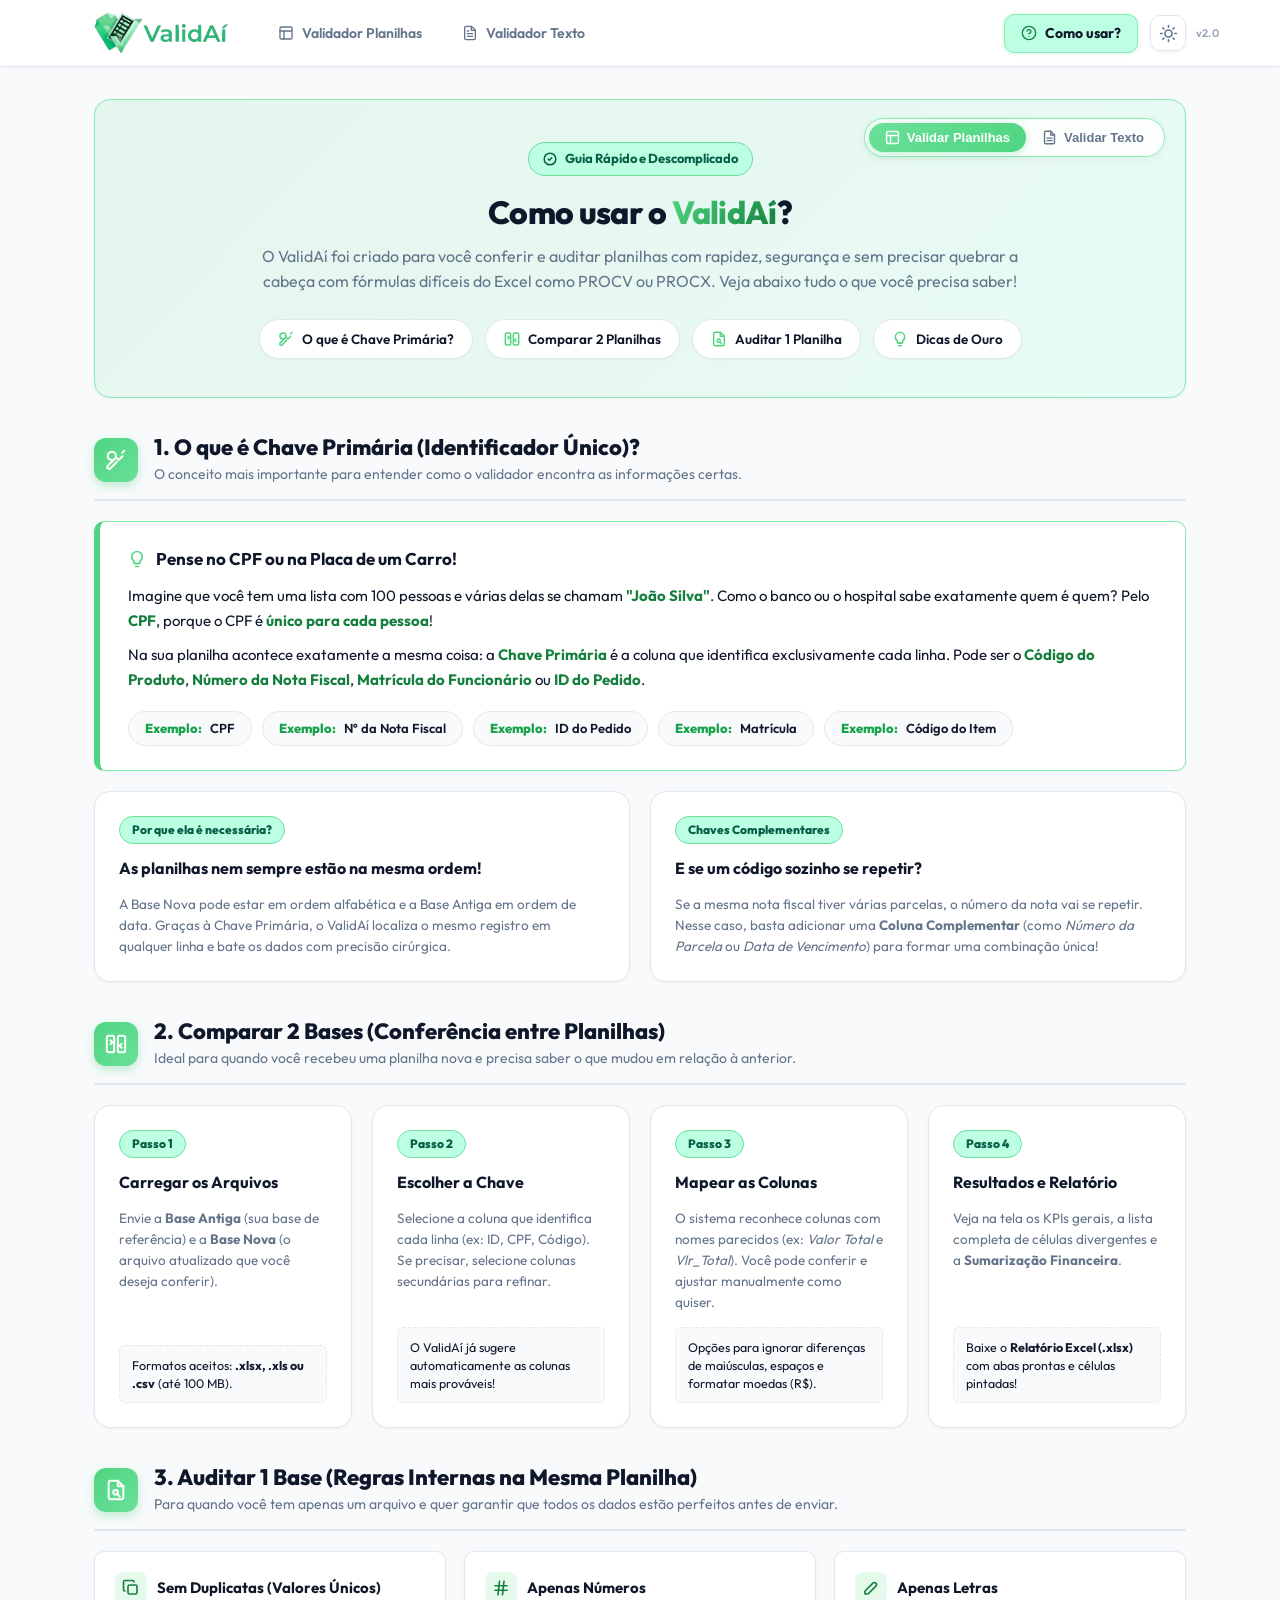
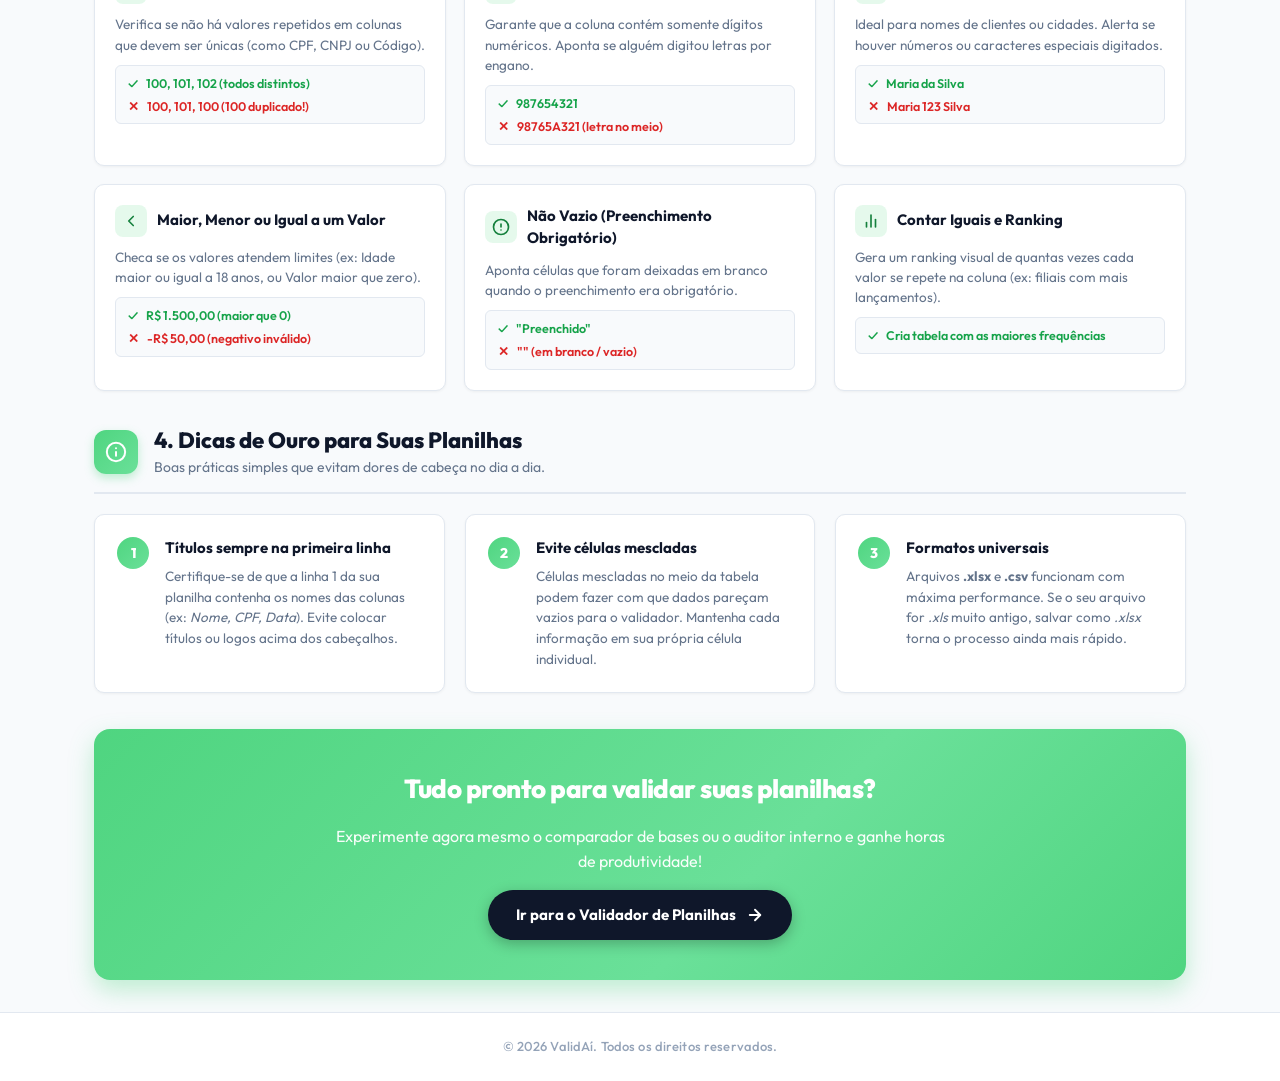
==== commit 186c53a3: "footer" ====
--- a/templates/como_usar.html
+++ b/templates/como_usar.html
@@ -851,7 +851,7 @@
 
     <footer class="footer">
         <div class="container footer-content">
-            <p>Validador interno ValidAí - 2026</p>
+            <p>&copy; 2026 ValidAí. Todos os direitos reservados.</p>
         </div>
     </footer>
 
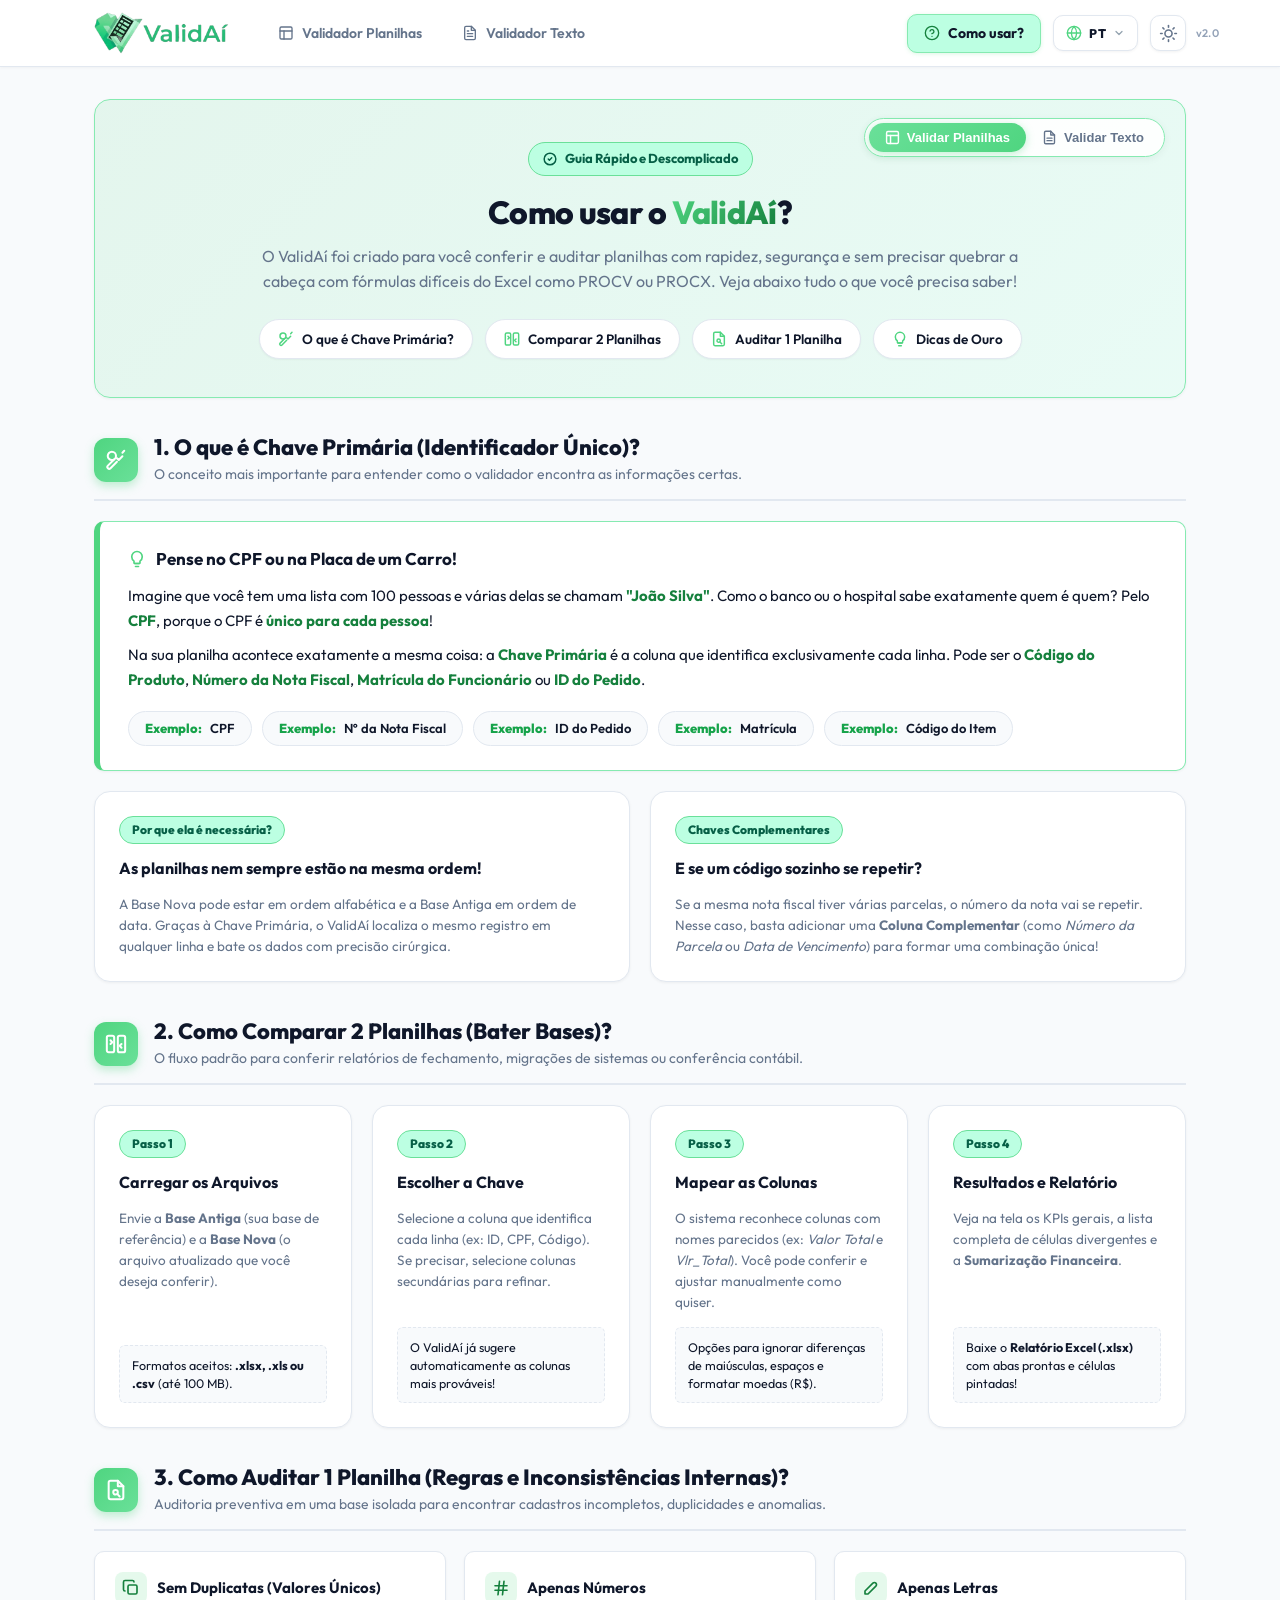
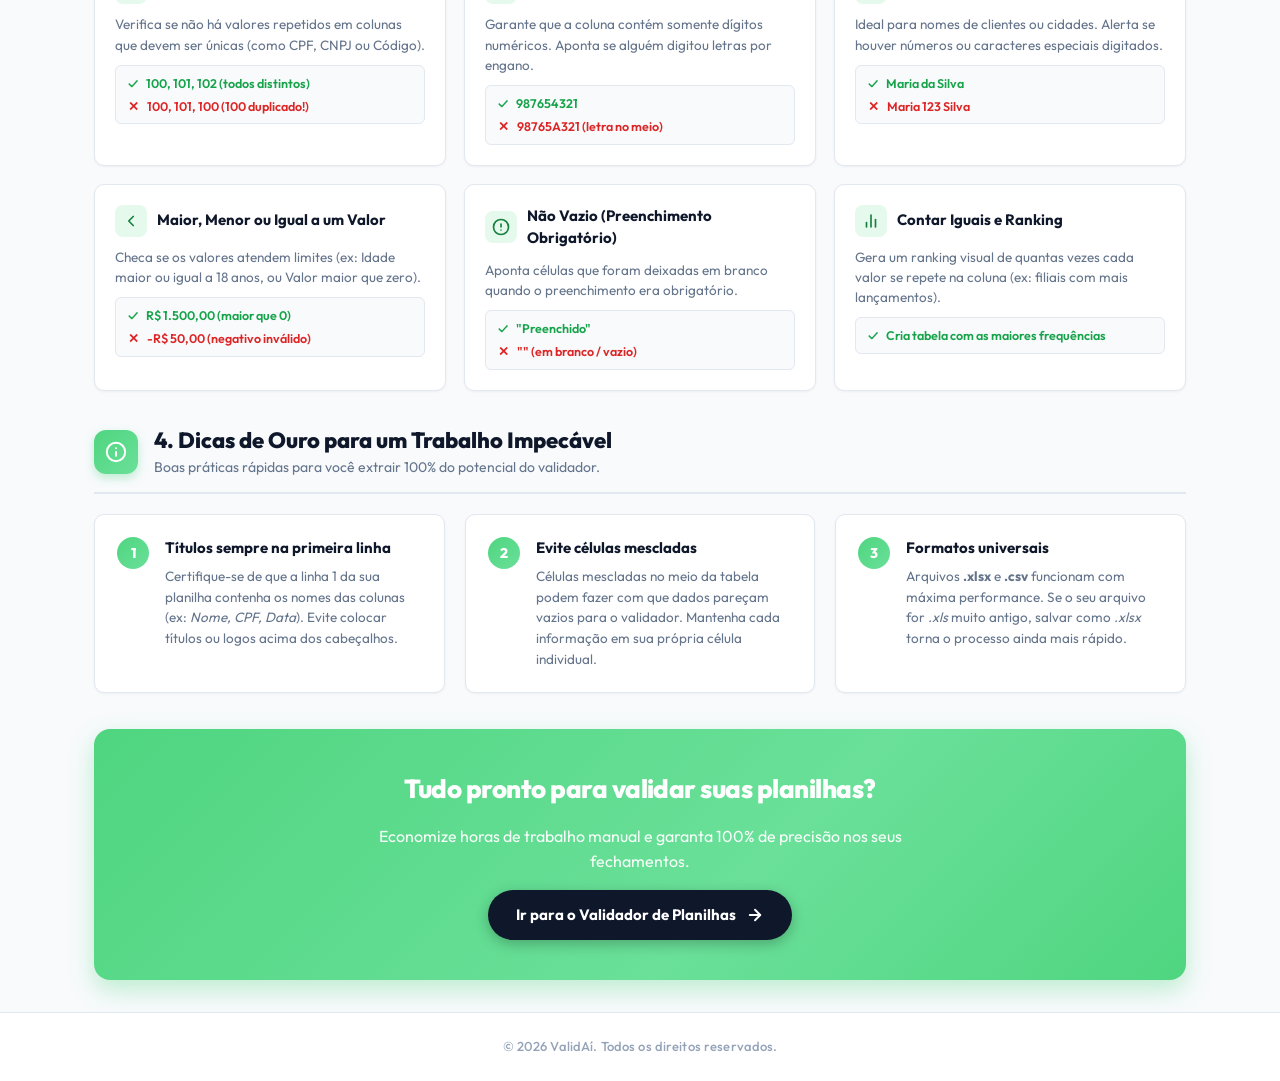
==== commit d049b2f4: "linguagem" ====
--- a/templates/como_usar.html
+++ b/templates/como_usar.html
@@ -14,6 +14,8 @@
     <script>
         (function() {
             try {
+                var lang = localStorage.getItem('validai_lang') || 'pt';
+                document.documentElement.setAttribute('lang', lang);
                 var theme = localStorage.getItem('splitc_theme');
                 if (theme === 'dark') {
                     document.documentElement.setAttribute('data-theme', 'dark');
@@ -27,6 +29,7 @@
             } catch(e) {}
         })();
     </script>
+    <script src="/static/js/i18n.js?v=1"></script>
 </head>
 <body>
 
@@ -45,7 +48,7 @@
                             <line x1="3" y1="9" x2="21" y2="9"/>
                             <line x1="9" y1="21" x2="9" y2="9"/>
                         </svg>
-                        <span>Validador Planilhas</span>
+                        <span data-i18n="nav_sheets">Validador Planilhas</span>
                     </a>
                     <a href="/validador-texto" class="nav-menu-link">
                         <svg class="nav-menu-icon" width="16" height="16" viewBox="0 0 24 24" fill="none" stroke="currentColor" stroke-width="2" stroke-linecap="round" stroke-linejoin="round">
@@ -55,7 +58,7 @@
                             <line x1="16" y1="17" x2="8" y2="17"/>
                             <line x1="10" y1="9" x2="8" y2="9"/>
                         </svg>
-                        <span>Validador Texto</span>
+                        <span data-i18n="nav_text">Validador Texto</span>
                     </a>
                 </nav>
             </div>
@@ -67,9 +70,42 @@
                         <path d="M9.09 9a3 3 0 0 1 5.83 1c0 2-3 3-3 3"/>
                         <line x1="12" y1="17" x2="12.01" y2="17"/>
                     </svg>
-                    <span>Como usar?</span>
+                    <span data-i18n="nav_how_to_use">Como usar?</span>
                 </a>
-                <button type="button" class="theme-toggle-btn" id="theme-toggle-btn" title="Alternar tema claro/escuro" aria-label="Alternar tema">
+
+                <!-- Dropdown de Idiomas (PT / ES / EN) -->
+                <div class="lang-dropdown-wrapper" id="lang-dropdown-wrapper">
+                    <button type="button" class="lang-toggle-btn" id="lang-toggle-btn" aria-haspopup="true" aria-expanded="false" title="Idioma / Language">
+                        <svg class="lang-globe-icon" width="16" height="16" viewBox="0 0 24 24" fill="none" stroke="currentColor" stroke-width="2" stroke-linecap="round" stroke-linejoin="round">
+                            <circle cx="12" cy="12" r="10"/>
+                            <line x1="2" y1="12" x2="22" y2="12"/>
+                            <path d="M12 2a15.3 15.3 0 0 1 4 10 15.3 15.3 0 0 1-4 10 15.3 15.3 0 0 1-4-10 15.3 15.3 0 0 1 4-10z"/>
+                        </svg>
+                        <span class="lang-current-code" id="lang-current-code">PT</span>
+                        <svg class="lang-arrow-icon" width="12" height="12" viewBox="0 0 24 24" fill="none" stroke="currentColor" stroke-width="2.5" stroke-linecap="round" stroke-linejoin="round">
+                            <polyline points="6 9 12 15 18 9"/>
+                        </svg>
+                    </button>
+                    <div class="lang-dropdown-menu" id="lang-dropdown-menu" role="menu">
+                        <button type="button" class="lang-option active" data-lang="pt" role="menuitem">
+                            <span class="lang-flag">🇧🇷</span>
+                            <span class="lang-name">Português</span>
+                            <span class="lang-badge">PT</span>
+                        </button>
+                        <button type="button" class="lang-option" data-lang="es" role="menuitem">
+                            <span class="lang-flag">🇪🇸</span>
+                            <span class="lang-name">Español</span>
+                            <span class="lang-badge">ES</span>
+                        </button>
+                        <button type="button" class="lang-option" data-lang="en" role="menuitem">
+                            <span class="lang-flag">🇺🇸</span>
+                            <span class="lang-name">English</span>
+                            <span class="lang-badge">EN</span>
+                        </button>
+                    </div>
+                </div>
+
+                <button type="button" class="theme-toggle-btn" id="theme-toggle-btn" title="Alternar tema claro/escuro" aria-label="Alternar tema" data-i18n-title="nav_toggle_theme">
                     <svg class="theme-icon-svg" width="19" height="19" viewBox="0 0 24 24">
                         <defs>
                             <linearGradient id="theme-grad-orange" x1="0%" y1="0%" x2="0%" y2="100%">
@@ -110,7 +146,7 @@
                                 <line x1="3" y1="9" x2="21" y2="9"/>
                                 <line x1="9" y1="21" x2="9" y2="9"/>
                             </svg>
-                            <span>Validar Planilhas</span>
+                            <span data-i18n="guide_btn_planilhas">Validar Planilhas</span>
                         </button>
                         <button type="button" class="mode-btn" id="btn-guide-texto" data-guide="texto" title="Ver guia do Validador de Texto e Documentos">
                             <svg width="15" height="15" viewBox="0 0 24 24" fill="none" stroke="currentColor" stroke-width="2.2" stroke-linecap="round" stroke-linejoin="round">
@@ -119,7 +155,7 @@
                                 <line x1="16" y1="13" x2="8" y2="13"/>
                                 <line x1="16" y1="17" x2="8" y2="17"/>
                             </svg>
-                            <span>Validar Texto</span>
+                            <span data-i18n="guide_btn_texto">Validar Texto</span>
                         </button>
                     </div>
                 </div>
@@ -129,13 +165,13 @@
                         <circle cx="12" cy="12" r="10"/>
                         <path d="m9 12 2 2 4-4"/>
                     </svg>
-                    <span>Guia Rápido e Descomplicado</span>
+                    <span data-i18n="guide_hero_badge">Guia Rápido e Descomplicado</span>
                 </div>
-                <h1 class="guide-hero-title">Como usar o <span class="highlight">ValidAí</span>?</h1>
+                <h1 class="guide-hero-title" data-i18n="guide_hero_title_html">Como usar o <span class="highlight">ValidAí</span>?</h1>
 
                 <!-- Subtítulo e Atalhos: Modo Planilhas -->
                 <div id="hero-content-planilhas">
-                    <p class="guide-hero-subtitle">
+                    <p class="guide-hero-subtitle" data-i18n="guide_planilhas_sub">
                         O ValidAí foi criado para você conferir e auditar planilhas com rapidez, segurança e sem precisar quebrar a cabeça com fórmulas difíceis do Excel como PROCV ou PROCX. Veja abaixo tudo o que você precisa saber!
                     </p>
 
@@ -145,7 +181,7 @@
                                 <path d="m21 2-2 2m-6 6 2 2 4-4m-6 6-7 7a2 2 0 0 1-2.83-2.83l7-7"/>
                                 <circle cx="7.5" cy="7.5" r="4.5"/>
                             </svg>
-                            <span>O que é Chave Primária?</span>
+                            <span data-i18n="guide_pill_pk">O que é Chave Primária?</span>
                         </a>
                         <a href="#sec-comparar-bases" class="guide-nav-pill-btn">
                             <svg class="guide-pill-svg" width="16" height="16" viewBox="0 0 24 24" fill="none" stroke="currentColor" stroke-width="2.2" stroke-linecap="round" stroke-linejoin="round">
@@ -154,7 +190,7 @@
                                 <path d="m6 12 2-2-2-2"/>
                                 <path d="m18 12-2 2 2 2"/>
                             </svg>
-                            <span>Comparar 2 Planilhas</span>
+                            <span data-i18n="guide_pill_dual">Comparar 2 Planilhas</span>
                         </a>
                         <a href="#sec-auditar-base" class="guide-nav-pill-btn">
                             <svg class="guide-pill-svg" width="16" height="16" viewBox="0 0 24 24" fill="none" stroke="currentColor" stroke-width="2.2" stroke-linecap="round" stroke-linejoin="round">
@@ -163,7 +199,7 @@
                                 <circle cx="11.5" cy="14.5" r="2.5"/>
                                 <path d="m13.5 16.5 2.5 2.5"/>
                             </svg>
-                            <span>Auditar 1 Planilha</span>
+                            <span data-i18n="guide_pill_single">Auditar 1 Planilha</span>
                         </a>
                         <a href="#sec-dicas" class="guide-nav-pill-btn">
                             <svg class="guide-pill-svg" width="16" height="16" viewBox="0 0 24 24" fill="none" stroke="currentColor" stroke-width="2.2" stroke-linecap="round" stroke-linejoin="round">
@@ -171,14 +207,14 @@
                                 <path d="M10 22h4"/>
                                 <path d="M12 2a7 7 0 0 0-7 7c0 2.38 1.19 4.47 3 5.74V17a1 1 0 0 0 1 1h6a1 1 0 0 0 1-1v-2.26c1.81-1.27 3-3.36 3-5.74a7 7 0 0 0-7-7z"/>
                             </svg>
-                            <span>Dicas de Ouro</span>
+                            <span data-i18n="guide_pill_tips">Dicas de Ouro</span>
                         </a>
                     </div>
                 </div>
 
                 <!-- Subtítulo e Atalhos: Modo Texto -->
                 <div id="hero-content-texto" style="display: none;">
-                    <p class="guide-hero-subtitle">
+                    <p class="guide-hero-subtitle" data-i18n="guide_texto_sub">
                         Com o Validador de Texto do ValidAí, você compara duas versões de contratos, minutas, relatórios ou textos (.pdf, .docx ou .txt) em segundos, enxergando exatamente cada palavra adicionada ou removida sem precisar ler linha por linha!
                     </p>
 
@@ -190,7 +226,7 @@
                                 <line x1="16" y1="13" x2="8" y2="13"/>
                                 <line x1="16" y1="17" x2="8" y2="17"/>
                             </svg>
-                            <span>Como Funciona?</span>
+                            <span data-i18n="guide_pill_text_concept">Como Funciona?</span>
                         </a>
                         <a href="#sec-texto-passos" class="guide-nav-pill-btn">
                             <svg class="guide-pill-svg" width="16" height="16" viewBox="0 0 24 24" fill="none" stroke="currentColor" stroke-width="2.2" stroke-linecap="round" stroke-linejoin="round">
@@ -199,14 +235,14 @@
                                 <path d="m6 12 2-2-2-2"/>
                                 <path d="m18 12-2 2 2 2"/>
                             </svg>
-                            <span>Comparar 2 Documentos</span>
+                            <span data-i18n="guide_pill_text_steps">Comparar 2 Documentos</span>
                         </a>
                         <a href="#sec-texto-modos" class="guide-nav-pill-btn">
                             <svg class="guide-pill-svg" width="16" height="16" viewBox="0 0 24 24" fill="none" stroke="currentColor" stroke-width="2.2" stroke-linecap="round" stroke-linejoin="round">
                                 <circle cx="11" cy="11" r="7"/>
                                 <line x1="21" y1="21" x2="16.5" y2="16.5"/>
                             </svg>
-                            <span>Modos e Opções de Leitura</span>
+                            <span data-i18n="guide_pill_text_modes">Modos e Opções de Leitura</span>
                         </a>
                         <a href="#sec-texto-dicas" class="guide-nav-pill-btn">
                             <svg class="guide-pill-svg" width="16" height="16" viewBox="0 0 24 24" fill="none" stroke="currentColor" stroke-width="2.2" stroke-linecap="round" stroke-linejoin="round">
@@ -214,7 +250,7 @@
                                 <path d="M10 22h4"/>
                                 <path d="M12 2a7 7 0 0 0-7 7c0 2.38 1.19 4.47 3 5.74V17a1 1 0 0 0 1 1h6a1 1 0 0 0 1-1v-2.26c1.81-1.27 3-3.36 3-5.74a7 7 0 0 0-7-7z"/>
                             </svg>
-                            <span>Dicas de Ouro</span>
+                            <span data-i18n="guide_pill_tips">Dicas de Ouro</span>
                         </a>
                     </div>
                 </div>
@@ -235,8 +271,8 @@
                             </svg>
                         </div>
                         <div class="guide-section-title-wrap">
-                            <h2>1. O que é Chave Primária (Identificador Único)?</h2>
-                            <p>O conceito mais importante para entender como o validador encontra as informações certas.</p>
+                            <h2 data-i18n="guide_sec1_title">1. O que é Chave Primária (Identificador Único)?</h2>
+                            <p data-i18n="guide_sec1_sub">O conceito mais importante para entender como o validador encontra as informações certas.</p>
                         </div>
                     </div>
 
@@ -247,37 +283,37 @@
                                 <path d="M10 22h4"/>
                                 <path d="M12 2a7 7 0 0 0-7 7c0 2.38 1.19 4.47 3 5.74V17a1 1 0 0 0 1 1h6a1 1 0 0 0 1-1v-2.26c1.81-1.27 3-3.36 3-5.74a7 7 0 0 0-7-7z"/>
                             </svg>
-                            <span>Pense no CPF ou na Placa de um Carro!</span>
-                        </div>
-                        <p class="guide-analogy-text">
+                            <span data-i18n="guide_sec1_analogy_title">Pense no CPF ou na Placa de um Carro!</span>
+                        </div>
+                        <p class="guide-analogy-text" data-i18n="guide_sec1_analogy_p1">
                             Imagine que você tem uma lista com 100 pessoas e várias delas se chamam <strong>"João Silva"</strong>. Como o banco ou o hospital sabe exatamente quem é quem? Pelo <strong>CPF</strong>, porque o CPF é <strong>único para cada pessoa</strong>!
                         </p>
-                        <p class="guide-analogy-text" style="margin-top: 10px;">
+                        <p class="guide-analogy-text" style="margin-top: 10px;" data-i18n="guide_sec1_analogy_p2">
                             Na sua planilha acontece exatamente a mesma coisa: a <strong>Chave Primária</strong> é a coluna que identifica exclusivamente cada linha. Pode ser o <strong>Código do Produto</strong>, <strong>Número da Nota Fiscal</strong>, <strong>Matrícula do Funcionário</strong> ou <strong>ID do Pedido</strong>.
                         </p>
 
                         <div class="guide-example-pill-row">
-                            <span class="guide-example-pill"><span class="pill-tag">Exemplo:</span> CPF</span>
-                            <span class="guide-example-pill"><span class="pill-tag">Exemplo:</span> Nº da Nota Fiscal</span>
-                            <span class="guide-example-pill"><span class="pill-tag">Exemplo:</span> ID do Pedido</span>
-                            <span class="guide-example-pill"><span class="pill-tag">Exemplo:</span> Matrícula</span>
-                            <span class="guide-example-pill"><span class="pill-tag">Exemplo:</span> Código do Item</span>
+                            <span class="guide-example-pill"><span class="pill-tag" data-i18n="guide_sec1_pill_example">Exemplo:</span> <span data-i18n="guide_sec1_pill_cpf">CPF</span></span>
+                            <span class="guide-example-pill"><span class="pill-tag" data-i18n="guide_sec1_pill_example">Exemplo:</span> <span data-i18n="guide_sec1_pill_nfe">Nº da Nota Fiscal</span></span>
+                            <span class="guide-example-pill"><span class="pill-tag" data-i18n="guide_sec1_pill_example">Exemplo:</span> <span data-i18n="guide_sec1_pill_id">ID do Pedido</span></span>
+                            <span class="guide-example-pill"><span class="pill-tag" data-i18n="guide_sec1_pill_example">Exemplo:</span> <span data-i18n="guide_sec1_pill_matr">Matrícula</span></span>
+                            <span class="guide-example-pill"><span class="pill-tag" data-i18n="guide_sec1_pill_example">Exemplo:</span> <span data-i18n="guide_sec1_pill_sku">Código do Item</span></span>
                         </div>
                     </div>
 
                     <div class="guide-steps-grid" style="grid-template-columns: repeat(auto-fit, minmax(320px, 1fr));">
                         <div class="guide-step-card">
-                            <div class="guide-step-badge">Por que ela é necessária?</div>
-                            <h3 class="guide-step-title">As planilhas nem sempre estão na mesma ordem!</h3>
-                            <p class="guide-step-desc">
+                            <div class="guide-step-badge" data-i18n="guide_sec1_c1_badge">Por que ela é necessária?</div>
+                            <h3 class="guide-step-title" data-i18n="guide_sec1_c1_title">As planilhas nem sempre estão na mesma ordem!</h3>
+                            <p class="guide-step-desc" data-i18n="guide_sec1_c1_desc">
                                 A Base Nova pode estar em ordem alfabética e a Base Antiga em ordem de data. Graças à Chave Primária, o ValidAí localiza o mesmo registro em qualquer linha e bate os dados com precisão cirúrgica.
                             </p>
                         </div>
 
                         <div class="guide-step-card">
-                            <div class="guide-step-badge">Chaves Complementares</div>
-                            <h3 class="guide-step-title">E se um código sozinho se repetir?</h3>
-                            <p class="guide-step-desc">
+                            <div class="guide-step-badge" data-i18n="guide_sec1_c2_badge">Chaves Complementares</div>
+                            <h3 class="guide-step-title" data-i18n="guide_sec1_c2_title">E se um código sozinho se repetir?</h3>
+                            <p class="guide-step-desc" data-i18n="guide_sec1_c2_desc">
                                 Se a mesma nota fiscal tiver várias parcelas, o número da nota vai se repetir. Nesse caso, basta adicionar uma <strong>Coluna Complementar</strong> (como <em>Número da Parcela</em> ou <em>Data de Vencimento</em>) para formar uma combinação única!
                             </p>
                         </div>
@@ -296,52 +332,52 @@
                             </svg>
                         </div>
                         <div class="guide-section-title-wrap">
-                            <h2>2. Comparar 2 Bases (Conferência entre Planilhas)</h2>
-                            <p>Ideal para quando você recebeu uma planilha nova e precisa saber o que mudou em relação à anterior.</p>
+                            <h2 data-i18n="guide_sec2_title">2. Como Comparar 2 Planilhas (Bater Bases)?</h2>
+                            <p data-i18n="guide_sec2_sub">O fluxo padrão para conferir relatórios de fechamento, migrações de sistemas ou conferência contábil.</p>
                         </div>
                     </div>
 
                     <div class="guide-steps-grid">
                         <div class="guide-step-card">
-                            <div class="guide-step-badge">Passo 1</div>
-                            <h3 class="guide-step-title">Carregar os Arquivos</h3>
-                            <p class="guide-step-desc">
+                            <div class="guide-step-badge" data-i18n="guide_sec2_step1_badge">Passo 1</div>
+                            <h3 class="guide-step-title" data-i18n="guide_sec2_step1_title">Carregar os Arquivos</h3>
+                            <p class="guide-step-desc" data-i18n="guide_sec2_step1_desc">
                                 Envie a <strong>Base Antiga</strong> (sua base de referência) e a <strong>Base Nova</strong> (o arquivo atualizado que você deseja conferir).
                             </p>
-                            <div class="guide-step-highlight">
+                            <div class="guide-step-highlight" data-i18n="guide_sec2_step1_hl">
                                 Formatos aceitos: <strong>.xlsx, .xls ou .csv</strong> (até 100 MB).
                             </div>
                         </div>
 
                         <div class="guide-step-card">
-                            <div class="guide-step-badge">Passo 2</div>
-                            <h3 class="guide-step-title">Escolher a Chave</h3>
-                            <p class="guide-step-desc">
+                            <div class="guide-step-badge" data-i18n="guide_sec2_step2_badge">Passo 2</div>
+                            <h3 class="guide-step-title" data-i18n="guide_sec2_step2_title">Escolher a Chave</h3>
+                            <p class="guide-step-desc" data-i18n="guide_sec2_step2_desc">
                                 Selecione a coluna que identifica cada linha (ex: ID, CPF, Código). Se precisar, selecione colunas secundárias para refinar.
                             </p>
-                            <div class="guide-step-highlight">
+                            <div class="guide-step-highlight" data-i18n="guide_sec2_step2_hl">
                                 O ValidAí já sugere automaticamente as colunas mais prováveis!
                             </div>
                         </div>
 
                         <div class="guide-step-card">
-                            <div class="guide-step-badge">Passo 3</div>
-                            <h3 class="guide-step-title">Mapear as Colunas</h3>
-                            <p class="guide-step-desc">
+                            <div class="guide-step-badge" data-i18n="guide_sec2_step3_badge">Passo 3</div>
+                            <h3 class="guide-step-title" data-i18n="guide_sec2_step3_title">Mapear as Colunas</h3>
+                            <p class="guide-step-desc" data-i18n="guide_sec2_step3_desc">
                                 O sistema reconhece colunas com nomes parecidos (ex: <em>Valor Total</em> e <em>Vlr_Total</em>). Você pode conferir e ajustar manualmente como quiser.
                             </p>
-                            <div class="guide-step-highlight">
+                            <div class="guide-step-highlight" data-i18n="guide_sec2_step3_hl">
                                 Opções para ignorar diferenças de maiúsculas, espaços e formatar moedas (R$).
                             </div>
                         </div>
 
                         <div class="guide-step-card">
-                            <div class="guide-step-badge">Passo 4</div>
-                            <h3 class="guide-step-title">Resultados e Relatório</h3>
-                            <p class="guide-step-desc">
+                            <div class="guide-step-badge" data-i18n="guide_sec2_step4_badge">Passo 4</div>
+                            <h3 class="guide-step-title" data-i18n="guide_sec2_step4_title">Resultados e Relatório</h3>
+                            <p class="guide-step-desc" data-i18n="guide_sec2_step4_desc">
                                 Veja na tela os KPIs gerais, a lista completa de células divergentes e a <strong>Sumarização Financeira</strong>.
                             </p>
-                            <div class="guide-step-highlight">
+                            <div class="guide-step-highlight" data-i18n="guide_sec2_step4_hl">
                                 Baixe o <strong>Relatório Excel (.xlsx)</strong> com abas prontas e células pintadas!
                             </div>
                         </div>
@@ -360,8 +396,8 @@
                             </svg>
                         </div>
                         <div class="guide-section-title-wrap">
-                            <h2>3. Auditar 1 Base (Regras Internas na Mesma Planilha)</h2>
-                            <p>Para quando você tem apenas um arquivo e quer garantir que todos os dados estão perfeitos antes de enviar.</p>
+                            <h2 data-i18n="guide_sec3_title">3. Como Auditar 1 Base (Regras Internas na Mesma Planilha)?</h2>
+                            <p data-i18n="guide_sec3_sub">Auditoria preventiva em uma base isolada para encontrar cadastros incompletos, duplicidades e anomalias.</p>
                         </div>
                     </div>
 
@@ -370,14 +406,14 @@
                         <div class="guide-rule-card">
                             <div class="guide-rule-header">
                                 <div class="guide-rule-icon">
-                                    <svg width="18" height="18" viewBox="0 0 24 24" fill="none" stroke="currentColor" stroke-width="2.2" stroke-linecap="round" stroke-linejoin="round">
+                                     <svg width="18" height="18" viewBox="0 0 24 24" fill="none" stroke="currentColor" stroke-width="2.2" stroke-linecap="round" stroke-linejoin="round">
                                         <rect x="8" y="8" width="12" height="12" rx="2"/>
                                         <path d="M4 16c-1.1 0-2-.9-2-2V4c0-1.1.9-2 2-2h10c1.1 0 2 .9 2 2"/>
                                     </svg>
                                 </div>
-                                <span class="guide-rule-name">Sem Duplicatas (Valores Únicos)</span>
-                            </div>
-                            <p class="guide-rule-desc">Verifica se não há valores repetidos em colunas que devem ser únicas (como CPF, CNPJ ou Código).</p>
+                                <span class="guide-rule-name" data-i18n="guide_sec3_rule1_name">Sem Duplicatas (Valores Únicos)</span>
+                            </div>
+                            <p class="guide-rule-desc" data-i18n="guide_sec3_rule1_desc">Verifica se não há valores repetidos em colunas que devem ser únicas (como CPF, CNPJ ou Código).</p>
                             <div class="guide-rule-example">
                                 <div class="guide-rule-example-item valid"><span>✓</span> 100, 101, 102 (todos distintos)</div>
                                 <div class="guide-rule-example-item invalid"><span>✕</span> 100, 101, 100 (100 duplicado!)</div>
@@ -395,9 +431,9 @@
                                         <line x1="16" y1="3" x2="14" y2="21"/>
                                     </svg>
                                 </div>
-                                <span class="guide-rule-name">Apenas Números</span>
-                            </div>
-                            <p class="guide-rule-desc">Garante que a coluna contém somente dígitos numéricos. Aponta se alguém digitou letras por engano.</p>
+                                <span class="guide-rule-name" data-i18n="guide_sec3_rule2_name">Apenas Números</span>
+                            </div>
+                            <p class="guide-rule-desc" data-i18n="guide_sec3_rule2_desc">Garante que a coluna contém somente dígitos numéricos. Aponta se alguém digitou letras por engano.</p>
                             <div class="guide-rule-example">
                                 <div class="guide-rule-example-item valid"><span>✓</span> 987654321</div>
                                 <div class="guide-rule-example-item invalid"><span>✕</span> 98765A321 (letra no meio)</div>
@@ -412,9 +448,9 @@
                                         <path d="M4 20h4l10.5-10.5a2.828 2.828 0 1 0-4-4L4 16v4z"/>
                                     </svg>
                                 </div>
-                                <span class="guide-rule-name">Apenas Letras</span>
-                            </div>
-                            <p class="guide-rule-desc">Ideal para nomes de clientes ou cidades. Alerta se houver números ou caracteres especiais digitados.</p>
+                                <span class="guide-rule-name" data-i18n="guide_sec3_rule3_name">Apenas Letras</span>
+                            </div>
+                            <p class="guide-rule-desc" data-i18n="guide_sec3_rule3_desc">Ideal para nomes de clientes ou cidades. Alerta se houver números ou caracteres especiais digitados.</p>
                             <div class="guide-rule-example">
                                 <div class="guide-rule-example-item valid"><span>✓</span> Maria da Silva</div>
                                 <div class="guide-rule-example-item invalid"><span>✕</span> Maria 123 Silva</div>
@@ -429,9 +465,9 @@
                                         <polyline points="15 6 9 12 15 18"/>
                                     </svg>
                                 </div>
-                                <span class="guide-rule-name">Maior, Menor ou Igual a um Valor</span>
-                            </div>
-                            <p class="guide-rule-desc">Checa se os valores atendem limites (ex: Idade maior ou igual a 18 anos, ou Valor maior que zero).</p>
+                                <span class="guide-rule-name" data-i18n="guide_sec3_rule4_name">Maior, Menor ou Igual a um Valor</span>
+                            </div>
+                            <p class="guide-rule-desc" data-i18n="guide_sec3_rule4_desc">Checa se os valores atendem limites (ex: Idade maior ou igual a 18 anos, ou Valor maior que zero).</p>
                             <div class="guide-rule-example">
                                 <div class="guide-rule-example-item valid"><span>✓</span> R$ 1.500,00 (maior que 0)</div>
                                 <div class="guide-rule-example-item invalid"><span>✕</span> -R$ 50,00 (negativo inválido)</div>
@@ -448,9 +484,9 @@
                                         <line x1="12" y1="16" x2="12.01" y2="16"/>
                                     </svg>
                                 </div>
-                                <span class="guide-rule-name">Não Vazio (Preenchimento Obrigatório)</span>
-                            </div>
-                            <p class="guide-rule-desc">Aponta células que foram deixadas em branco quando o preenchimento era obrigatório.</p>
+                                <span class="guide-rule-name" data-i18n="guide_sec3_rule5_name">Não Vazio (Preenchimento Obrigatório)</span>
+                            </div>
+                            <p class="guide-rule-desc" data-i18n="guide_sec3_rule5_desc">Aponta células que foram deixadas em branco quando o preenchimento era obrigatório.</p>
                             <div class="guide-rule-example">
                                 <div class="guide-rule-example-item valid"><span>✓</span> "Preenchido"</div>
                                 <div class="guide-rule-example-item invalid"><span>✕</span> "" (em branco / vazio)</div>
@@ -467,9 +503,9 @@
                                         <line x1="6" y1="20" x2="6" y2="14"/>
                                     </svg>
                                 </div>
-                                <span class="guide-rule-name">Contar Iguais e Ranking</span>
-                            </div>
-                            <p class="guide-rule-desc">Gera um ranking visual de quantas vezes cada valor se repete na coluna (ex: filiais com mais lançamentos).</p>
+                                <span class="guide-rule-name" data-i18n="guide_sec3_rule6_name">Contar Iguais e Ranking</span>
+                            </div>
+                            <p class="guide-rule-desc" data-i18n="guide_sec3_rule6_desc">Gera um ranking visual de quantas vezes cada valor se repete na coluna (ex: filiais com mais lançamentos).</p>
                             <div class="guide-rule-example">
                                 <div class="guide-rule-example-item valid"><span>✓</span> Cria tabela com as maiores frequências</div>
                             </div>
@@ -488,8 +524,8 @@
                             </svg>
                         </div>
                         <div class="guide-section-title-wrap">
-                            <h2>4. Dicas de Ouro para Suas Planilhas</h2>
-                            <p>Boas práticas simples que evitam dores de cabeça no dia a dia.</p>
+                            <h2 data-i18n="guide_sec4_title">4. Dicas de Ouro para um Trabalho Impecável</h2>
+                            <p data-i18n="guide_sec4_sub">Boas práticas rápidas para você extrair 100% do potencial do validador.</p>
                         </div>
                     </div>
 
@@ -497,24 +533,24 @@
                         <div class="guide-tip-card">
                             <div class="guide-tip-num">1</div>
                             <div class="guide-tip-content">
-                                <h4>Títulos sempre na primeira linha</h4>
-                                <p>Certifique-se de que a linha 1 da sua planilha contenha os nomes das colunas (ex: <em>Nome, CPF, Data</em>). Evite colocar títulos ou logos acima dos cabeçalhos.</p>
+                                <h4 data-i18n="guide_sec4_tip1_title">Títulos sempre na primeira linha</h4>
+                                <p data-i18n="guide_sec4_tip1_desc">Certifique-se de que a linha 1 da sua planilha contenha os nomes das colunas (ex: <em>Nome, CPF, Data</em>). Evite colocar títulos ou logos acima dos cabeçalhos.</p>
                             </div>
                         </div>
 
                         <div class="guide-tip-card">
                             <div class="guide-tip-num">2</div>
                             <div class="guide-tip-content">
-                                <h4>Evite células mescladas</h4>
-                                <p>Células mescladas no meio da tabela podem fazer com que dados pareçam vazios para o validador. Mantenha cada informação em sua própria célula individual.</p>
+                                <h4 data-i18n="guide_sec4_tip2_title">Evite células mescladas</h4>
+                                <p data-i18n="guide_sec4_tip2_desc">Células mescladas no meio da tabela podem fazer com que dados pareçam vazios para o validador. Mantenha cada informação em sua própria célula individual.</p>
                             </div>
                         </div>
 
                         <div class="guide-tip-card">
                             <div class="guide-tip-num">3</div>
                             <div class="guide-tip-content">
-                                <h4>Formatos universais</h4>
-                                <p>Arquivos <strong>.xlsx</strong> e <strong>.csv</strong> funcionam com máxima performance. Se o seu arquivo for <em>.xls</em> muito antigo, salvar como <em>.xlsx</em> torna o processo ainda mais rápido.</p>
+                                <h4 data-i18n="guide_sec4_tip3_title">Formatos universais</h4>
+                                <p data-i18n="guide_sec4_tip3_desc">Arquivos <strong>.xlsx</strong> e <strong>.csv</strong> funcionam com máxima performance. Se o seu arquivo for <em>.xls</em> muito antigo, salvar como <em>.xlsx</em> torna o processo ainda mais rápido.</p>
                             </div>
                         </div>
                     </div>
@@ -522,10 +558,10 @@
 
                 <!-- CTA FINAL PLANILHAS -->
                 <section class="guide-cta-card">
-                    <h3>Tudo pronto para validar suas planilhas?</h3>
-                    <p>Experimente agora mesmo o comparador de bases ou o auditor interno e ganhe horas de produtividade!</p>
+                    <h3 data-i18n="guide_cta_planilhas_title">Tudo pronto para validar suas planilhas?</h3>
+                    <p data-i18n="guide_cta_planilhas_desc">Economize horas de trabalho manual e garanta 100% de precisão nos seus fechamentos.</p>
                     <a href="/" class="btn-guide-cta">
-                        <span>Ir para o Validador de Planilhas</span>
+                        <span data-i18n="guide_cta_planilhas_btn">Ir para o Validador de Planilhas</span>
                         <svg width="18" height="18" viewBox="0 0 24 24" fill="none" stroke="currentColor" stroke-width="2.5" stroke-linecap="round" stroke-linejoin="round">
                             <line x1="5" y1="12" x2="19" y2="12"/>
                             <polyline points="12 5 19 12 12 19"/>
@@ -552,8 +588,8 @@
                             </svg>
                         </div>
                         <div class="guide-section-title-wrap">
-                            <h2>1. Como Funciona a Comparação de Textos e Documentos?</h2>
-                            <p>Entenda como o ValidAí encontra até uma única vírgula ou palavra trocada em dezenas de páginas.</p>
+                            <h2 data-i18n="guide_text_sec1_title">1. Como Funciona o Validador de Texto?</h2>
+                            <p data-i18n="guide_text_sec1_sub">Entenda como a ferramenta processa arquivos PDF, documentos Word e textos colados em instantes.</p>
                         </div>
                     </div>
 
@@ -564,37 +600,37 @@
                                 <path d="M10 22h4"/>
                                 <path d="M12 2a7 7 0 0 0-7 7c0 2.38 1.19 4.47 3 5.74V17a1 1 0 0 0 1 1h6a1 1 0 0 0 1-1v-2.26c1.81-1.27 3-3.36 3-5.74a7 7 0 0 0-7-7z"/>
                             </svg>
-                            <span>Pense em um Marca-Texto Inteligente Revisando um Contrato!</span>
-                        </div>
-                        <p class="guide-analogy-text">
+                            <span data-i18n="guide_text_sec1_analogy_title">Pense em um Marca-Texto Inteligente Revisando um Contrato!</span>
+                        </div>
+                        <p class="guide-analogy-text" data-i18n="guide_text_sec1_analogy_p1">
                             Imagine receber um contrato de 20 páginas revisado por outra área e precisar descobrir se algum valor, prazo ou cláusula foi alterado. Ler página por página com uma régua leva horas e qualquer distração pode deixar passar uma mudança importante!
                         </p>
-                        <p class="guide-analogy-text" style="margin-top: 10px;">
+                        <p class="guide-analogy-text" style="margin-top: 10px;" data-i18n="guide_text_sec1_analogy_p2">
                             O <strong>Validador de Texto</strong> lê os dois documentos instantaneamente e usa cores universais: tudo o que foi <strong>removido ou apagado</strong> aparece grifado em <strong>vermelho tachado</strong>, e tudo o que foi <strong>inserido no documento novo</strong> aparece destacado em <strong>verde</strong>.
                         </p>
 
                         <div class="guide-example-pill-row">
-                            <span class="guide-example-pill"><span class="pill-tag">Exemplo:</span> Contratos e Minutas (.docx)</span>
-                            <span class="guide-example-pill"><span class="pill-tag">Exemplo:</span> Propostas e Laudos (.pdf)</span>
-                            <span class="guide-example-pill"><span class="pill-tag">Exemplo:</span> Aditivos e Cláusulas</span>
-                            <span class="guide-example-pill"><span class="pill-tag">Exemplo:</span> Relatórios e Atas (.txt)</span>
-                            <span class="guide-example-pill"><span class="pill-tag">Exemplo:</span> E-mails e Textos Colados</span>
+                            <span class="guide-example-pill"><span class="pill-tag" data-i18n="guide_sec1_pill_example">Exemplo:</span> <span data-i18n="guide_text_sec1_pill_docx">Contratos e Minutas (.docx)</span></span>
+                            <span class="guide-example-pill"><span class="pill-tag" data-i18n="guide_sec1_pill_example">Exemplo:</span> <span data-i18n="guide_text_sec1_pill_pdf">Propostas e Laudos (.pdf)</span></span>
+                            <span class="guide-example-pill"><span class="pill-tag" data-i18n="guide_sec1_pill_example">Exemplo:</span> <span data-i18n="guide_text_sec1_pill_clauses">Aditivos e Cláusulas</span></span>
+                            <span class="guide-example-pill"><span class="pill-tag" data-i18n="guide_sec1_pill_example">Exemplo:</span> <span data-i18n="guide_text_sec1_pill_txt">Relatórios e Atas (.txt)</span></span>
+                            <span class="guide-example-pill"><span class="pill-tag" data-i18n="guide_sec1_pill_example">Exemplo:</span> <span data-i18n="guide_text_sec1_pill_pasted">E-mails e Textos Colados</span></span>
                         </div>
                     </div>
 
                     <div class="guide-steps-grid" style="grid-template-columns: repeat(auto-fit, minmax(320px, 1fr));">
                         <div class="guide-step-card">
-                            <div class="guide-step-badge">Duas Formas de Usar</div>
-                            <h3 class="guide-step-title">Suba arquivos prontos ou cole o texto na hora!</h3>
-                            <p class="guide-step-desc">
+                            <div class="guide-step-badge" data-i18n="guide_text_sec1_c1_badge">Duas Formas de Usar</div>
+                            <h3 class="guide-step-title" data-i18n="guide_text_sec1_c1_title">Suba arquivos prontos ou cole o texto na hora!</h3>
+                            <p class="guide-step-desc" data-i18n="guide_text_sec1_c1_desc">
                                 Você pode enviar arquivos <strong>.pdf, .docx (Word) ou .txt</strong> diretamente do seu computador, ou clicar no botão <strong>"Colar Texto"</strong> no topo do Passo 1 para digitar ou colar trechos copiados de e-mails e mensagens.
                             </p>
                         </div>
 
                         <div class="guide-step-card">
-                            <div class="guide-step-badge">Alinhamento Automático</div>
-                            <h3 class="guide-step-title">E se alguém inseriu um parágrafo inteiro no meio?</h3>
-                            <p class="guide-step-desc">
+                            <div class="guide-step-badge" data-i18n="guide_text_sec1_c2_badge">Alinhamento Automático</div>
+                            <h3 class="guide-step-title" data-i18n="guide_text_sec1_c2_title">E se alguém inseriu um parágrafo inteiro no meio?</h3>
+                            <p class="guide-step-desc" data-i18n="guide_text_sec1_c2_desc">
                                 Não se preocupe! O ValidAí não compara apenas "linha 1 com linha 1". Ele reconhece que um parágrafo novo entrou e <strong>realinha todo o restante do documento automaticamente</strong> para não gerar falsos erros.
                             </p>
                         </div>
@@ -613,52 +649,52 @@
                             </svg>
                         </div>
                         <div class="guide-section-title-wrap">
-                            <h2>2. Passo a Passo para Comparar 2 Documentos</h2>
-                            <p>Veja como é simples auditar duas versões de qualquer documento ou texto.</p>
+                            <h2 data-i18n="guide_text_sec2_title">2. Passo a Passo: Como Comparar 2 Documentos?</h2>
+                            <p data-i18n="guide_text_sec2_sub">Veja como é simples contrastar versões contratuais, pareceres ou minutas corporativas.</p>
                         </div>
                     </div>
 
                     <div class="guide-steps-grid">
                         <div class="guide-step-card">
-                            <div class="guide-step-badge">Passo 1</div>
-                            <h3 class="guide-step-title">Enviar ou Colar os Textos</h3>
-                            <p class="guide-step-desc">
+                            <div class="guide-step-badge" data-i18n="guide_text_sec2_step1_badge">Passo 1</div>
+                            <h3 class="guide-step-title" data-i18n="guide_text_sec2_step1_title">Enviar ou Colar os Textos</h3>
+                            <p class="guide-step-desc" data-i18n="guide_text_sec2_step1_desc">
                                 Coloque o <strong>Documento Original</strong> na caixa da esquerda e o <strong>Documento Novo</strong> na caixa da direita (ou cole os dois textos).
                             </p>
-                            <div class="guide-step-highlight">
+                            <div class="guide-step-highlight" data-i18n="guide_text_sec2_step1_hl">
                                 Formatos aceitos: <strong>.pdf, .docx ou .txt</strong> (ou texto colado).
                             </div>
                         </div>
 
                         <div class="guide-step-card">
-                            <div class="guide-step-badge">Passo 2</div>
-                            <h3 class="guide-step-title">Escolher o Modo Visual</h3>
-                            <p class="guide-step-desc">
+                            <div class="guide-step-badge" data-i18n="guide_text_sec2_step2_badge">Passo 2</div>
+                            <h3 class="guide-step-title" data-i18n="guide_text_sec2_step2_title">Escolher o Modo Visual</h3>
+                            <p class="guide-step-desc" data-i18n="guide_text_sec2_step2_desc">
                                 Selecione como prefere enxergar as alterações: <strong>Rich text</strong> (lado a lado), <strong>Redline</strong> (texto único unificado) ou <strong>Plain text</strong>.
                             </p>
-                            <div class="guide-step-highlight">
+                            <div class="guide-step-highlight" data-i18n="guide_text_sec2_step2_hl">
                                 Você também pode trocar o modo depois que o resultado aparecer!
                             </div>
                         </div>
 
                         <div class="guide-step-card">
-                            <div class="guide-step-badge">Passo 3</div>
-                            <h3 class="guide-step-title">Definir a Precisão</h3>
-                            <p class="guide-step-desc">
+                            <div class="guide-step-badge" data-i18n="guide_text_sec2_step3_badge">Passo 3</div>
+                            <h3 class="guide-step-title" data-i18n="guide_text_sec2_step3_title">Definir a Precisão</h3>
+                            <p class="guide-step-desc" data-i18n="guide_text_sec2_step3_desc">
                                 Escolha se quer ignorar espaços extras, diferenças entre letras maiúsculas/minúsculas ou linhas em branco.
                             </p>
-                            <div class="guide-step-highlight">
+                            <div class="guide-step-highlight" data-i18n="guide_text_sec2_step3_hl">
                                 O destaque por palavra já vem ativado por padrão para facilitar a leitura.
                             </div>
                         </div>
 
                         <div class="guide-step-card">
-                            <div class="guide-step-badge">Passo 4</div>
-                            <h3 class="guide-step-title">Analytics e Exportação PDF</h3>
-                            <p class="guide-step-desc">
+                            <div class="guide-step-badge" data-i18n="guide_text_sec2_step4_badge">Passo 4</div>
+                            <h3 class="guide-step-title" data-i18n="guide_text_sec2_step4_title">Analytics e Exportação PDF</h3>
+                            <p class="guide-step-desc" data-i18n="guide_text_sec2_step4_desc">
                                 Confira o <strong>Índice de Similaridade (%)</strong>, total de palavras inseridas/removidas e navegue pelas divergências.
                             </p>
-                            <div class="guide-step-highlight">
+                            <div class="guide-step-highlight" data-i18n="guide_text_sec2_step4_hl">
                                 Baixe o <strong>Relatório em PDF (.pdf)</strong> pronto com todas as diferenças grifadas!
                             </div>
                         </div>
@@ -675,8 +711,8 @@
                             </svg>
                         </div>
                         <div class="guide-section-title-wrap">
-                            <h2>3. Entendendo os Modos de Exibição e Opções de Leitura</h2>
-                            <p>Para que serve cada modo visual e cada opção de configuração do validador de texto.</p>
+                            <h2 data-i18n="guide_text_sec3_title">3. Modos de Exibição e Opções de Leitura</h2>
+                            <p data-i18n="guide_text_sec3_sub">Escolha a melhor visualização para a sua análise: lado a lado, unificado ou puro.</p>
                         </div>
                     </div>
 
@@ -690,9 +726,9 @@
                                         <rect x="14" y="3" width="8" height="18" rx="2"/>
                                     </svg>
                                 </div>
-                                <span class="guide-rule-name">Modo Rich Text (Lado a Lado)</span>
-                            </div>
-                            <p class="guide-rule-desc">Mostra o Documento Original na esquerda e o Documento Novo na direita, rolando os dois juntos na tela.</p>
+                                <span class="guide-rule-name" data-i18n="guide_text_sec3_mode1_name">Modo Rich Text (Lado a Lado)</span>
+                            </div>
+                            <p class="guide-rule-desc" data-i18n="guide_text_sec3_mode1_desc">Mostra o Documento Original na esquerda e o Documento Novo na direita, rolando os dois juntos na tela.</p>
                             <div class="guide-rule-example">
                                 <div class="guide-rule-example-item invalid"><span>✕</span> Esquerda: mostra em vermelho o que saiu</div>
                                 <div class="guide-rule-example-item valid"><span>✓</span> Direita: mostra em verde o que entrou</div>
@@ -708,9 +744,9 @@
                                         <polyline points="14 2 14 8 20 8"/>
                                     </svg>
                                 </div>
-                                <span class="guide-rule-name">Modo Redline (Unificado)</span>
-                            </div>
-                            <p class="guide-rule-desc">Funde os dois arquivos em uma única folha contínua, ideal para revisão jurídica e aprovação de minutas.</p>
+                                <span class="guide-rule-name" data-i18n="guide_text_sec3_mode2_name">Modo Redline (Unificado)</span>
+                            </div>
+                            <p class="guide-rule-desc" data-i18n="guide_text_sec3_mode2_desc">Funde os dois arquivos em uma única folha contínua, ideal para revisão jurídica e aprovação de minutas.</p>
                             <div class="guide-rule-example">
                                 <div class="guide-rule-example-item valid"><span>✓</span> Prazo de <span style="text-decoration:line-through;color:#dc2626;">12 meses</span> <strong>24 meses</strong> na mesma frase</div>
                             </div>
@@ -726,9 +762,9 @@
                                         <line x1="12" y1="4" x2="12" y2="20"/>
                                     </svg>
                                 </div>
-                                <span class="guide-rule-name">Modo Plain Text (Texto Puro)</span>
-                            </div>
-                            <p class="guide-rule-desc">Compara linha por linha em fonte técnica espaçada com indicadores diretos de alteração.</p>
+                                <span class="guide-rule-name" data-i18n="guide_text_sec3_mode3_name">Modo Plain Text (Texto Puro)</span>
+                            </div>
+                            <p class="guide-rule-desc" data-i18n="guide_text_sec3_mode3_desc">Compara linha por linha em fonte técnica espaçada com indicadores diretos de alteração.</p>
                             <div class="guide-rule-example">
                                 <div class="guide-rule-example-item valid"><span>+</span> Linha adicionada | <span>~</span> Linha modificada</div>
                                 <div class="guide-rule-example-item invalid"><span>-</span> Linha suprimida do original</div>
@@ -745,9 +781,9 @@
                                         <path d="M10 18H3"/>
                                     </svg>
                                 </div>
-                                <span class="guide-rule-name">Ignorar Espaços e Linhas em Branco</span>
-                            </div>
-                            <p class="guide-rule-desc">Evita que um espaço duplo sem querer ou uma linha pulada entre parágrafos seja apontada como erro.</p>
+                                <span class="guide-rule-name" data-i18n="guide_text_sec3_opt4_name">Ignorar Espaços e Linhas em Branco</span>
+                            </div>
+                            <p class="guide-rule-desc" data-i18n="guide_text_sec3_opt4_desc">Evita que um espaço duplo sem querer ou uma linha pulada entre parágrafos seja apontada como erro.</p>
                             <div class="guide-rule-example">
                                 <div class="guide-rule-example-item valid"><span>✓</span> "Valor  Total" = "Valor Total" (considera iguais)</div>
                             </div>
@@ -761,9 +797,9 @@
                                         <path d="M4 20h4l10.5-10.5a2.828 2.828 0 1 0-4-4L4 16v4z"/>
                                     </svg>
                                 </div>
-                                <span class="guide-rule-name">Ignorar Maiúsculas / Minúsculas</span>
-                            </div>
-                            <p class="guide-rule-desc">Quando ativado, foca apenas se a palavra mudou de verdade, ignorando se estava em caixa alta.</p>
+                                <span class="guide-rule-name" data-i18n="guide_text_sec3_opt5_name">Ignorar Maiúsculas / Minúsculas</span>
+                            </div>
+                            <p class="guide-rule-desc" data-i18n="guide_text_sec3_opt5_desc">Quando ativado, foca apenas se a palavra mudou de verdade, ignorando se estava em caixa alta.</p>
                             <div class="guide-rule-example">
                                 <div class="guide-rule-example-item valid"><span>✓</span> "Cláusula Primeira" = "CLÁUSULA PRIMEIRA"</div>
                             </div>
@@ -778,9 +814,9 @@
                                         <path d="m9 12 2 2 4-4"/>
                                     </svg>
                                 </div>
-                                <span class="guide-rule-name">Destaque por Palavra vs Caractere</span>
-                            </div>
-                            <p class="guide-rule-desc">Grifa a palavra inteira alterada para leitura rápida ou, se desmarcado, mostra letra por letra.</p>
+                                <span class="guide-rule-name" data-i18n="guide_text_sec3_opt6_name">Destaque por Palavra vs Caractere</span>
+                            </div>
+                            <p class="guide-rule-desc" data-i18n="guide_text_sec3_opt6_desc">Grifa a palavra inteira alterada para leitura rápida ou, se desmarcado, mostra letra por letra.</p>
                             <div class="guide-rule-example">
                                 <div class="guide-rule-example-item valid"><span>✓</span> Facilita visualizar trocas de valores e datas</div>
                             </div>
@@ -799,8 +835,8 @@
                             </svg>
                         </div>
                         <div class="guide-section-title-wrap">
-                            <h2>4. Dicas de Ouro para Seus Documentos</h2>
-                            <p>Truques práticos para aproveitar ao máximo o Validador de Texto.</p>
+                            <h2 data-i18n="guide_text_sec4_title">4. Dicas de Ouro para Comparação de Documentos</h2>
+                            <p data-i18n="guide_text_sec4_sub">Boas práticas para auditorias de minutas, contratos regulatórios e relatórios executivos.</p>
                         </div>
                     </div>
 
@@ -808,24 +844,24 @@
                         <div class="guide-tip-card">
                             <div class="guide-tip-num">1</div>
                             <div class="guide-tip-content">
-                                <h4>Use o filtro "Exibir apenas diferenças"</h4>
-                                <p>Ao comparar documentos grandes com muitas páginas iguais, marque a caixinha <strong>"Exibir apenas diferenças"</strong> no topo do resultado para ver somente os parágrafos que mudaram!</p>
+                                <h4 data-i18n="guide_text_sec4_tip1_title">Use o filtro "Exibir apenas diferenças"</h4>
+                                <p data-i18n="guide_text_sec4_tip1_desc">Ao comparar documentos grandes com muitas páginas iguais, marque a caixinha <strong>"Exibir apenas diferenças"</strong> no topo do resultado para ver somente os parágrafos que mudaram!</p>
                             </div>
                         </div>
 
                         <div class="guide-tip-card">
                             <div class="guide-tip-num">2</div>
                             <div class="guide-tip-content">
-                                <h4>Alterne entre Rich Text e Redline em 1 clique</h4>
-                                <p>Você não precisa enviar os arquivos de novo para mudar a visualização: basta clicar nos botões <em>Rich Text</em>, <em>Redline</em> ou <em>Plain Text</em> na barra de resultados.</p>
+                                <h4 data-i18n="guide_text_sec4_tip2_title">Alterne entre Rich Text e Redline em 1 clique</h4>
+                                <p data-i18n="guide_text_sec4_tip2_desc">Você não precisa enviar os arquivos de novo para mudar a visualização: basta clicar nos botões <em>Rich Text</em>, <em>Redline</em> ou <em>Plain Text</em> na barra de resultados.</p>
                             </div>
                         </div>
 
                         <div class="guide-tip-card">
                             <div class="guide-tip-num">3</div>
                             <div class="guide-tip-content">
-                                <h4>Exporte o PDF para compartilhar</h4>
-                                <p>Precisa mostrar para um cliente ou gestor o que foi alterado na versão nova? Clique em <strong>"Baixar Relatório em PDF (.pdf)"</strong> para gerar o documento timbrado já grifado.</p>
+                                <h4 data-i18n="guide_text_sec4_tip3_title">Exporte o PDF para compartilhar</h4>
+                                <p data-i18n="guide_text_sec4_tip3_desc">Precisa mostrar para um cliente ou gestor o que foi alterado na versão nova? Clique em <strong>\"Baixar Relatório em PDF (.pdf)\"</strong> para gerar o documento timbrado já grifado.</p>
                             </div>
                         </div>
                     </div>
@@ -833,10 +869,10 @@
 
                 <!-- CTA FINAL TEXTO -->
                 <section class="guide-cta-card">
-                    <h3>Tudo pronto para comparar seus documentos e textos?</h3>
-                    <p>Experimente agora mesmo o Validador de Texto com arquivos PDF, Word (.docx) ou textos colados!</p>
+                    <h3 data-i18n="guide_cta_text_title">Tudo pronto para comparar seus documentos e textos?</h3>
+                    <p data-i18n="guide_cta_text_desc">Experimente agora mesmo o Validador de Texto com arquivos PDF, Word (.docx) ou textos colados!</p>
                     <a href="/validador-texto" class="btn-guide-cta">
-                        <span>Ir para o Validador de Texto</span>
+                        <span data-i18n="guide_cta_text_btn">Ir para o Validador de Texto</span>
                         <svg width="18" height="18" viewBox="0 0 24 24" fill="none" stroke="currentColor" stroke-width="2.5" stroke-linecap="round" stroke-linejoin="round">
                             <line x1="5" y1="12" x2="19" y2="12"/>
                             <polyline points="12 5 19 12 12 19"/>
@@ -851,7 +887,7 @@
 
     <footer class="footer">
         <div class="container footer-content">
-            <p>&copy; 2026 ValidAí. Todos os direitos reservados.</p>
+            <p data-i18n="footer_copyright">&copy; 2026 ValidAí. Todos os direitos reservados.</p>
         </div>
     </footer>
 
--- a/static/css/style.css
+++ b/static/css/style.css
@@ -139,6 +139,226 @@
     }
 }
 
+/* ==========================================================================
+   Seletor de Idioma na Header (PT / ES / EN)
+   ========================================================================== */
+.lang-dropdown-wrapper {
+    position: relative;
+    display: inline-block;
+}
+
+.lang-toggle-btn {
+    display: inline-flex;
+    align-items: center;
+    gap: 7px;
+    height: 36px;
+    padding: 0 12px;
+    border-radius: var(--radius-md);
+    background: #ffffff;
+    border: 1px solid var(--border-color);
+    color: var(--text-main);
+    font-family: inherit;
+    font-size: 13px;
+    font-weight: 700;
+    cursor: pointer;
+    box-shadow: 0 1px 3px rgba(0, 0, 0, 0.05);
+    transition: all 0.2s cubic-bezier(0.4, 0, 0.2, 1);
+    outline: none;
+    user-select: none;
+}
+
+.lang-toggle-btn:hover {
+    border-color: #cbd5e1;
+    background: #f8fafc;
+    color: #15803d;
+    transform: translateY(-1px);
+    box-shadow: 0 3px 8px rgba(0, 0, 0, 0.08);
+}
+
+.lang-toggle-btn.active,
+.lang-toggle-btn:focus-visible,
+.lang-dropdown-wrapper.open .lang-toggle-btn {
+    border-color: #4FD580;
+    box-shadow: 0 0 0 3px rgba(79, 213, 128, 0.2);
+}
+
+.lang-globe-icon {
+    stroke: #4FD580;
+    flex-shrink: 0;
+    transition: transform 0.2s ease;
+}
+
+.lang-toggle-btn:hover .lang-globe-icon {
+    transform: rotate(15deg);
+}
+
+.lang-current-code {
+    font-weight: 800;
+    letter-spacing: 0.04em;
+    font-size: 12.5px;
+    color: var(--text-main);
+}
+
+.lang-arrow-icon {
+    stroke: #94a3af;
+    transition: transform 0.2s ease;
+    flex-shrink: 0;
+}
+
+.lang-dropdown-wrapper.open .lang-arrow-icon {
+    transform: rotate(180deg);
+}
+
+.lang-dropdown-menu {
+    position: absolute;
+    top: calc(100% + 6px);
+    right: 0;
+    min-width: 175px;
+    background: #ffffff;
+    border: 1px solid var(--border-color);
+    border-radius: var(--radius-md);
+    box-shadow: 0 10px 25px -3px rgba(0, 0, 0, 0.12), 0 4px 6px -2px rgba(0, 0, 0, 0.05);
+    padding: 6px;
+    display: none;
+    flex-direction: column;
+    gap: 3px;
+    z-index: 100;
+    animation: fadeInLang 0.15s ease;
+}
+
+.lang-dropdown-wrapper.open .lang-dropdown-menu {
+    display: flex;
+}
+
+@keyframes fadeInLang {
+    from {
+        opacity: 0;
+        transform: translateY(-4px);
+    }
+    to {
+        opacity: 1;
+        transform: translateY(0);
+    }
+}
+
+.lang-option {
+    display: flex;
+    align-items: center;
+    gap: 10px;
+    padding: 8px 12px;
+    border-radius: var(--radius-sm);
+    border: none;
+    background: transparent;
+    color: var(--text-main);
+    font-family: inherit;
+    font-size: 13px;
+    font-weight: 600;
+    cursor: pointer;
+    text-align: left;
+    width: 100%;
+    transition: all 0.15s ease;
+}
+
+.lang-option:hover {
+    background: #f1f5f9;
+    color: #15803d;
+}
+
+.lang-option.active {
+    background: #BCFFE2;
+    color: #0f172a;
+    font-weight: 700;
+}
+
+.lang-option.active .lang-badge {
+    background: #4FD580;
+    color: #ffffff;
+}
+
+.lang-flag {
+    font-size: 15px;
+    line-height: 1;
+}
+
+.lang-name {
+    flex: 1;
+}
+
+.lang-badge {
+    font-size: 11px;
+    font-weight: 800;
+    padding: 2px 6px;
+    border-radius: 4px;
+    background: #f1f5f9;
+    color: #64748b;
+    letter-spacing: 0.03em;
+}
+
+/* Modo Escuro */
+[data-theme="dark"] .lang-toggle-btn,
+body.dark-theme .lang-toggle-btn {
+    background: #17181f;
+    border-color: #2d313e;
+    color: #f3f4f6;
+    box-shadow: none;
+}
+
+[data-theme="dark"] .lang-toggle-btn:hover,
+body.dark-theme .lang-toggle-btn:hover {
+    background: #222530;
+    border-color: #474b60;
+    color: #ffffff;
+}
+
+[data-theme="dark"] .lang-current-code,
+body.dark-theme .lang-current-code {
+    color: #f3f4f6;
+}
+
+[data-theme="dark"] .lang-toggle-btn.active,
+body.dark-theme .lang-toggle-btn.active,
+[data-theme="dark"] .lang-dropdown-wrapper.open .lang-toggle-btn,
+body.dark-theme .lang-dropdown-wrapper.open .lang-toggle-btn {
+    border-color: #4FD580;
+    box-shadow: 0 0 0 3px rgba(79, 213, 128, 0.25);
+}
+
+[data-theme="dark"] .lang-dropdown-menu,
+body.dark-theme .lang-dropdown-menu {
+    background: #17181f;
+    border-color: #272a36;
+    box-shadow: 0 10px 30px rgba(0, 0, 0, 0.6);
+}
+
+[data-theme="dark"] .lang-option,
+body.dark-theme .lang-option {
+    color: #cbd5e1;
+}
+
+[data-theme="dark"] .lang-option:hover,
+body.dark-theme .lang-option:hover {
+    background: #232634;
+    color: #ffffff;
+}
+
+[data-theme="dark"] .lang-option.active,
+body.dark-theme .lang-option.active {
+    background: rgba(79, 213, 128, 0.2);
+    color: #6AE099;
+}
+
+[data-theme="dark"] .lang-option.active .lang-badge,
+body.dark-theme .lang-option.active .lang-badge {
+    background: #4FD580;
+    color: #0B1F13;
+}
+
+[data-theme="dark"] .lang-badge,
+body.dark-theme .lang-badge {
+    background: #202330;
+    color: #94a3af;
+}
+
 /* Botão de Alternância de Tema */
 .theme-toggle-btn {
     display: inline-flex;
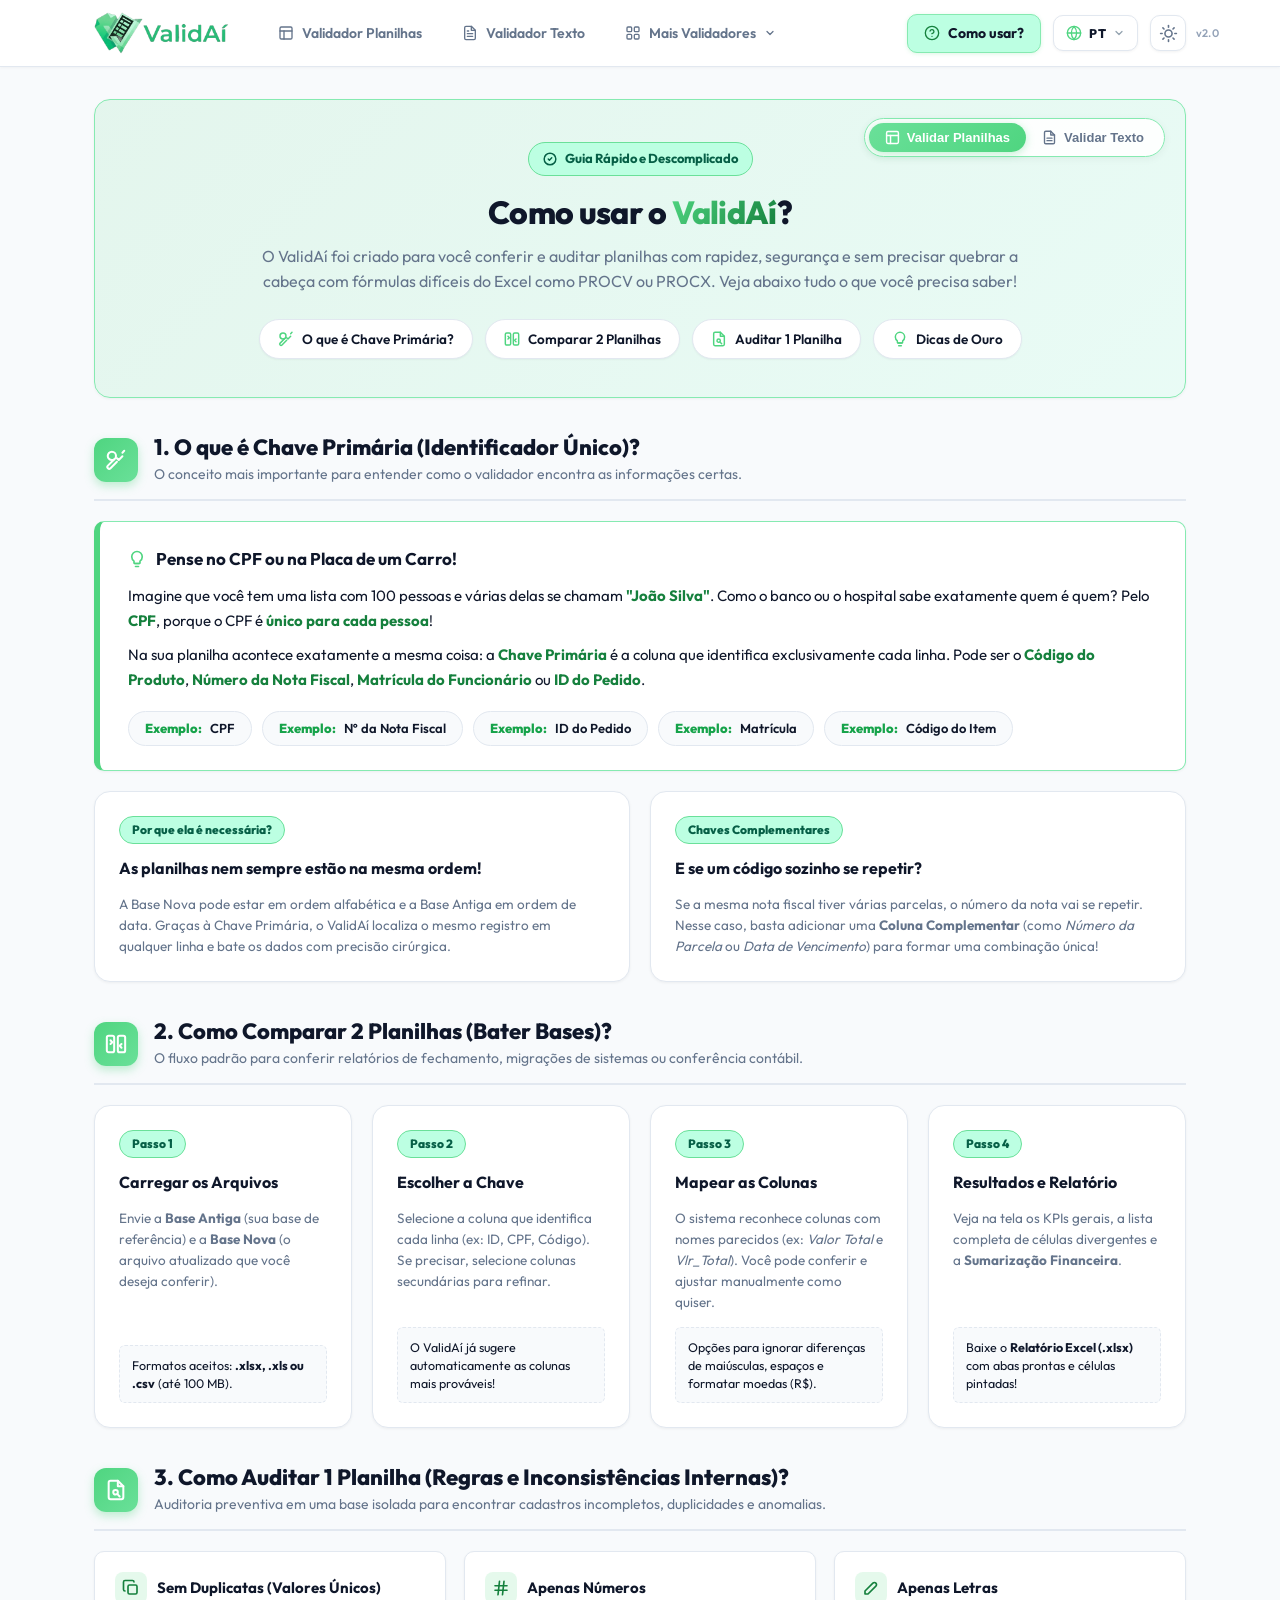
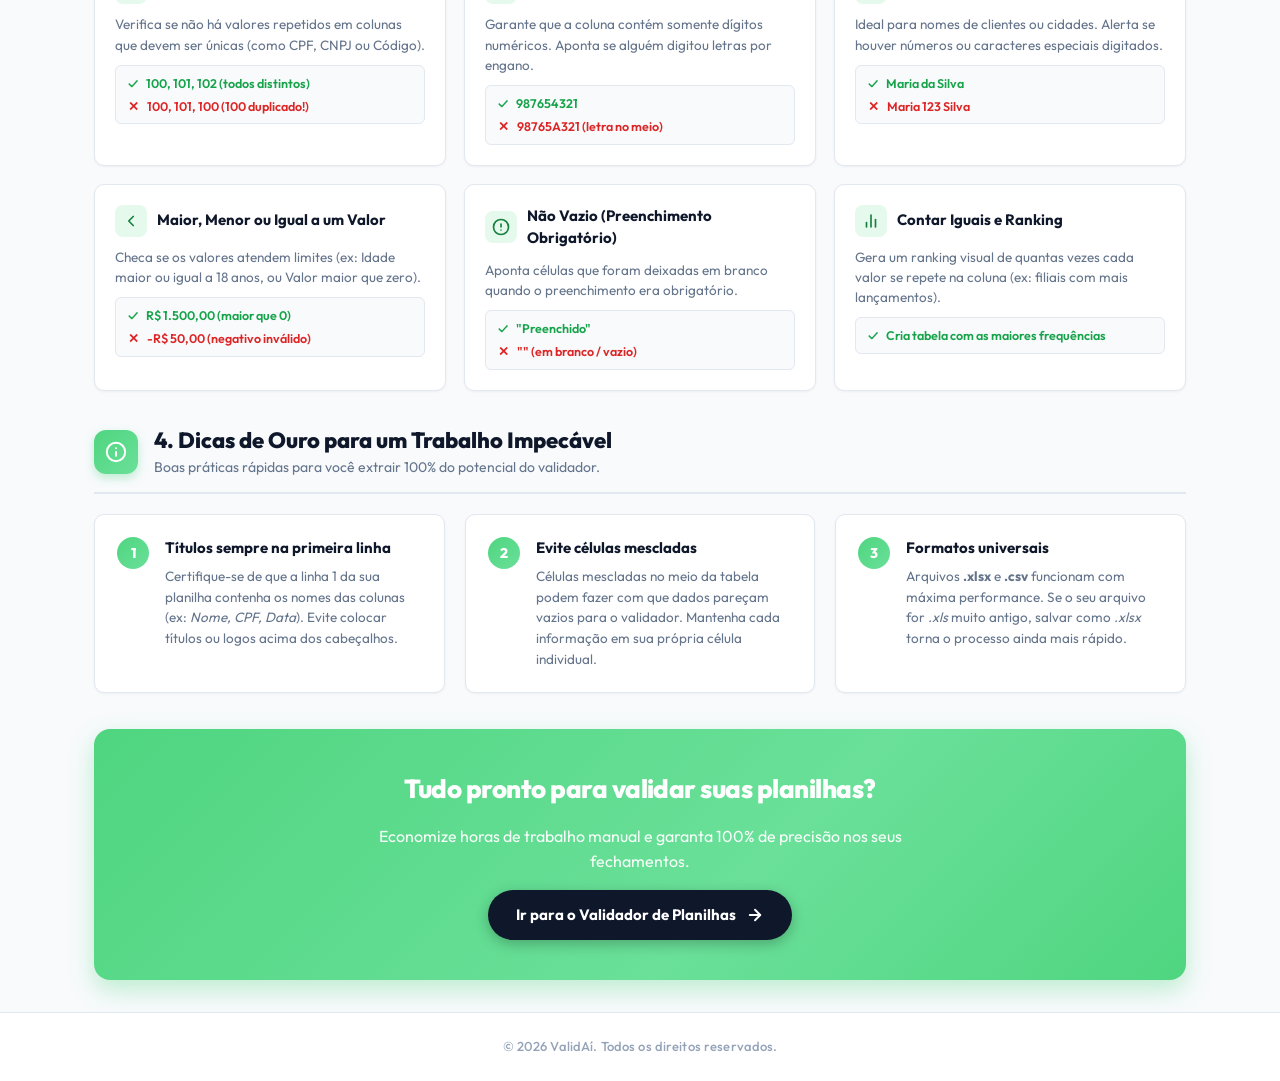
==== commit c370addc: "higienizador de cpf" ====
--- a/templates/como_usar.html
+++ b/templates/como_usar.html
@@ -60,6 +60,115 @@
                         </svg>
                         <span data-i18n="nav_text">Validador Texto</span>
                     </a>
+
+                    <!-- Menu Dropdown: Mais Validadores -->
+                    <div class="nav-dropdown-wrapper" id="nav-solutions-dropdown">
+                        <button type="button" class="nav-menu-link nav-dropdown-btn" id="nav-solutions-btn" aria-haspopup="true" aria-expanded="false" title="Mais Validadores">
+                            <svg class="nav-menu-icon" width="16" height="16" viewBox="0 0 24 24" fill="none" stroke="currentColor" stroke-width="2" stroke-linecap="round" stroke-linejoin="round">
+                                <rect x="3" y="3" width="7" height="7" rx="1.5"/>
+                                <rect x="14" y="3" width="7" height="7" rx="1.5"/>
+                                <rect x="14" y="14" width="7" height="7" rx="1.5"/>
+                                <rect x="3" y="14" width="7" height="7" rx="1.5"/>
+                            </svg>
+                            <span data-i18n="nav_solutions">Mais Validadores</span>
+                            <svg class="nav-dropdown-chevron" width="12" height="12" viewBox="0 0 24 24" fill="none" stroke="currentColor" stroke-width="2.5" stroke-linecap="round" stroke-linejoin="round">
+                                <polyline points="6 9 12 15 18 9"/>
+                            </svg>
+                        </button>
+                        <div class="nav-dropdown-menu" id="nav-solutions-menu" role="menu" aria-label="Mais Validadores">
+                            <!-- 1. Higienizador de Cadastros -->
+                            <a href="/validador-cadastros" class="nav-dropdown-item" role="menuitem">
+                                <div class="nav-dropdown-item-icon">
+                                    <svg width="18" height="18" viewBox="0 0 24 24" fill="none" stroke="currentColor" stroke-width="2" stroke-linecap="round" stroke-linejoin="round">
+                                        <path d="M16 21v-2a4 4 0 0 0-4-4H6a4 4 0 0 0-4 4v2"/>
+                                        <circle cx="9" cy="7" r="4"/>
+                                        <polyline points="16 11 18 13 22 9"/>
+                                    </svg>
+                                </div>
+                                <div class="nav-dropdown-item-content">
+                                    <div class="nav-dropdown-item-header">
+                                        <span class="nav-dropdown-item-title" data-i18n="module_cadastros_title">Higienizador de Cadastros</span>
+                                        <span class="nav-dropdown-item-badge new-badge" data-i18n="badge_new">Novo</span>
+                                    </div>
+                                    <span class="nav-dropdown-item-subtitle" data-i18n="module_cadastros_sub">Validação de CPF/CNPJ, e-mails e duplicados</span>
+                                </div>
+                            </a>
+
+                            <!-- 2. Conciliador de Notas Fiscais (XML) -->
+                            <a href="/validador-xml" class="nav-dropdown-item" role="menuitem" data-upcoming="true">
+                                <div class="nav-dropdown-item-icon">
+                                    <svg width="18" height="18" viewBox="0 0 24 24" fill="none" stroke="currentColor" stroke-width="2" stroke-linecap="round" stroke-linejoin="round">
+                                        <path d="M14 2H6a2 2 0 0 0-2 2v16a2 2 0 0 0 2 2h12a2 2 0 0 0 2-2V8z"/>
+                                        <polyline points="14 2 14 8 20 8"/>
+                                        <polyline points="9 15 7 13 9 11"/>
+                                        <polyline points="15 15 17 13 15 11"/>
+                                    </svg>
+                                </div>
+                                <div class="nav-dropdown-item-content">
+                                    <div class="nav-dropdown-item-header">
+                                        <span class="nav-dropdown-item-title" data-i18n="module_xml_title">Conciliador de Notas Fiscais (XML)</span>
+                                        <span class="nav-dropdown-item-badge" data-i18n="badge_coming_soon">Em breve</span>
+                                    </div>
+                                    <span class="nav-dropdown-item-subtitle" data-i18n="module_xml_sub">Cruzamento de XMLs (NFe/NFSe) vs. Excel</span>
+                                </div>
+                            </a>
+
+                            <!-- 3. Conciliação de Taxas e Extratos (.OFX) -->
+                            <a href="/conciliador-taxas" class="nav-dropdown-item" role="menuitem" data-upcoming="true">
+                                <div class="nav-dropdown-item-icon">
+                                    <svg width="18" height="18" viewBox="0 0 24 24" fill="none" stroke="currentColor" stroke-width="2" stroke-linecap="round" stroke-linejoin="round">
+                                        <rect x="2" y="5" width="20" height="14" rx="2"/>
+                                        <line x1="2" y1="10" x2="22" y2="10"/>
+                                        <circle cx="7" cy="15" r="1.5"/>
+                                        <line x1="12" y1="15" x2="17" y2="15"/>
+                                    </svg>
+                                </div>
+                                <div class="nav-dropdown-item-content">
+                                    <div class="nav-dropdown-item-header">
+                                        <span class="nav-dropdown-item-title" data-i18n="module_ofx_title">Conciliação de Taxas e Extratos (.OFX)</span>
+                                        <span class="nav-dropdown-item-badge" data-i18n="badge_coming_soon">Em breve</span>
+                                    </div>
+                                    <span class="nav-dropdown-item-subtitle" data-i18n="module_ofx_sub">Auditoria de maquininhas, PIX e marketplaces</span>
+                                </div>
+                            </a>
+
+                            <!-- 4. Auditoria de Folha e RH -->
+                            <a href="/auditoria-rh" class="nav-dropdown-item" role="menuitem" data-upcoming="true">
+                                <div class="nav-dropdown-item-icon">
+                                    <svg width="18" height="18" viewBox="0 0 24 24" fill="none" stroke="currentColor" stroke-width="2" stroke-linecap="round" stroke-linejoin="round">
+                                        <rect x="2" y="7" width="20" height="14" rx="2"/>
+                                        <path d="M16 21V5a2 2 0 0 0-2-2h-4a2 2 0 0 0-2 2v16"/>
+                                        <circle cx="12" cy="12" r="2"/>
+                                    </svg>
+                                </div>
+                                <div class="nav-dropdown-item-content">
+                                    <div class="nav-dropdown-item-header">
+                                        <span class="nav-dropdown-item-title" data-i18n="module_rh_title">Auditoria de Folha e RH</span>
+                                        <span class="nav-dropdown-item-badge" data-i18n="badge_coming_soon">Em breve</span>
+                                    </div>
+                                    <span class="nav-dropdown-item-subtitle" data-i18n="module_rh_sub">Batimento de folha de pagamento e benefícios</span>
+                                </div>
+                            </a>
+
+                            <!-- 5. Comparador de JSON / APIs -->
+                            <a href="/validador-json" class="nav-dropdown-item" role="menuitem" data-upcoming="true">
+                                <div class="nav-dropdown-item-icon">
+                                    <svg width="18" height="18" viewBox="0 0 24 24" fill="none" stroke="currentColor" stroke-width="2" stroke-linecap="round" stroke-linejoin="round">
+                                        <polyline points="16 18 22 12 16 6"/>
+                                        <polyline points="8 6 2 12 8 18"/>
+                                        <line x1="14" y1="4" x2="10" y2="20"/>
+                                    </svg>
+                                </div>
+                                <div class="nav-dropdown-item-content">
+                                    <div class="nav-dropdown-item-header">
+                                        <span class="nav-dropdown-item-title" data-i18n="module_json_title">Comparador de JSON / APIs</span>
+                                        <span class="nav-dropdown-item-badge" data-i18n="badge_coming_soon">Em breve</span>
+                                    </div>
+                                    <span class="nav-dropdown-item-subtitle" data-i18n="module_json_sub">Diferenças estruturais entre payloads e objetos</span>
+                                </div>
+                            </a>
+                        </div>
+                    </div>
                 </nav>
             </div>
 
--- a/static/css/style.css
+++ b/static/css/style.css
@@ -517,6 +517,329 @@
     stroke: #4FD580;
 }
 
+/* ==========================================================================
+   Menu Dropdown de Soluções / Mais Validadores no Header
+   ========================================================================== */
+.nav-dropdown-wrapper {
+    position: relative;
+    display: inline-flex;
+    align-items: center;
+}
+
+.nav-dropdown-btn {
+    background: transparent;
+    border: 1px solid transparent;
+    cursor: pointer;
+    font-family: inherit;
+    text-align: left;
+    white-space: nowrap;
+    line-height: inherit;
+    user-select: none;
+}
+
+.nav-dropdown-chevron {
+    stroke: var(--text-muted);
+    transition: transform 0.25s cubic-bezier(0.4, 0, 0.2, 1), stroke 0.2s ease;
+    flex-shrink: 0;
+}
+
+.nav-dropdown-wrapper:hover .nav-dropdown-chevron,
+.nav-dropdown-wrapper:focus-within .nav-dropdown-chevron,
+.nav-dropdown-wrapper.open .nav-dropdown-chevron {
+    transform: rotate(180deg);
+    stroke: #4FD580;
+}
+
+/* Card Flutuante */
+.nav-dropdown-menu {
+    position: absolute;
+    top: calc(100% + 8px);
+    left: 0;
+    width: 390px;
+    background: #ffffff;
+    border: 1px solid var(--border-color);
+    border-radius: var(--radius-lg);
+    box-shadow: 0 16px 38px -6px rgba(15, 23, 42, 0.14), 0 4px 12px -2px rgba(15, 23, 42, 0.06);
+    padding: 8px;
+    display: flex;
+    flex-direction: column;
+    gap: 4px;
+    z-index: 1050;
+    opacity: 0;
+    visibility: hidden;
+    transform: translateY(-8px);
+    pointer-events: none;
+    transition: opacity 0.22s cubic-bezier(0.4, 0, 0.2, 1), 
+                transform 0.22s cubic-bezier(0.4, 0, 0.2, 1), 
+                visibility 0.22s ease;
+}
+
+/* Ponte Invisível (Hit-area estendida para navegação fluida sem fechar o menu) */
+.nav-dropdown-menu::before {
+    content: '';
+    position: absolute;
+    top: -12px;
+    left: 0;
+    right: 0;
+    height: 12px;
+    background: transparent;
+}
+
+/* Abertura Suave no Desktop (Hover e Focus-within) */
+@media (hover: hover) and (pointer: fine) {
+    .nav-dropdown-wrapper:hover .nav-dropdown-menu,
+    .nav-dropdown-wrapper:focus-within .nav-dropdown-menu {
+        opacity: 1;
+        visibility: visible;
+        transform: translateY(0);
+        pointer-events: auto;
+    }
+
+    .nav-dropdown-wrapper:hover .nav-dropdown-btn,
+    .nav-dropdown-wrapper:focus-within .nav-dropdown-btn {
+        color: var(--text-main);
+        background: rgba(79, 213, 128, 0.1);
+        border-color: rgba(79, 213, 128, 0.2);
+    }
+}
+
+/* Abertura Explícita (Clique / Mobile / Acessibilidade) */
+.nav-dropdown-wrapper.open .nav-dropdown-menu {
+    opacity: 1;
+    visibility: visible;
+    transform: translateY(0);
+    pointer-events: auto;
+}
+
+.nav-dropdown-wrapper.open .nav-dropdown-btn {
+    color: var(--text-main);
+    background: rgba(79, 213, 128, 0.14);
+    border-color: rgba(79, 213, 128, 0.3);
+}
+
+/* Itens da Lista */
+.nav-dropdown-item {
+    display: flex;
+    align-items: center;
+    gap: 12px;
+    padding: 10px 12px;
+    border-radius: var(--radius-md);
+    text-decoration: none;
+    transition: all 0.2s cubic-bezier(0.4, 0, 0.2, 1);
+    color: inherit;
+    position: relative;
+    border: 1px solid transparent;
+}
+
+.nav-dropdown-item:hover {
+    background: #f8fafc;
+    border-color: #f1f5f9;
+    transform: translateX(3px);
+}
+
+.nav-dropdown-item-icon {
+    width: 38px;
+    height: 38px;
+    border-radius: 9px;
+    background: rgba(79, 213, 128, 0.12);
+    color: #15803d;
+    display: flex;
+    align-items: center;
+    justify-content: center;
+    flex-shrink: 0;
+    transition: all 0.2s ease;
+}
+
+.nav-dropdown-item:hover .nav-dropdown-item-icon {
+    background: #4FD580;
+    color: #0b1f13;
+    transform: scale(1.05);
+    box-shadow: 0 4px 10px rgba(79, 213, 128, 0.28);
+}
+
+.nav-dropdown-item-content {
+    display: flex;
+    flex-direction: column;
+    gap: 2px;
+    flex: 1;
+    min-width: 0;
+}
+
+.nav-dropdown-item-header {
+    display: flex;
+    align-items: center;
+    justify-content: space-between;
+    gap: 8px;
+}
+
+.nav-dropdown-item-title {
+    font-family: 'Outfit', 'Montserrat', -apple-system, sans-serif;
+    font-size: 13.5px;
+    font-weight: 700;
+    color: var(--text-main);
+    line-height: 1.25;
+    transition: color 0.15s ease;
+}
+
+.nav-dropdown-item:hover .nav-dropdown-item-title {
+    color: #15803d;
+}
+
+.nav-dropdown-item-subtitle {
+    font-size: 11.5px;
+    color: var(--text-muted);
+    line-height: 1.35;
+    white-space: nowrap;
+    overflow: hidden;
+    text-overflow: ellipsis;
+}
+
+.nav-dropdown-item-badge.new-badge {
+    background: #4FD580;
+    color: #052e16;
+    font-weight: 800;
+}
+
+.nav-dropdown-item-badge.current-badge {
+    background: rgba(59, 130, 246, 0.15);
+    color: #2563eb;
+    font-weight: 800;
+}
+
+html[data-theme="dark"] .nav-dropdown-item-badge.new-badge,
+body.dark-theme .nav-dropdown-item-badge.new-badge {
+    background: #4FD580;
+    color: #052e16;
+}
+
+html[data-theme="dark"] .nav-dropdown-item-badge.current-badge,
+body.dark-theme .nav-dropdown-item-badge.current-badge {
+    background: rgba(96, 165, 250, 0.22);
+    color: #93c5fd;
+}
+
+.nav-dropdown-item-badge {
+    font-size: 10px;
+    font-weight: 700;
+    padding: 2px 7px;
+    border-radius: 12px;
+    background: rgba(79, 213, 128, 0.14);
+    color: #15803d;
+    letter-spacing: 0.02em;
+    white-space: nowrap;
+    line-height: 1.2;
+    flex-shrink: 0;
+    text-transform: uppercase;
+}
+
+/* Suporte a Modo Escuro */
+html[data-theme="dark"] .nav-dropdown-menu,
+body.dark-theme .nav-dropdown-menu {
+    background: #17181f;
+    border-color: #272a36;
+    box-shadow: 0 20px 44px rgba(0, 0, 0, 0.65), 0 0 0 1px rgba(255, 255, 255, 0.04);
+}
+
+html[data-theme="dark"] .nav-dropdown-item:hover,
+body.dark-theme .nav-dropdown-item:hover {
+    background: #202330;
+    border-color: #2d3142;
+}
+
+html[data-theme="dark"] .nav-dropdown-item-icon,
+body.dark-theme .nav-dropdown-item-icon {
+    background: rgba(79, 213, 128, 0.12);
+    color: #4FD580;
+}
+
+html[data-theme="dark"] .nav-dropdown-item:hover .nav-dropdown-item-icon,
+body.dark-theme .nav-dropdown-item:hover .nav-dropdown-item-icon {
+    background: #4FD580;
+    color: #0b1f13;
+    box-shadow: 0 4px 12px rgba(79, 213, 128, 0.35);
+}
+
+html[data-theme="dark"] .nav-dropdown-item-title,
+body.dark-theme .nav-dropdown-item-title {
+    color: #f3f4f6;
+}
+
+html[data-theme="dark"] .nav-dropdown-item:hover .nav-dropdown-item-title,
+body.dark-theme .nav-dropdown-item:hover .nav-dropdown-item-title {
+    color: #6AE099;
+}
+
+html[data-theme="dark"] .nav-dropdown-item-subtitle,
+body.dark-theme .nav-dropdown-item-subtitle {
+    color: #9ca3af;
+}
+
+html[data-theme="dark"] .nav-dropdown-item-badge,
+body.dark-theme .nav-dropdown-item-badge {
+    background: rgba(79, 213, 128, 0.18);
+    color: #4FD580;
+}
+
+html[data-theme="dark"] .nav-dropdown-wrapper:hover .nav-dropdown-btn,
+html[data-theme="dark"] .nav-dropdown-wrapper:focus-within .nav-dropdown-btn,
+html[data-theme="dark"] .nav-dropdown-wrapper.open .nav-dropdown-btn,
+body.dark-theme .nav-dropdown-wrapper:hover .nav-dropdown-btn,
+body.dark-theme .nav-dropdown-wrapper:focus-within .nav-dropdown-btn,
+body.dark-theme .nav-dropdown-wrapper.open .nav-dropdown-btn {
+    color: #f3f4f6;
+    background: rgba(79, 213, 128, 0.14);
+    border-color: rgba(79, 213, 128, 0.3);
+}
+
+/* Toast de Notificação de Módulo em Breve */
+.validai-upcoming-toast {
+    position: fixed;
+    top: 24px;
+    right: 24px;
+    z-index: 9999;
+    background: #ffffff;
+    border: 1px solid var(--border-color);
+    border-left: 4px solid #4FD580;
+    border-radius: var(--radius-md);
+    box-shadow: 0 12px 30px rgba(0, 0, 0, 0.15);
+    padding: 12px 18px;
+    max-width: 420px;
+    opacity: 0;
+    visibility: hidden;
+    transform: translateY(-10px);
+    transition: all 0.25s cubic-bezier(0.4, 0, 0.2, 1);
+    pointer-events: none;
+}
+
+.validai-upcoming-toast.show {
+    opacity: 1;
+    visibility: visible;
+    transform: translateY(0);
+    pointer-events: auto;
+}
+
+.validai-toast-content {
+    display: flex;
+    align-items: center;
+    gap: 12px;
+    font-size: 13.5px;
+    font-weight: 600;
+    color: var(--text-main);
+    line-height: 1.4;
+}
+
+html[data-theme="dark"] .validai-upcoming-toast,
+body.dark-theme .validai-upcoming-toast {
+    background: #1a1c24;
+    border-color: #2e3240;
+    box-shadow: 0 16px 36px rgba(0, 0, 0, 0.6);
+}
+
+html[data-theme="dark"] .validai-toast-content,
+body.dark-theme .validai-toast-content {
+    color: #f3f4f6;
+}
+
 .brand-logo {
     height: 42px;
     width: auto;
@@ -566,6 +889,19 @@
     }
     .nav-menu-link span {
         font-size: 12.5px;
+    }
+    .nav-dropdown-menu {
+        position: fixed;
+        top: 64px;
+        left: 16px;
+        right: 16px;
+        width: auto;
+        max-width: none;
+        max-height: calc(100vh - 80px);
+        overflow-y: auto;
+    }
+    .nav-dropdown-item-subtitle {
+        white-space: normal;
     }
 }
 
@@ -1792,12 +2128,36 @@
     margin-top: 4px;
 }
 
+.text-success {
+    color: var(--success-text);
+}
+
+body.dark-theme .text-success {
+    color: #4ade80;
+}
+
 .text-danger {
     color: var(--danger);
 }
 
+body.dark-theme .text-danger {
+    color: #f87171;
+}
+
 .text-warning {
     color: var(--warning);
+}
+
+body.dark-theme .text-warning {
+    color: #fbbf24;
+}
+
+.text-orange {
+    color: #ea580c;
+}
+
+body.dark-theme .text-orange {
+    color: #fb923c;
 }
 
 .text-info {
@@ -1835,6 +2195,222 @@
     font-size: 13px;
     color: #166534;
     margin-top: 8px;
+}
+
+/* ==========================================================================
+   Alert Boxes / Caixas de Mensagem em Destaque
+   ========================================================================== */
+.alert-box {
+    display: flex;
+    align-items: flex-start;
+    gap: 14px;
+    padding: 16px 20px;
+    border-radius: var(--radius-md);
+    margin-bottom: 20px;
+    font-size: 13.5px;
+    line-height: 1.5;
+    transition: all 0.25s ease;
+}
+
+.alert-box.alert-error {
+    background: #fef2f2;
+    border: 1.5px solid #f87171;
+    color: #991b1b;
+    box-shadow: 0 4px 14px rgba(239, 68, 68, 0.1);
+}
+
+.alert-box.alert-error .alert-icon-wrapper {
+    color: #dc2626;
+    flex-shrink: 0;
+    margin-top: 1px;
+    display: flex;
+    align-items: center;
+}
+
+.alert-box.alert-error .alert-icon-wrapper svg {
+    stroke: #dc2626;
+}
+
+.alert-box-content {
+    flex: 1;
+}
+
+.alert-box.alert-error .alert-title {
+    display: block;
+    font-size: 14.5px;
+    font-weight: 700;
+    color: #7f1d1d;
+    margin-bottom: 4px;
+}
+
+.alert-box.alert-error .alert-desc {
+    margin: 0;
+    color: #991b1b;
+    font-size: 13.5px;
+}
+
+.alert-box.alert-error .alert-desc strong {
+    color: #7f1d1d;
+    font-weight: 700;
+}
+
+.alert-box-close {
+    background: transparent;
+    border: none;
+    font-size: 22px;
+    line-height: 1;
+    cursor: pointer;
+    color: #991b1b;
+    padding: 0 4px;
+    opacity: 0.6;
+    transition: opacity 0.15s ease, transform 0.15s ease;
+    align-self: flex-start;
+}
+
+.alert-box-close:hover {
+    opacity: 1;
+    transform: scale(1.1);
+}
+
+/* Suporte a Tema Escuro para Alertas */
+body.dark-theme .alert-box.alert-error {
+    background: rgba(239, 68, 68, 0.12);
+    border-color: rgba(239, 68, 68, 0.4);
+    color: #fca5a5;
+    box-shadow: 0 4px 18px rgba(0, 0, 0, 0.35);
+}
+
+body.dark-theme .alert-box.alert-error .alert-icon-wrapper svg {
+    stroke: #f87171;
+}
+
+body.dark-theme .alert-box.alert-error .alert-title {
+    color: #fee2e2;
+}
+
+body.dark-theme .alert-box.alert-error .alert-desc {
+    color: #fca5a5;
+}
+
+body.dark-theme .alert-box.alert-error .alert-desc strong {
+    color: #ffffff;
+}
+
+body.dark-theme .alert-box-close {
+    color: #fca5a5;
+}
+
+/* Layout do Mapeamento de Cadastros: 60% Colunas + 40% Duplicados Empilhados */
+.mapping-main-row {
+    display: grid;
+    grid-template-columns: calc(60% - 12px) calc(40% - 12px);
+    gap: 24px;
+    align-items: stretch;
+    width: 100%;
+}
+
+.mapping-columns-section {
+    width: 100%;
+    min-width: 0;
+}
+
+.mapping-duplicates-section {
+    width: 100%;
+    min-width: 0;
+    background: #ffffff;
+    border: 1px solid var(--border-color);
+    border-radius: var(--radius-md);
+    padding: 16px 18px;
+    box-shadow: var(--shadow-sm);
+    display: flex;
+    flex-direction: column;
+}
+
+html[data-theme="dark"] .mapping-duplicates-section,
+body.dark-theme .mapping-duplicates-section {
+    background: #17181f;
+    border-color: #272a36;
+}
+
+.duplicates-stacked-list {
+    display: flex;
+    flex-direction: column;
+    gap: 10px;
+    margin-top: 10px;
+    flex: 1;
+}
+
+.duplicates-stacked-list .checkbox-card {
+    padding: 10px 14px;
+    margin: 0;
+    width: 100%;
+    background: #f8fafc;
+    border: 1px solid var(--border-color);
+    border-radius: var(--radius-sm);
+    cursor: pointer;
+    transition: border-color 0.15s ease, background-color 0.15s ease;
+}
+
+.duplicates-stacked-list .checkbox-card:hover {
+    border-color: #4FD580;
+    background: #f0fdf4;
+}
+
+html[data-theme="dark"] .duplicates-stacked-list .checkbox-card,
+body.dark-theme .duplicates-stacked-list .checkbox-card {
+    background: #1f222d;
+    border-color: #2d313e;
+}
+
+html[data-theme="dark"] .duplicates-stacked-list .checkbox-card:hover,
+body.dark-theme .duplicates-stacked-list .checkbox-card:hover {
+    background: #252936;
+    border-color: #4FD580;
+}
+
+/* Grid de Campos de Mapeamento e Regras Verticais */
+.mapping-fields-grid {
+    display: grid;
+    grid-template-columns: repeat(2, 1fr);
+    gap: 16px;
+    margin-bottom: 0;
+    width: 100%;
+}
+
+.mapping-fields-grid .form-group {
+    width: 100%;
+    min-width: 0;
+}
+
+.mapping-fields-grid .select-wrapper {
+    width: 100%;
+}
+
+.mapping-fields-grid .form-select {
+    width: 100%;
+    text-overflow: ellipsis;
+}
+
+.rules-options-grid {
+    display: grid;
+    grid-template-columns: repeat(2, 1fr);
+    gap: 14px;
+}
+
+@media (max-width: 960px) {
+    .mapping-main-row {
+        grid-template-columns: 1fr;
+        gap: 20px;
+    }
+}
+
+@media (max-width: 820px) {
+    .mapping-fields-grid {
+        grid-template-columns: 1fr;
+    }
+    .rules-options-grid {
+        grid-template-columns: 1fr;
+    }
 }
 
 /* Diff Columns Section */
@@ -4119,5 +4695,892 @@
     border-bottom: 1px solid var(--border-color);
 }
 
-
-
+/* ==========================================================================
+   HIGIENIZADOR E AUDITOR DE CADASTROS (CPF, CNPJ, E-MAIL, ETC.)
+   ========================================================================== */
+
+/* Hero Banner do Módulo */
+.module-hero-banner {
+    background: linear-gradient(135deg, rgba(79, 213, 128, 0.08) 0%, rgba(188, 255, 226, 0.15) 100%);
+    border: 1px solid rgba(79, 213, 128, 0.25);
+    border-radius: var(--radius-lg);
+    padding: 28px 32px;
+    margin-bottom: 8px;
+    position: relative;
+    overflow: hidden;
+}
+
+.module-badge-row {
+    display: flex;
+    align-items: center;
+    gap: 8px;
+    margin-bottom: 12px;
+    flex-wrap: wrap;
+}
+
+.module-tag-badge {
+    font-size: 11px;
+    font-weight: 700;
+    text-transform: uppercase;
+    letter-spacing: 0.04em;
+    padding: 3px 10px;
+    border-radius: 20px;
+    background: #4FD580;
+    color: #0b1f13;
+}
+
+.module-subtag-badge {
+    font-size: 11px;
+    font-weight: 600;
+    padding: 3px 10px;
+    border-radius: 20px;
+    background: #ffffff;
+    border: 1px solid rgba(79, 213, 128, 0.4);
+    color: #15803d;
+}
+
+.module-main-title {
+    font-family: 'Outfit', 'Montserrat', -apple-system, sans-serif;
+    font-size: 26px;
+    font-weight: 800;
+    color: var(--text-main);
+    line-height: 1.25;
+    margin-bottom: 8px;
+}
+
+.module-main-desc {
+    font-size: 14.5px;
+    color: var(--text-muted);
+    line-height: 1.5;
+    max-width: 860px;
+}
+
+/* Single Drop Zone */
+.single-drop-zone {
+    width: 100%;
+    min-height: 200px;
+}
+
+/* Barra de Resumo do Arquivo */
+.cadastros-file-summary-bar {
+    display: flex;
+    align-items: center;
+    gap: 16px;
+    padding: 12px 18px;
+    background: #f8fafc;
+    border: 1px solid var(--border-color);
+    border-radius: var(--radius-md);
+    margin-bottom: 24px;
+    flex-wrap: wrap;
+}
+
+.summary-chip {
+    display: flex;
+    align-items: center;
+    gap: 6px;
+    font-size: 13px;
+}
+
+.summary-chip .chip-label {
+    color: var(--text-muted);
+}
+
+.summary-chip .chip-value {
+    color: var(--text-main);
+    font-weight: 700;
+}
+
+/* Grid de Configurações do Passo 2 (2 Colunas) */
+.cadastros-config-grid {
+    display: grid;
+    grid-template-columns: 1fr 1fr;
+    gap: 24px;
+}
+
+.config-panel {
+    background: #ffffff;
+    border: 1px solid var(--border-color);
+    border-radius: var(--radius-md);
+    padding: 22px;
+    display: flex;
+    flex-direction: column;
+    gap: 16px;
+}
+
+.panel-header {
+    display: flex;
+    align-items: center;
+    gap: 10px;
+    border-bottom: 1px solid var(--border-color);
+    padding-bottom: 12px;
+}
+
+.panel-icon-circle {
+    width: 32px;
+    height: 32px;
+    border-radius: 8px;
+    background: rgba(79, 213, 128, 0.14);
+    color: #15803d;
+    display: flex;
+    align-items: center;
+    justify-content: center;
+    flex-shrink: 0;
+}
+
+.panel-header h3 {
+    font-size: 15px;
+    font-weight: 700;
+    color: var(--text-main);
+}
+
+.form-group-compact {
+    display: flex;
+    flex-direction: column;
+    gap: 5px;
+}
+
+.compact-label {
+    font-size: 13px;
+    font-weight: 700;
+    color: var(--text-main);
+    display: flex;
+    align-items: center;
+    justify-content: space-between;
+}
+
+.badge-recommended {
+    font-size: 10px;
+    font-weight: 700;
+    padding: 1px 6px;
+    border-radius: 4px;
+    background: #e0f2fe;
+    color: #0369a1;
+}
+
+.field-hint {
+    font-size: 11.5px;
+    color: var(--text-muted);
+    line-height: 1.35;
+}
+
+.checkbox-row-chips {
+    display: flex;
+    gap: 8px;
+    flex-wrap: wrap;
+    margin-top: 4px;
+}
+
+.chip-checkbox {
+    display: inline-flex;
+    align-items: center;
+    gap: 6px;
+    padding: 6px 12px;
+    background: #f8fafc;
+    border: 1px solid var(--border-color);
+    border-radius: var(--radius-sm);
+    font-size: 12.5px;
+    font-weight: 600;
+    color: var(--text-main);
+    cursor: pointer;
+    transition: all 0.15s ease;
+}
+
+.chip-checkbox:hover {
+    background: rgba(79, 213, 128, 0.08);
+    border-color: rgba(79, 213, 128, 0.3);
+}
+
+.chip-checkbox input:checked + span {
+    color: #15803d;
+    font-weight: 700;
+}
+
+/* Regras de Limpeza */
+.clean-rules-list {
+    display: flex;
+    flex-direction: column;
+    gap: 12px;
+}
+
+.clean-rule-item {
+    display: flex;
+    flex-direction: column;
+    gap: 8px;
+    padding: 12px;
+    background: #f8fafc;
+    border: 1px solid var(--border-color);
+    border-radius: var(--radius-sm);
+}
+
+.rule-title-row {
+    font-size: 13px;
+    font-weight: 700;
+    color: var(--text-main);
+}
+
+.radio-options-row {
+    display: flex;
+    gap: 10px;
+    flex-wrap: wrap;
+}
+
+.radio-chip {
+    display: inline-flex;
+    align-items: center;
+    gap: 6px;
+    font-size: 12px;
+    font-weight: 600;
+    color: var(--text-main);
+    cursor: pointer;
+}
+
+.clean-rule-checkbox-card {
+    display: flex;
+    align-items: flex-start;
+    gap: 12px;
+    padding: 12px 14px;
+    border: 1px solid var(--border-color);
+    border-radius: var(--radius-sm);
+    background: #ffffff;
+    cursor: pointer;
+    transition: all 0.2s ease;
+}
+
+.clean-rule-checkbox-card:hover {
+    background: #f8fafc;
+    border-color: #cbd5e1;
+}
+
+.clean-rule-checkbox-card input[type="checkbox"] {
+    margin-top: 3px;
+    width: 16px;
+    height: 16px;
+    accent-color: #4FD580;
+    cursor: pointer;
+}
+
+.rule-card-body {
+    flex: 1;
+    display: flex;
+    flex-direction: column;
+    gap: 3px;
+}
+
+.rule-card-header {
+    display: flex;
+    align-items: center;
+    justify-content: space-between;
+    gap: 8px;
+}
+
+.rule-card-header strong {
+    font-size: 13px;
+    color: var(--text-main);
+}
+
+.rule-card-desc {
+    font-size: 11.5px;
+    color: var(--text-muted);
+    line-height: 1.35;
+}
+
+.badge-feature {
+    font-size: 10px;
+    font-weight: 700;
+    padding: 2px 6px;
+    border-radius: 4px;
+    background: #dcfce7;
+    color: #15803d;
+}
+
+.badge-filter {
+    font-size: 10px;
+    font-weight: 700;
+    padding: 2px 6px;
+    border-radius: 4px;
+    background: #f1f5f9;
+    color: #64748b;
+}
+
+.highlight-card {
+    background: rgba(79, 213, 128, 0.04);
+    border-color: rgba(79, 213, 128, 0.25);
+}
+
+/* Banner de Conclusão de Resultados */
+.cadastros-results-banner {
+    display: flex;
+    align-items: center;
+    gap: 16px;
+    padding: 18px 24px;
+    background: #f0fdf4;
+    border: 1px solid #86eab1;
+    border-radius: var(--radius-md);
+    margin-bottom: 24px;
+}
+
+.banner-icon-box {
+    width: 48px;
+    height: 48px;
+    border-radius: 12px;
+    background: #4FD580;
+    color: #0b1f13;
+    display: flex;
+    align-items: center;
+    justify-content: center;
+    flex-shrink: 0;
+}
+
+.banner-text-box h3 {
+    font-size: 18px;
+    font-weight: 800;
+    color: #0f172a;
+    line-height: 1.25;
+}
+
+.banner-text-box p {
+    font-size: 13.5px;
+    color: #166534;
+    margin-top: 3px;
+}
+
+/* Grade de 6 KPIs */
+.cadastros-kpi-grid {
+    display: grid;
+    grid-template-columns: repeat(6, 1fr);
+    gap: 12px;
+    margin-bottom: 24px;
+}
+
+.cadastros-kpi-card {
+    background: #ffffff;
+    border: 1px solid var(--border-color);
+    border-radius: var(--radius-md);
+    padding: 16px 14px;
+    display: flex;
+    flex-direction: column;
+    gap: 4px;
+    text-align: center;
+    transition: transform 0.2s ease, box-shadow 0.2s ease;
+}
+
+.cadastros-kpi-card:hover {
+    transform: translateY(-2px);
+    box-shadow: 0 4px 12px rgba(0, 0, 0, 0.05);
+}
+
+.kpi-tag {
+    font-size: 11px;
+    font-weight: 700;
+    text-transform: uppercase;
+    color: var(--text-muted);
+    letter-spacing: 0.03em;
+    min-height: 28px;
+    display: flex;
+    align-items: center;
+    justify-content: center;
+}
+
+.kpi-number {
+    font-family: 'Outfit', 'Montserrat', sans-serif;
+    font-size: 26px;
+    font-weight: 800;
+    color: var(--text-main);
+    line-height: 1.1;
+}
+
+.kpi-hint {
+    font-size: 11px;
+    color: var(--text-muted);
+    line-height: 1.25;
+}
+
+.kpi-success .kpi-number { color: #16a34a; }
+.kpi-danger .kpi-number { color: #dc2626; }
+.kpi-warning .kpi-number { color: #d97706; }
+.kpi-orange .kpi-number { color: #ea580c; }
+.kpi-info .kpi-number { color: #0284c7; }
+
+/* As Opções de Download */
+.cadastros-downloads-container {
+    display: grid;
+    grid-template-columns: 1fr 1fr;
+    gap: 16px;
+    margin-bottom: 28px;
+}
+
+.download-card {
+    background: #ffffff;
+    border: 1px solid var(--border-color);
+    border-radius: var(--radius-lg);
+    padding: 22px;
+    display: flex;
+    flex-direction: column;
+    justify-content: space-between;
+    gap: 16px;
+    position: relative;
+    box-shadow: 0 2px 8px rgba(0, 0, 0, 0.03);
+    transition: all 0.25s ease;
+}
+
+.download-card:hover {
+    box-shadow: 0 8px 24px rgba(0, 0, 0, 0.07);
+    transform: translateY(-2px);
+}
+
+.highlight-download {
+    border-color: #86eab1;
+    background: linear-gradient(180deg, #ffffff 0%, #f0fdf4 100%);
+}
+
+.outline-download {
+    border-color: #cbd5e1;
+}
+
+.download-card-icon {
+    width: 44px;
+    height: 44px;
+    border-radius: 10px;
+    display: flex;
+    align-items: center;
+    justify-content: center;
+    margin-bottom: 4px;
+}
+
+.green-icon {
+    background: #dcfce7;
+    color: #15803d;
+}
+
+.orange-icon {
+    background: #fef3c7;
+    color: #b45309;
+}
+
+.download-title-row {
+    display: flex;
+    align-items: center;
+    justify-content: space-between;
+    gap: 8px;
+    margin-bottom: 6px;
+}
+
+.download-title-row strong {
+    font-size: 16px;
+    color: var(--text-main);
+}
+
+.badge-ready {
+    font-size: 10px;
+    font-weight: 800;
+    padding: 2px 8px;
+    border-radius: 20px;
+    background: #4FD580;
+    color: #0b1f13;
+    text-transform: uppercase;
+}
+
+.badge-audit {
+    font-size: 10px;
+    font-weight: 800;
+    padding: 2px 8px;
+    border-radius: 20px;
+    background: #fef3c7;
+    color: #92400e;
+    text-transform: uppercase;
+}
+
+.download-card-desc {
+    font-size: 12.5px;
+    color: var(--text-muted);
+    line-height: 1.45;
+}
+
+.btn-download {
+    width: 100%;
+    justify-content: center;
+    text-decoration: none;
+    font-size: 14px;
+    padding: 12px 18px;
+}
+
+/* Abas de Dados */
+.cadastros-tabs-wrapper {
+    display: flex;
+    flex-direction: column;
+    gap: 16px;
+    margin-top: 8px;
+}
+
+.cadastros-tabs-nav {
+    display: flex;
+    align-items: center;
+    gap: 8px;
+    border-bottom: 1px solid var(--border-color);
+    padding-bottom: 12px;
+    overflow-x: auto;
+}
+
+.cadastros-tab-btn {
+    display: inline-flex;
+    align-items: center;
+    gap: 8px;
+    padding: 8px 16px;
+    border-radius: var(--radius-md);
+    background: transparent;
+    border: 1px solid transparent;
+    font-family: inherit;
+    font-size: 13.5px;
+    font-weight: 600;
+    color: var(--text-muted);
+    cursor: pointer;
+    white-space: nowrap;
+    transition: all 0.2s ease;
+}
+
+.cadastros-tab-btn:hover {
+    color: var(--text-main);
+    background: #f8fafc;
+}
+
+.cadastros-tab-btn.active {
+    background: #BCFFE2;
+    color: #0f172a;
+    font-weight: 700;
+    border-color: #86EAB1;
+}
+
+.tab-badge {
+    font-size: 11px;
+    font-weight: 800;
+    padding: 1px 7px;
+    border-radius: 10px;
+}
+
+.badge-danger {
+    background: #fee2e2;
+    color: #b91c1c;
+}
+
+.badge-warning {
+    background: #fef3c7;
+    color: #b45309;
+}
+
+.badge-orange {
+    background: #ffedd5;
+    color: #c2410c;
+}
+
+.cadastros-tab-pane {
+    display: none;
+}
+
+.cadastros-tab-pane.active {
+    display: block;
+    animation: fadeInTab 0.2s ease;
+}
+
+@keyframes fadeInTab {
+    from { opacity: 0; transform: translateY(4px); }
+    to { opacity: 1; transform: translateY(0); }
+}
+
+/* Tabela de Cadastros */
+.cadastros-table {
+    width: 100%;
+    border-collapse: collapse;
+    font-size: 13px;
+}
+
+.cadastros-table th {
+    background: #f8fafc;
+    border-bottom: 2px solid var(--border-color);
+    padding: 10px 14px;
+    text-align: left;
+    font-weight: 700;
+    color: var(--text-main);
+    white-space: nowrap;
+}
+
+.cadastros-table td {
+    padding: 10px 14px;
+    border-bottom: 1px solid var(--border-color);
+    color: var(--text-main);
+}
+
+.cadastros-table tbody tr:nth-child(even) {
+    background: #fafafa;
+}
+
+.cadastros-table tbody tr:hover {
+    background: #f1f5f9;
+}
+
+.code-pill {
+    display: inline-block;
+    padding: 2px 7px;
+    border-radius: 4px;
+    background: #f1f5f9;
+    font-family: monospace;
+    font-size: 12px;
+}
+
+.code-danger {
+    background: #fee2e2;
+    color: #b91c1c;
+}
+
+.code-warning {
+    background: #fef3c7;
+    color: #b45309;
+}
+
+.code-orange {
+    background: #ffedd5;
+    color: #c2410c;
+}
+
+.error-badge-tag {
+    font-size: 12px;
+    font-weight: 600;
+    color: #dc2626;
+}
+
+.lines-pill {
+    font-size: 12px;
+    color: #475569;
+    background: #f1f5f9;
+    padding: 2px 8px;
+    border-radius: 4px;
+}
+
+.type-pill {
+    font-size: 11px;
+    font-weight: 700;
+    padding: 2px 8px;
+    border-radius: 12px;
+}
+
+.pill-email {
+    background: #e0f2fe;
+    color: #0369a1;
+}
+
+.pill-phone {
+    background: #ede9fe;
+    color: #6d28d9;
+}
+
+.suggestion-tag {
+    font-size: 12px;
+    color: #0284c7;
+    font-weight: 600;
+}
+
+.empty-table-msg {
+    text-align: center;
+    padding: 40px !important;
+    font-size: 14px;
+    color: #64748b;
+    font-weight: 500;
+}
+
+/* Item Ativo no Menu Dropdown */
+.nav-dropdown-item.active-page {
+    background: rgba(79, 213, 128, 0.12);
+    border-color: rgba(79, 213, 128, 0.3);
+}
+
+.nav-dropdown-item.active-page .nav-dropdown-item-title {
+    color: #15803d;
+}
+
+.nav-dropdown-item-badge.current-badge {
+    background: #4FD580;
+    color: #0b1f13;
+}
+
+/* ==========================================================================
+   MODO ESCURO - HIGIENIZADOR DE CADASTROS
+   ========================================================================== */
+html[data-theme="dark"] .module-hero-banner,
+body.dark-theme .module-hero-banner {
+    background: linear-gradient(135deg, rgba(79, 213, 128, 0.08) 0%, rgba(20, 21, 27, 0.95) 100%);
+    border-color: rgba(79, 213, 128, 0.2);
+}
+
+html[data-theme="dark"] .module-subtag-badge,
+body.dark-theme .module-subtag-badge {
+    background: #17181f;
+    border-color: rgba(79, 213, 128, 0.3);
+    color: #6AE099;
+}
+
+html[data-theme="dark"] .cadastros-file-summary-bar,
+body.dark-theme .cadastros-file-summary-bar {
+    background: #14151b;
+    border-color: #272a36;
+}
+
+html[data-theme="dark"] .config-panel,
+body.dark-theme .config-panel {
+    background: #17181f;
+    border-color: #272a36;
+}
+
+html[data-theme="dark"] .panel-header,
+body.dark-theme .panel-header {
+    border-color: #272a36;
+}
+
+html[data-theme="dark"] .panel-icon-circle,
+body.dark-theme .panel-icon-circle {
+    background: rgba(79, 213, 128, 0.12);
+    color: #4FD580;
+}
+
+html[data-theme="dark"] .chip-checkbox,
+body.dark-theme .chip-checkbox {
+    background: #1e2029;
+    border-color: #2d313e;
+    color: #f3f4f6;
+}
+
+html[data-theme="dark"] .chip-checkbox:hover,
+body.dark-theme .chip-checkbox:hover {
+    background: #252836;
+}
+
+html[data-theme="dark"] .clean-rule-item,
+body.dark-theme .clean-rule-item {
+    background: #14151b;
+    border-color: #272a36;
+}
+
+html[data-theme="dark"] .clean-rule-checkbox-card,
+body.dark-theme .clean-rule-checkbox-card {
+    background: #14151b;
+    border-color: #272a36;
+}
+
+html[data-theme="dark"] .clean-rule-checkbox-card:hover,
+body.dark-theme .clean-rule-checkbox-card:hover {
+    background: #1d1f28;
+    border-color: #3b4052;
+}
+
+html[data-theme="dark"] .highlight-card,
+body.dark-theme .highlight-card {
+    background: rgba(79, 213, 128, 0.05);
+    border-color: rgba(79, 213, 128, 0.2);
+}
+
+html[data-theme="dark"] .cadastros-results-banner,
+body.dark-theme .cadastros-results-banner {
+    background: rgba(79, 213, 128, 0.08);
+    border-color: rgba(79, 213, 128, 0.25);
+}
+
+html[data-theme="dark"] .banner-text-box h3,
+body.dark-theme .banner-text-box h3 {
+    color: #f3f4f6;
+}
+
+html[data-theme="dark"] .banner-text-box p,
+body.dark-theme .banner-text-box p {
+    color: #6AE099;
+}
+
+html[data-theme="dark"] .cadastros-kpi-card,
+body.dark-theme .cadastros-kpi-card {
+    background: #17181f;
+    border-color: #272a36;
+}
+
+html[data-theme="dark"] .download-card,
+body.dark-theme .download-card {
+    background: #17181f;
+    border-color: #272a36;
+}
+
+html[data-theme="dark"] .highlight-download,
+body.dark-theme .highlight-download {
+    border-color: rgba(79, 213, 128, 0.35);
+    background: linear-gradient(180deg, #17181f 0%, rgba(79, 213, 128, 0.08) 100%);
+}
+
+html[data-theme="dark"] .cadastros-tabs-nav,
+body.dark-theme .cadastros-tabs-nav {
+    border-color: #272a36;
+}
+
+html[data-theme="dark"] .cadastros-tab-btn:hover,
+body.dark-theme .cadastros-tab-btn:hover {
+    background: #202330;
+    color: #f3f4f6;
+}
+
+html[data-theme="dark"] .cadastros-tab-btn.active,
+body.dark-theme .cadastros-tab-btn.active {
+    background: rgba(79, 213, 128, 0.2);
+    border-color: rgba(79, 213, 128, 0.4);
+    color: #ffffff;
+}
+
+html[data-theme="dark"] .cadastros-table th,
+body.dark-theme .cadastros-table th {
+    background: #14151b;
+    border-color: #272a36;
+    color: #f3f4f6;
+}
+
+html[data-theme="dark"] .cadastros-table td,
+body.dark-theme .cadastros-table td {
+    border-color: #272a36;
+    color: #f3f4f6;
+}
+
+html[data-theme="dark"] .cadastros-table tbody tr:nth-child(even),
+body.dark-theme .cadastros-table tbody tr:nth-child(even) {
+    background: #161720;
+}
+
+html[data-theme="dark"] .cadastros-table tbody tr:hover,
+body.dark-theme .cadastros-table tbody tr:hover {
+    background: #202330;
+}
+
+html[data-theme="dark"] .code-pill,
+body.dark-theme .code-pill {
+    background: #222532;
+    color: #f3f4f6;
+}
+
+html[data-theme="dark"] .lines-pill,
+body.dark-theme .lines-pill {
+    background: #222532;
+    color: #94a3af;
+}
+
+/* Responsividade Mobile Cadastros */
+@media (max-width: 900px) {
+    .cadastros-config-grid {
+        grid-template-columns: 1fr;
+    }
+    .cadastros-kpi-grid {
+        grid-template-columns: repeat(3, 1fr);
+    }
+    .cadastros-downloads-container {
+        grid-template-columns: 1fr;
+    }
+}
+
+@media (max-width: 600px) {
+    .cadastros-kpi-grid {
+        grid-template-columns: repeat(2, 1fr);
+    }
+    .module-main-title {
+        font-size: 22px;
+    }
+}
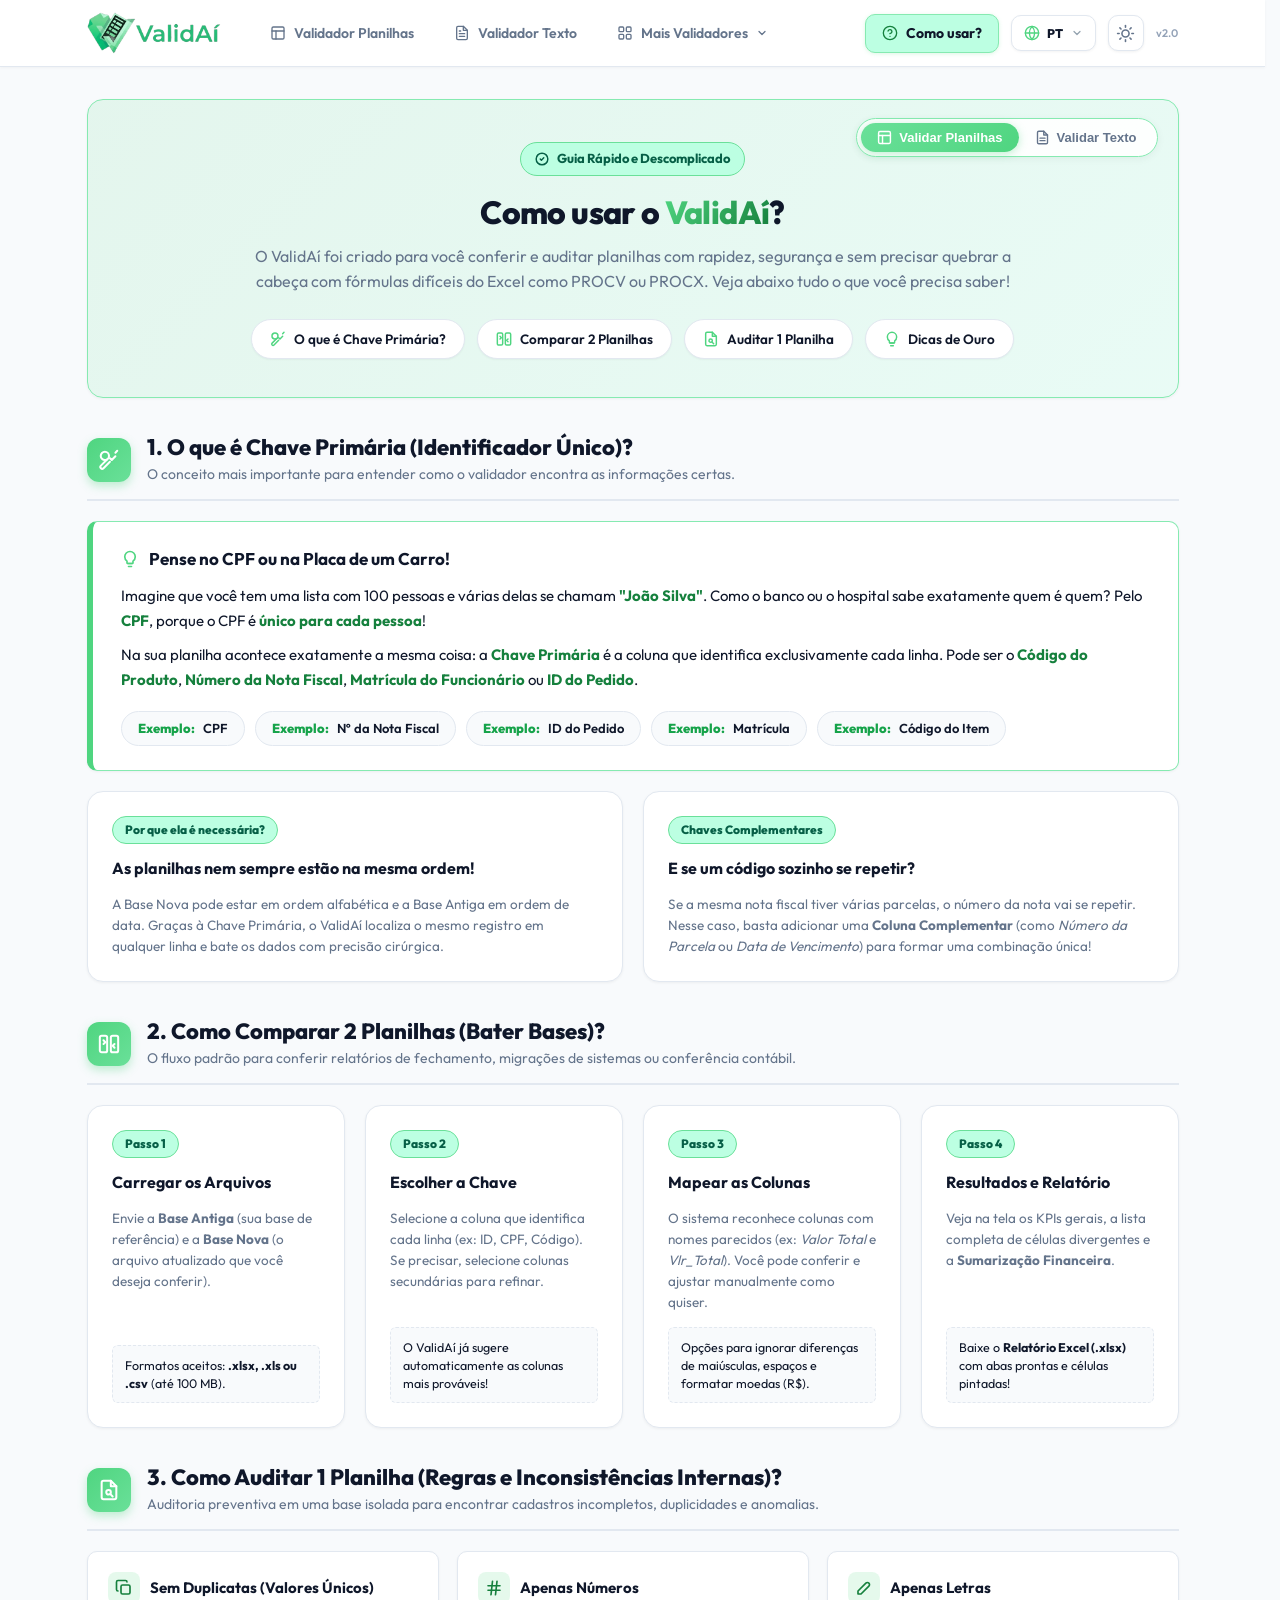
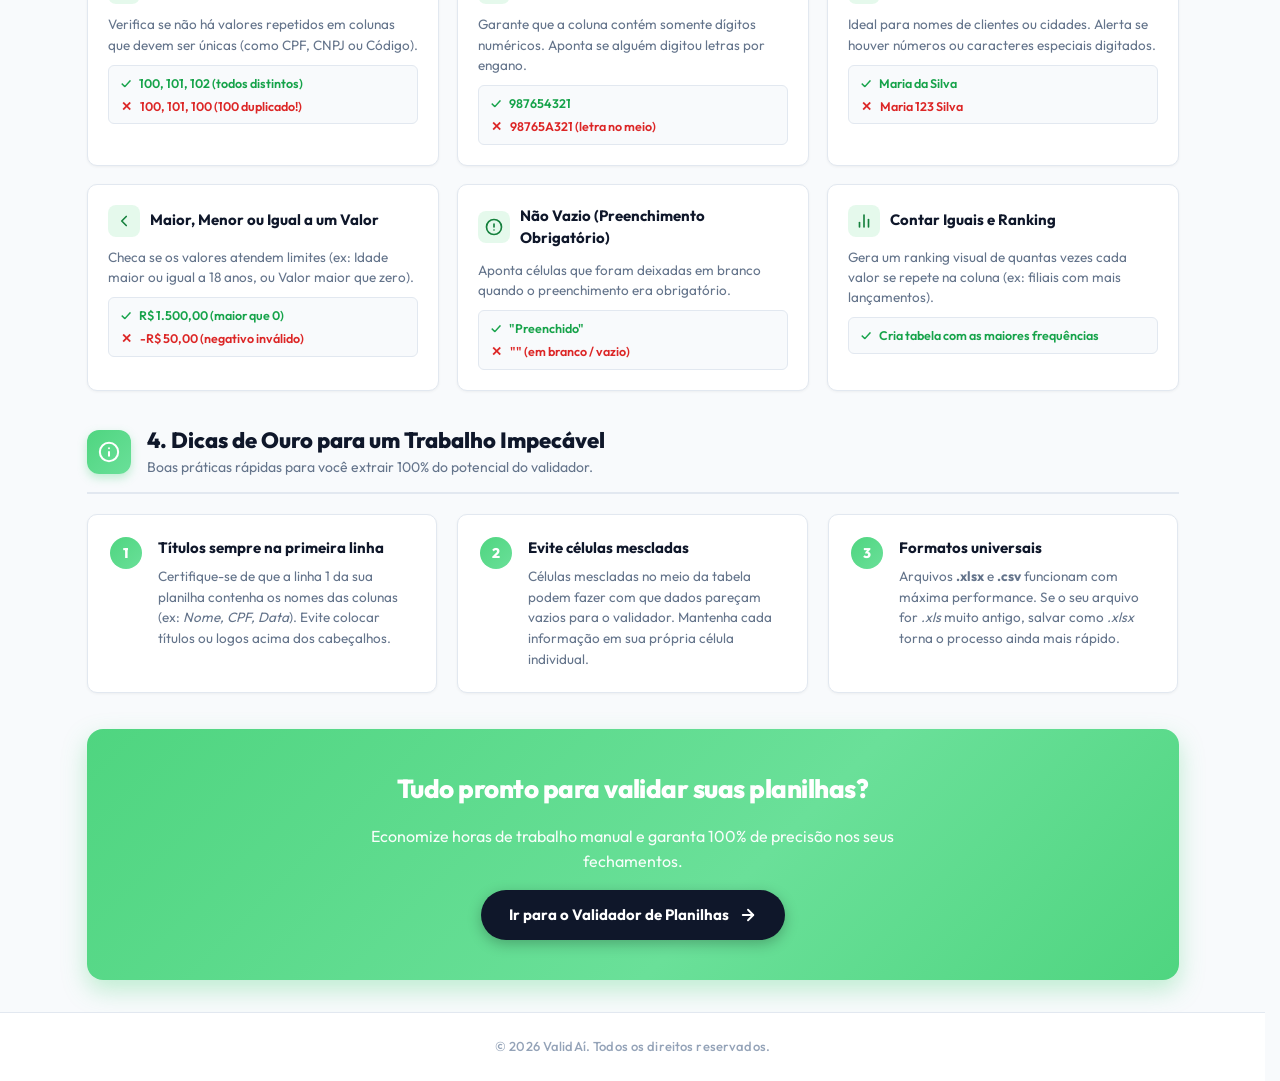
==== commit c2a6c70c: "header arrumada" ====
--- a/templates/como_usar.html
+++ b/templates/como_usar.html
@@ -9,8 +9,8 @@
     <link rel="preconnect" href="https://fonts.googleapis.com">
     <link rel="preconnect" href="https://fonts.gstatic.com" crossorigin>
     <link href="https://fonts.googleapis.com/css2?family=Montserrat:wght@400;500;600;700&family=Outfit:wght@400;500;600;700;800&family=JetBrains+Mono:wght@400;500&display=swap" rel="stylesheet">
-    <link rel="stylesheet" href="/static/css/style.css?v=6">
-    <link rel="stylesheet" href="/static/css/guide.css?v=7">
+    <link rel="stylesheet" href="/static/css/style.css?v=15">
+    <link rel="stylesheet" href="/static/css/guide.css?v=15">
     <script>
         (function() {
             try {
--- a/static/css/style.css
+++ b/static/css/style.css
@@ -51,6 +51,11 @@
     --shadow-lg: 0 10px 24px rgba(0, 0, 0, 0.5);
 }
 
+html {
+    overflow-y: scroll;
+    scrollbar-gutter: stable;
+}
+
 * {
     box-sizing: border-box;
     margin: 0;
@@ -94,11 +99,13 @@
     box-shadow: 0 1px 4px rgba(0, 0, 0, 0.35);
 }
 
-.nav-content {
+.nav-content,
+.nav-container {
     display: flex;
     justify-content: space-between;
     align-items: center;
     position: relative;
+    width: 100%;
 }
 
 /* Lateral Direita: Ações, Tema e Versão */
@@ -111,10 +118,8 @@
 }
 
 .version-tag {
-    position: absolute;
-    left: calc(100% + 10px);
-    top: 50%;
-    transform: translateY(-50%);
+    position: static;
+    transform: none;
     font-size: 11px;
     font-weight: 600;
     color: #94a3b8;
@@ -129,14 +134,6 @@
 [data-theme="dark"] .version-tag,
 body.dark-theme .version-tag {
     color: #64748b;
-}
-
-@media (max-width: 1240px) {
-    .version-tag {
-        position: static;
-        transform: none;
-        order: 3;
-    }
 }
 
 /* ==========================================================================
@@ -492,7 +489,8 @@
     box-shadow: 0 1px 4px rgba(79, 213, 128, 0.2);
 }
 
-.nav-menu-link.active .nav-menu-icon {
+.nav-menu-link.active .nav-menu-icon,
+.nav-menu-link.active .nav-dropdown-chevron {
     stroke: #15803d;
 }
 
@@ -506,14 +504,18 @@
     border-color: rgba(79, 213, 128, 0.25);
 }
 
-body.dark-theme .nav-menu-link.active {
+body.dark-theme .nav-menu-link.active,
+html[data-theme="dark"] .nav-menu-link.active {
     color: #ffffff;
     background: rgba(79, 213, 128, 0.2);
     border-color: rgba(79, 213, 128, 0.4);
     box-shadow: 0 2px 8px rgba(0, 0, 0, 0.3);
 }
 
-body.dark-theme .nav-menu-link.active .nav-menu-icon {
+body.dark-theme .nav-menu-link.active .nav-menu-icon,
+body.dark-theme .nav-menu-link.active .nav-dropdown-chevron,
+html[data-theme="dark"] .nav-menu-link.active .nav-menu-icon,
+html[data-theme="dark"] .nav-menu-link.active .nav-dropdown-chevron {
     stroke: #4FD580;
 }
 
@@ -869,8 +871,23 @@
     display: block !important;
 }
 
+@media (max-width: 1100px) and (min-width: 769px) {
+    .header-left-group {
+        gap: 16px;
+    }
+    .nav-menu-link {
+        font-size: 13px;
+        padding: 7px 12px;
+        gap: 6px;
+    }
+    .header-right-actions {
+        gap: 8px;
+    }
+}
+
 @media (max-width: 768px) {
-    .nav-content {
+    .nav-content,
+    .nav-container {
         flex-direction: row;
         justify-content: space-between;
         gap: 12px;
